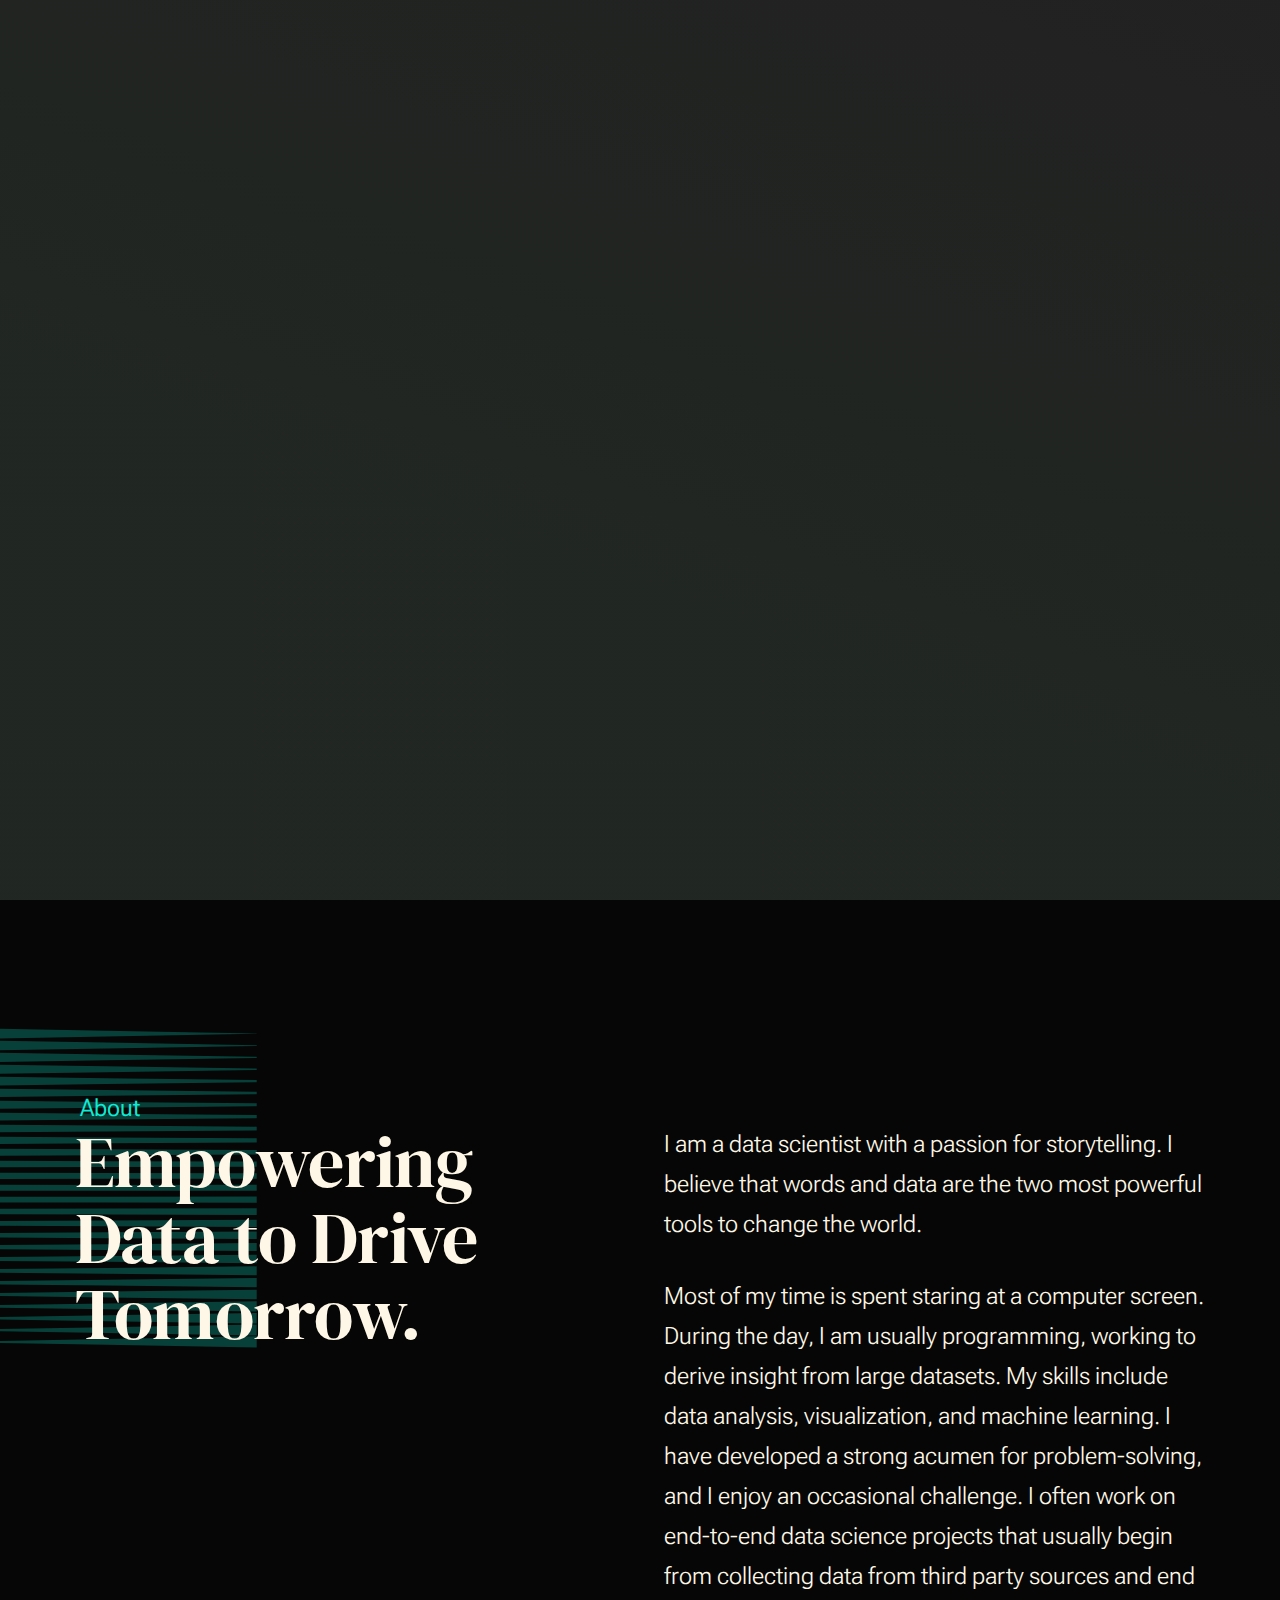
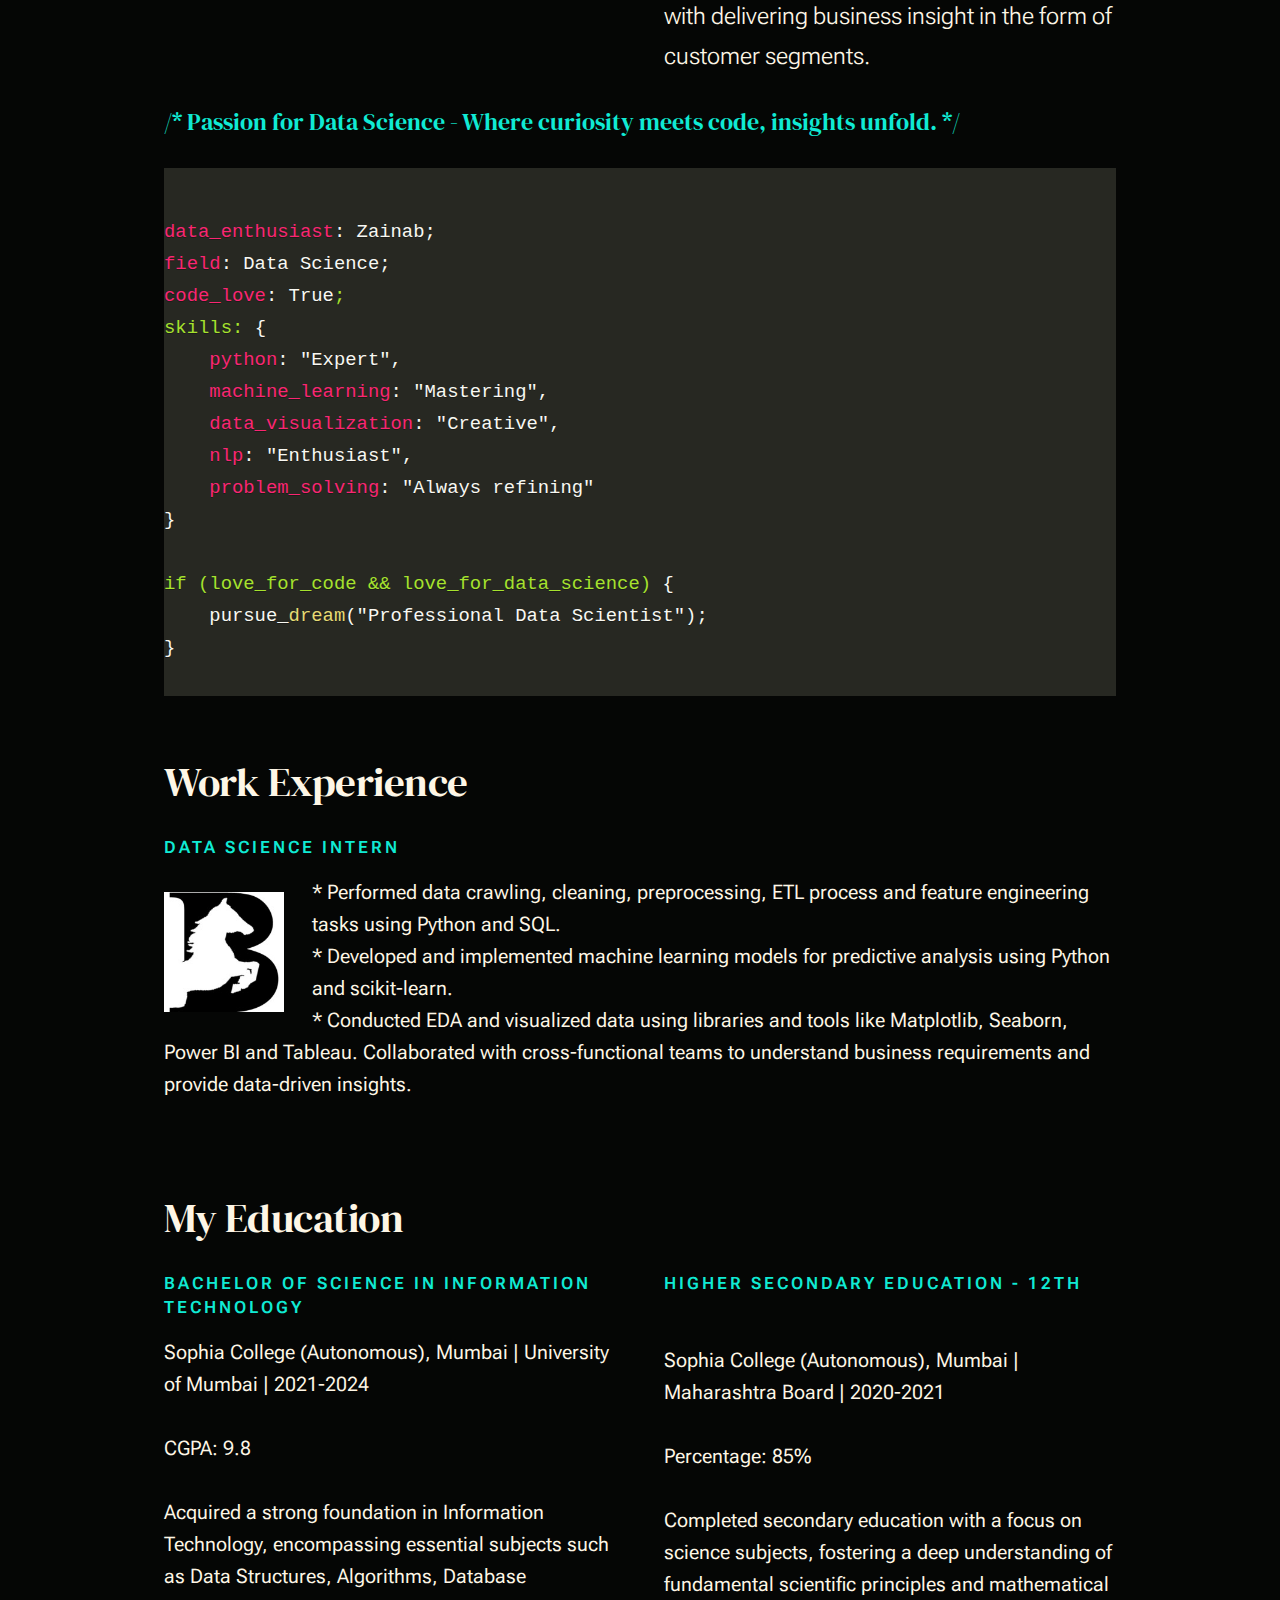
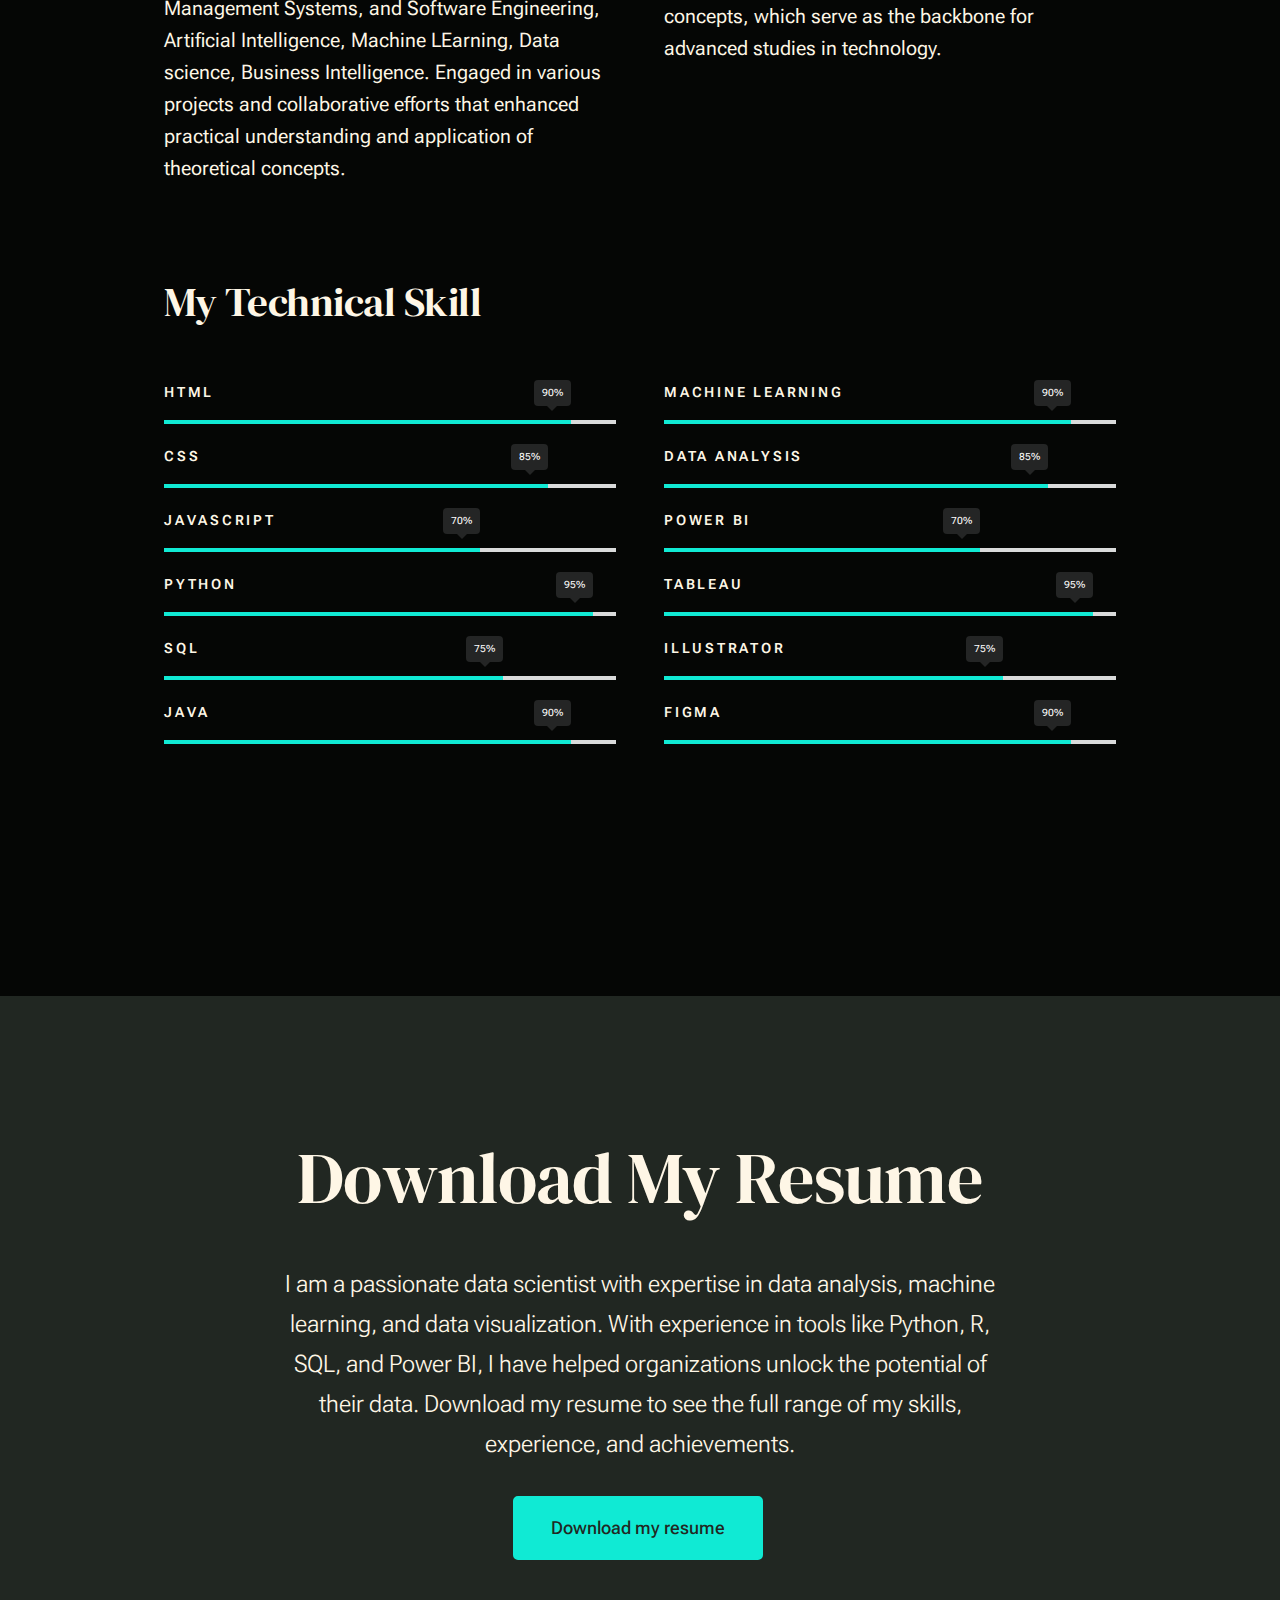
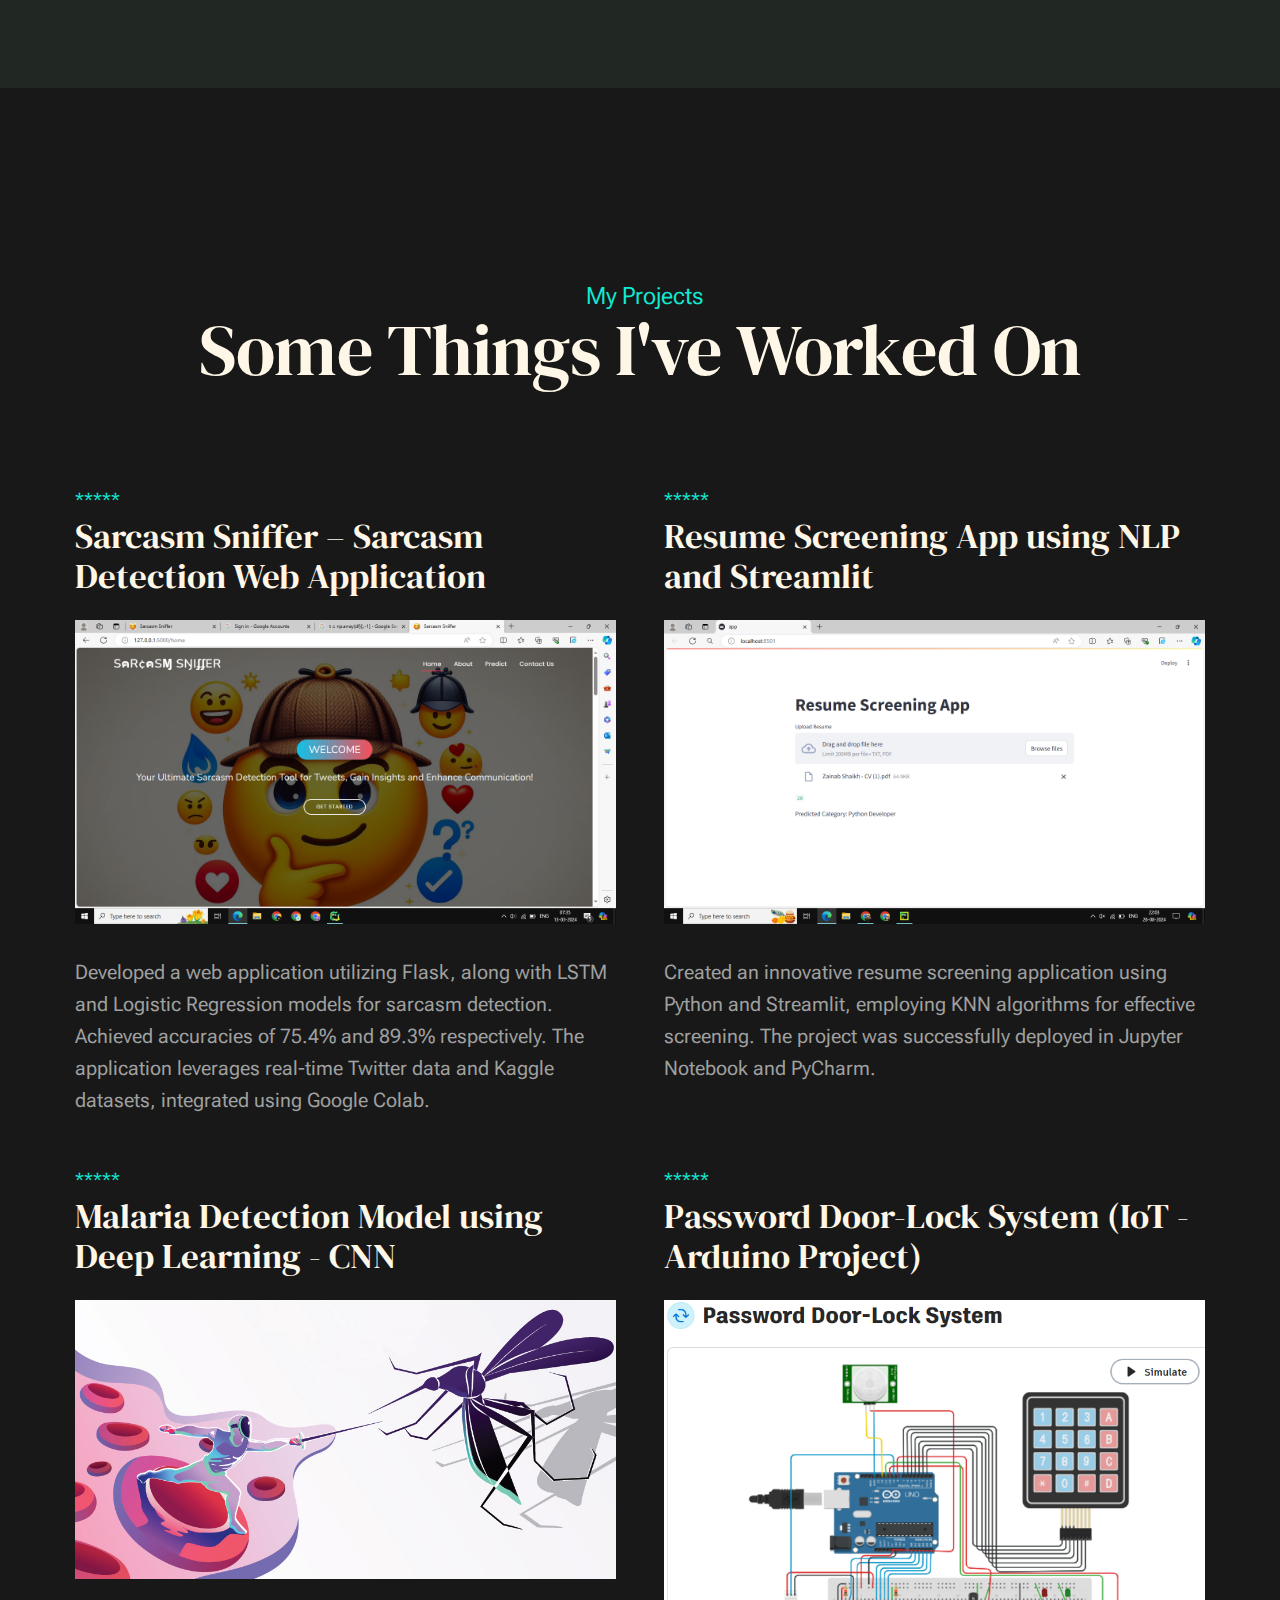
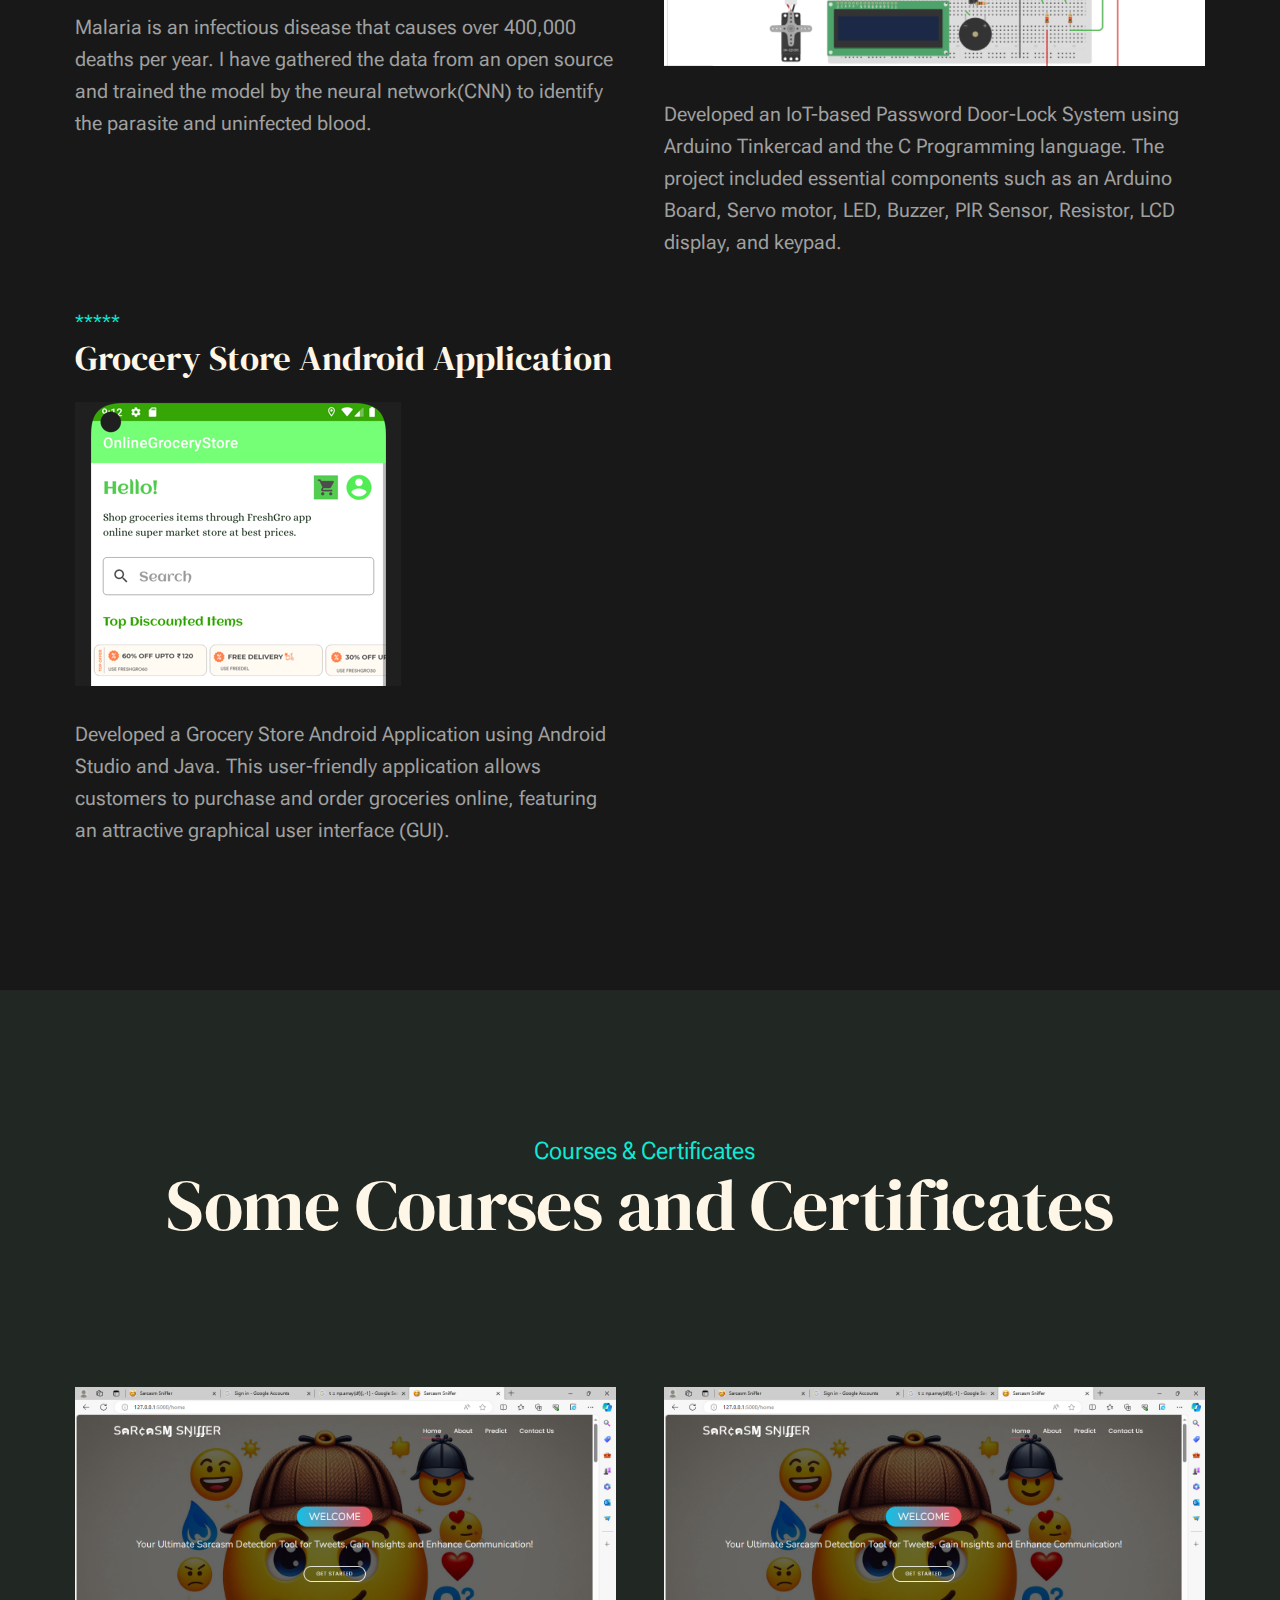
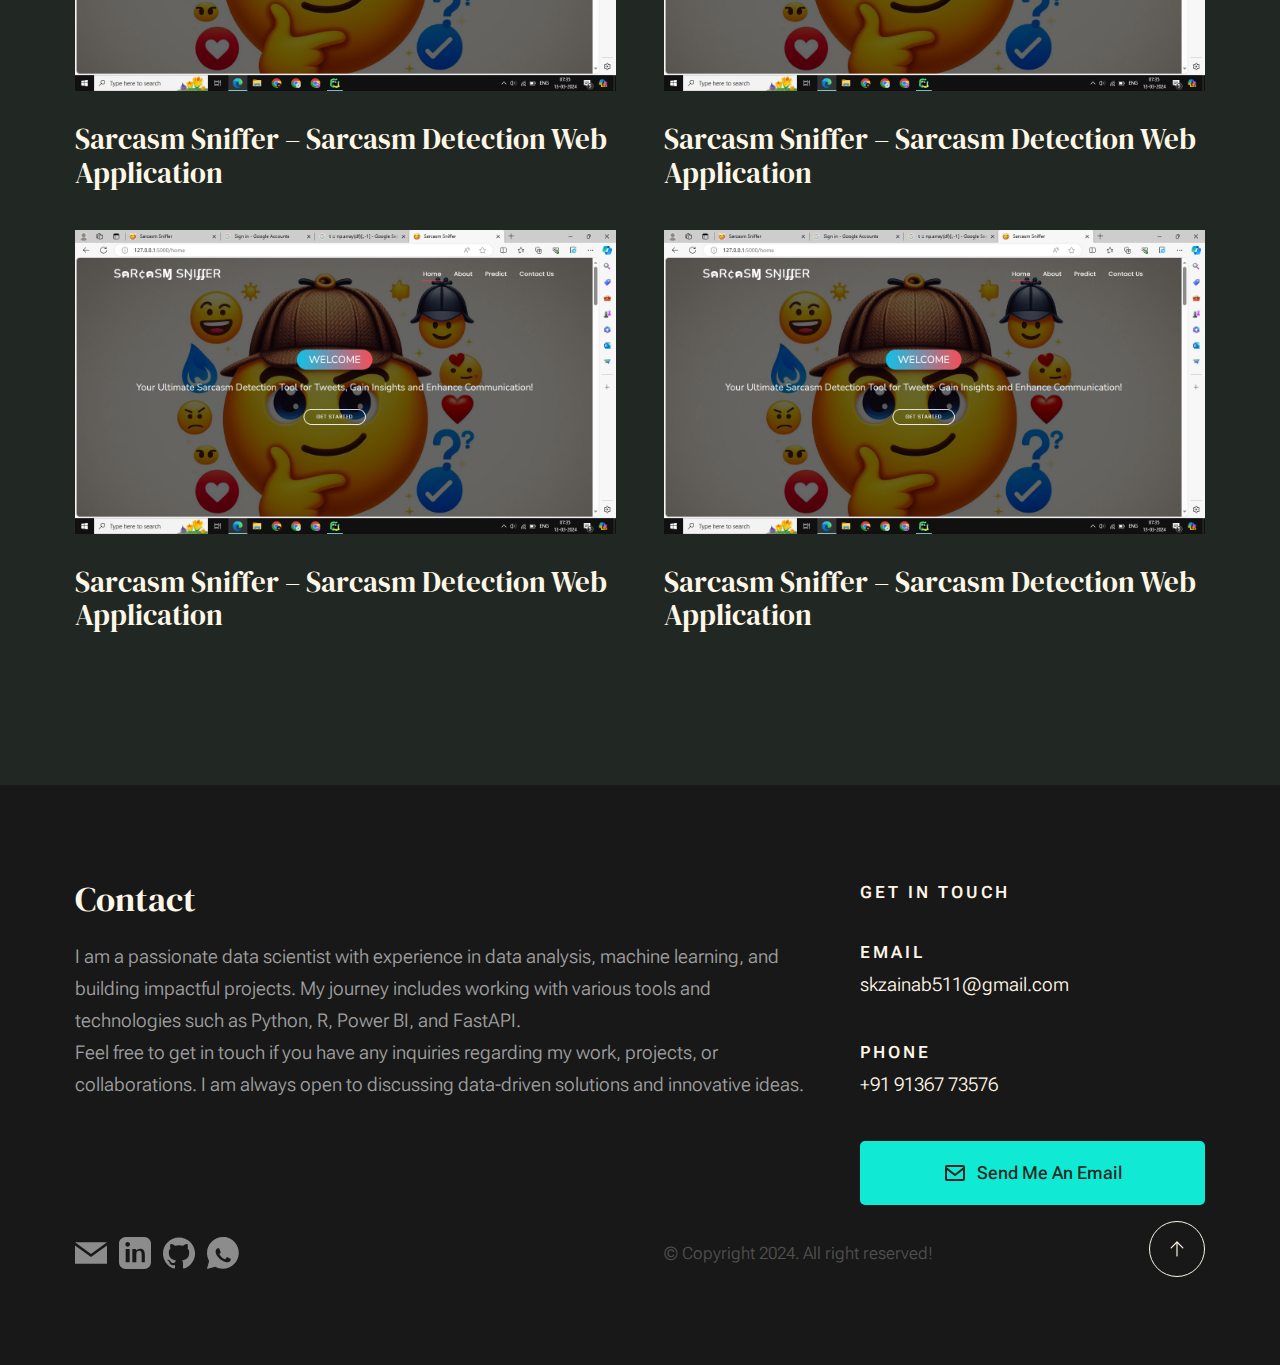
==== index.html @ 1acfd195 "first commit" ====
<!DOCTYPE html>
<html lang="en" class="no-js">
<head>

    <!--- basic page needs
    ================================================== -->
    <meta charset="utf-8">
    <meta name="viewport" content="width=device-width, initial-scale=1">
    <title>Zainab</title>

    <script>
        document.documentElement.classList.remove('no-js');
        document.documentElement.classList.add('js');
    </script>

    <!-- CSS
    ================================================== -->
    <link rel="stylesheet" href="css/vendor.css">
    <link rel="stylesheet" href="css/styles.css">

    <!-- favicons
    ================================================== -->
    <link rel="apple-touch-icon" sizes="180x180" href="/apple-touch-icon.png">
    <link rel="icon" type="image/png" sizes="32x32" href="/favicon-32x32.png">
    <link rel="icon" type="image/png" sizes="16x16" href="/favicon-16x16.png">
    <link rel="manifest" href="/site.webmanifest">

</head>


<body id="top">

<!-- preloader
================================================== -->
<div id="preloader">
    <div id="loader" class="dots-fade">
        <div></div>
        <div></div>
        <div></div>
    </div>
</div>


<!-- page wrap
================================================== -->
<div id="page" class="s-pagewrap ss-home">


    <!-- # site header
    ================================================== -->
    <header class="s-header">

        <div class="row s-header__inner width-sixteen-col">

            <div class="s-header__block">
                <div class="s-header__logo">
                    <a class="logo" href="index.html">
                        <img src="images/logo2.png" alt="Homepage">
                    </a>
                </div>

                <a class="s-header__menu-toggle" href="#0"><span>Menu</span></a>
            </div>

            <nav class="s-header__nav">

                <ul class="s-header__menu-links">
                    <li><a href="#about">About</a></li>
                    <li><a href="#journal">Projects</a></li>
                    <li><a href="#certification">Certification</a></li>
                </ul>

                <div class="s-header__contact">
                    <a href="#contact" class="btn btn--primary s-header__contact-btn">Let's Work Together</a>
                </div>

            </nav>

        </div>

    </header>

    <!-- # site main content
    ================================================== -->
    <section id="content" class="s-content">

        <!-- intro
        ----------------------------------------------- -->
        <section id="intro" class="s-intro">

            <div class="row s-intro__content width-sixteen-col">

                <div class="column lg-12 s-intro__content-inner grid-block">

                    <div class="s-intro__content-text">
                        <div class="s-intro__content-pretitle text-pretitle">Hello, I'm Zainab</div>
                        <h1 class="s-intro__content-title">
                            A Data Science <br>
                            Enthusiast <br>
                            Transforming Data <br>
                            into Actionable <br>
                            Solutions.
                        </h1>
                    </div> <!-- s-intro__content-text -->

                    <div class="s-intro__content-media">
                        <div class="s-intro__content-media-inner">
                            <img src="images/intro.png" srcset="images/intro.png 1x, images/intro.png 2x" alt="">
                            <div class="lines">
                                <span></span>
                            </div>
                        </div>
                    </div> <!-- s-intro__content-media -->

                    <div class="s-intro__scroll-down">
                        <a href="#about" class="smoothscroll">
                            <div class="scroll-icon">
                                <svg xmlns="http://www.w3.org/2000/svg" viewBox="0 0 24 24" width="36" height="36"
                                     fill="none" stroke="#97b34a" stroke-width="1" stroke-linecap="round"
                                     stroke-linejoin="round">&lt;!--! Atomicons Free 1.00 by @atisalab License -
                                    https://atomicons.com/license/ (Icons: CC BY 4.0) Copyright 2021 Atomicons --&gt;<polyline
                                            points="7 13 12 18 17 13"></polyline>
                                    <line x1="12" y1="18" x2="12" y2="6"></line>
                                </svg>
                            </div>
                            <span>Scroll for more</span>
                        </a>
                    </div> <!-- s-intro__scroll-down -->

                </div> <!-- s-intro__content-inner -->

            </div> <!-- s-intro__content -->

        </section> <!-- end s-intro -->

        <section id="about" class="s-about target-section">

            <div class="row s-about__content width-sixteen-col">
                <div class="column grid-block grid-section-split">

                    <img src="images/geometric_shape.svg" alt="" class="s-about__content-imgbg">

                    <div class="section-header grid-section-split__header">
                        <div class="text-pretitle">About</div>
                        <h2 class="text-display-title">
                            Empowering Data to Drive Tomorrow.
                        </h2>
                    </div> <!-- end section-header -->

                    <div class="s-about__content-main grid-section-split__primary">
                        <p class="attention-getter">
                            I am a data scientist with a passion for storytelling. I believe that words and data are the
                            two most powerful tools to change the world.
                        </p>
                        <p class="attention-getter">
                            Most of my time is spent staring at a computer screen. During the day, I am usually
                            programming, working to derive insight from large datasets. My skills include data analysis,
                            visualization, and machine learning. I have developed a strong acumen for problem-solving,
                            and I enjoy an occasional challenge. I often work on end-to-end data science projects that
                            usually begin from collecting data from third party sources and end with delivering business
                            insight in the form of customer segments.
                        </p>
                    </div> <!-- end s-about__content-main -->
                </div> <!-- content-inner -->
            </div>
            <div class="row width-narrower pagemain">
                <div class="column xl-12">
                    <div>
                        <h5 class="list-items__item-small-title">/* Passion for Data Science - Where curiosity
                            meets code, insights unfold. */</h5>

                        <pre><code class="language-css">
data_enthusiast: Zainab;
field: Data Science;
code_love: True;
skills: {
    python: "Expert",
    machine_learning: "Mastering",
    data_visualization: "Creative",
    nlp: "Enthusiast",
    problem_solving: "Always refining"
}

if (love_for_code && love_for_data_science) {
    pursue_dream("Professional Data Scientist");
}
</code></pre>
                    </div>
                    <h2 class="u-add-bottom">Work Experience</h2>
                    <div class="row">

                        <div class="column mob-12 md-6 stack-on-900">

                            <h6 class="list-items__item-small-title">Data Science Intern</h6>

                            <p><a href="https://blackcoffer.com/"><img width="120" height="120" class="u-pull-left"
                                                                       alt="sample-image"
                                                                       src="images/blackcoffer.jfif"></a>
                                * Performed data crawling, cleaning, preprocessing, ETL process and feature engineering
                                tasks using Python and SQL.<br>
                                * Developed and implemented machine learning models for predictive analysis using Python
                                and scikit-learn.<br>
                                * Conducted EDA and visualized data using libraries and tools like Matplotlib, Seaborn,
                                Power BI and Tableau. Collaborated with cross-functional teams to understand business
                                requirements and provide data-driven insights.
                            </p>

                        </div>
                    </div>

                    <h2 class="u-add-bottom">My Education</h2>

                    <div class="grid-list-items list-items">
                        <div class="grid-list-items__item list-items__item u-remove-bottom">
                            <div class="list-items__item-header">
                                <h6 class="list-items__item-small-title">Bachelor of Science in Information
                                    Technology</h6>
                                <p>Sophia College (Autonomous), Mumbai | University of Mumbai |
                                    2021-2024</p>
                                <p>CGPA: 9.8</p>
                            </div>
                            <p>
                                Acquired a strong foundation in Information Technology, encompassing essential subjects
                                such as
                                Data Structures, Algorithms, Database Management Systems, and Software Engineering,
                                Artificial Intelligence, Machine LEarning, Data science, Business Intelligence.
                                Engaged in various projects and collaborative efforts that enhanced practical
                                understanding
                                and application of theoretical concepts.
                            </p>
                        </div>


                        <div class="grid-list-items__item list-items__item u-remove-bottom">
                            <div class="list-items__item-header">
                                <h6 class="list-items__item-small-title">Higher Secondary Education - 12TH</h6>
                                <br>
                                <p>Sophia College (Autonomous), Mumbai | Maharashtra Board | 2020-2021
                                </p>
                                <p>Percentage: 85%</p>
                            </div>
                            <p>
                                Completed secondary education with a focus on science subjects, fostering a deep
                                understanding
                                of fundamental scientific principles and mathematical concepts, which serve as the
                                backbone
                                for advanced studies in technology.
                            </p>
                        </div>
                    </div>
                    <h2 class="u-add-bottom">My Technical Skill</h2>
                    <div class="grid-list-items list-items">
                        <div>

                            <ul class="skill-bars">
                                <li>
                                    <div class="progress percent90"><span>90%</span></div>
                                    <strong>HTML</strong>
                                </li>
                                <li>
                                    <div class="progress percent85"><span>85%</span></div>
                                    <strong>CSS</strong>
                                </li>
                                <li>
                                    <div class="progress percent70"><span>70%</span></div>
                                    <strong>Javascript</strong>
                                </li>
                                <li>
                                    <div class="progress percent95"><span>95%</span></div>
                                    <strong>Python</strong>
                                </li>
                                <li>
                                    <div class="progress percent75"><span>75%</span></div>
                                    <strong>SQL</strong>
                                </li>
                                <li>
                                    <div class="progress percent90"><span>90%</span></div>
                                    <strong>Java</strong>
                                </li>
                            </ul>
                        </div>
                        <div>
                            <h3 class="u-add-bottom"></h3>

                            <ul class="skill-bars">
                                <li>
                                    <div class="progress percent90"><span>90%</span></div>
                                    <strong>Machine Learning</strong>
                                </li>
                                <li>
                                    <div class="progress percent85"><span>85%</span></div>
                                    <strong>Data Analysis</strong>
                                </li>
                                <li>
                                    <div class="progress percent70"><span>70%</span></div>
                                    <strong>Power BI</strong>
                                </li>
                                <li>
                                    <div class="progress percent95"><span>95%</span></div>
                                    <strong>Tableau</strong>
                                </li>
                                <li>
                                    <div class="progress percent75"><span>75%</span></div>
                                    <strong>Illustrator</strong>
                                </li>
                                <li>
                                    <div class="progress percent90"><span>90%</span></div>
                                    <strong>Figma</strong>
                                </li>
                            </ul>
                        </div>
                    </div> <!--grid-list-items -->

                </div> <!-- end grid-block-->
            </div> <!-- end pagemain -->
        </section> <!-- end s-about -->
    </section>

    <!-- # cta
================================================== -->
    <section id="cta" class="s-cta">
        <div class="row row-x-center text-center">
            <div class="column xl-8 lg-12">
                <div class="s-cta__content">
                    <h2 class="text-display-title">
                        Download My Resume
                    </h2>
                    <p class="lead">
                        I am a passionate data scientist with expertise in data analysis, machine learning, and
                        data visualization. With experience in tools like Python, R, SQL, and Power BI, I have helped
                        organizations unlock the potential of their data. Download my resume to see the full range of
                        my skills, experience, and achievements.
                    </p>
                    <a href="Zainab_Resume.pdf" class="btn btn--primary" download="Zainab_Resume.pdf">Download my
                        resume</a>
                </div>
            </div>
        </div>
    </section> <!-- end s-cta -->

    <!-- # journal
        ================================================== -->
    <section id="journal" class="s-journal">

        <div class="row s-journal__content width-sixteen-col">
            <div class="column xl-12 grid-block">

                <div class="grid-full section-header text-center">
                    <div class="text-pretitle">My Projects</div>
                    <h2 class="text-display-title">
                        Some Things I've Worked On
                    </h2>
                </div> <!-- end section-header -->

                <div class="grid-full s-journal__content-main grid-list-items">

                    <div class="grid-list-items__item blog-card">
                        <div class="blog-card__header">
                            <div class="blog-card__cat-links">
                                <a href="project.html">*****</a>
                            </div>
                            <h3 class="blog-card__title"><a href="project.html">Sarcasm
                                Sniffer – Sarcasm Detection Web Application</a></h3>
                        </div>
                        <figure>
                            <img src="images/sarcasm_sniffer.png"
                                 srcset="images/sarcasm_sniffer.png 1000w,
                                images/sarcasm_sniffer.png 500w"
                                 sizes="(max-width: 1000px) 100vw, 1000px" alt="">
                        </figure>
                        <div class="blog-card__text">
                            <p>
                                Developed a web application utilizing Flask, along with LSTM and Logistic Regression
                                models for sarcasm detection. Achieved accuracies of 75.4% and 89.3% respectively.
                                The application leverages real-time Twitter data and Kaggle datasets, integrated
                                using Google Colab.
                            </p>
                        </div>
                    </div> <!-- end blog-card -->
                    <div class="grid-list-items__item blog-card">
                        <div class="blog-card__header">
                            <div class="blog-card__cat-links">
                                <a href="https://github.com/Zainab511/resume_screening_app">*****</a>
                            </div>
                            <h3 class="blog-card__title"><a href="https://github.com/Zainab511/resume_screening_app">Resume
                                Screening App using NLP and
                                Streamlit

                            </a></h3>
                        </div>
                        <figure>
                            <img src="images/resume_screening.png"
                                 srcset="images/resume_screening.png 1000w,
                                images/resume_screening.png 500w"
                                 sizes="(max-width: 1000px) 100vw, 1000px" alt="">
                        </figure>
                        <div class="blog-card__text">
                            <p>
                                Created an innovative resume screening application using Python and Streamlit,
                                employing KNN algorithms for effective screening. The project was successfully
                                deployed in Jupyter Notebook and PyCharm.
                            </p>
                        </div>
                    </div> <!-- end blog-card -->
                    <div class="grid-list-items__item blog-card">
                        <div class="blog-card__header">
                            <div class="blog-card__cat-links">
                                <a href="https://colab.research.google.com/drive/11G_jA7VREDEZDJ1Nqgpgh4qIjcq2Rsc7?usp=sharing">*****</a>
                            </div>
                            <h3 class="blog-card__title"><a
                                    href="https://colab.research.google.com/drive/11G_jA7VREDEZDJ1Nqgpgh4qIjcq2Rsc7?usp=sharing">Malaria
                                Detection Model using Deep Learning - CNN </a></h3>
                        </div>
                        <figure>
                            <img src="images/malaria detection.jpg"
                                 srcset="images/malaria detection.jpg 1000w,
                                images/malaria detection.jpg 500w"
                                 sizes="(max-width: 1000px) 100vw, 1000px" alt="">
                        </figure>
                        <div class="blog-card__text">
                            <p>
                                Malaria is an infectious disease that causes over 400,000 deaths per year. I have
                                gathered
                                the data from an open source and trained the model by the neural network(CNN) to
                                identify
                                the parasite and uninfected blood.

                            </p>
                        </div>
                    </div> <!-- end blog-card -->
                    <div class="grid-list-items__item blog-card">
                        <div class="blog-card__header">
                            <div class="blog-card__cat-links">
                                <a href="https://www.tinkercad.com/things/lQ2SnVnuOT3-password-door-lock-system">*****</a>
                            </div>
                            <h3 class="blog-card__title"><a
                                    href="https://www.tinkercad.com/things/lQ2SnVnuOT3-password-door-lock-system">Password
                                Door-Lock System (IoT -
                                Arduino Project)</a></h3>
                        </div>
                        <figure>
                            <img src="images/password_door_lock.PNG"
                                 srcset="images/password_door_lock.PNG 1000w,
                                images/password_door_lock.PNG 500w"
                                 sizes="(max-width: 1000px) 100vw, 1000px" alt="">
                        </figure>
                        <div class="blog-card__text">
                            <p>
                                Developed an IoT-based Password Door-Lock System using Arduino Tinkercad and the C
                                Programming language. The project included essential components such as an Arduino
                                Board, Servo motor, LED, Buzzer, PIR Sensor, Resistor, LCD display, and keypad.
                            </p>
                        </div>
                    </div> <!-- end blog card -->
                    <div class="grid-list-items__item blog-card">
                        <div class="blog-card__header">
                            <div class="blog-card__cat-links">
                                <a href="https://drive.google.com/drive/folders/1Rn8kGt3106COsxWu4ft2mD283tHdAMpw?usp=sharing">*****</a>
                            </div>
                            <h3 class="blog-card__title"><a
                                    href="https://drive.google.com/drive/folders/1Rn8kGt3106COsxWu4ft2mD283tHdAMpw?usp=sharing">Grocery
                                Store Android
                                Application</a>
                            </h3>
                        </div>
                        <figure>
                            <img src="images/grocery_store.png"
                                 srcset="images/grocery_store.png 1000w,
                                images/grocery_store.png 500w"
                                 sizes="(max-width: 1000px) 100vw, 1000px" alt="">
                        </figure>
                        <div class="blog-card__text">
                            <p>
                                Developed a Grocery Store Android Application using Android Studio and Java. This
                                user-friendly application allows customers to purchase and order groceries online,
                                featuring an attractive graphical user interface (GUI).
                            </p>
                        </div>
                    </div> <!-- end blog-card -->
                </div> <!-- end grid-list-items -->

            </div> <!-- end grid-block-->
        </div> <!-- end s-journal__content -->

    </section> <!-- end s-journal -->

    <section id="certification" class="s-cta">

        <div class="row s-journal__content width-sixteen-col">
            <div class="column xl-12 grid-block">

                <div class="grid-full section-header text-center">
                    <div class="text-pretitle">Courses & Certificates</div>
                    <h2 class="text-display-title">
                        Some Courses and Certificates
                    </h2>
                </div> <!-- end section-header -->

                <div class="grid-full s-journal__content-main grid-list-items">

                    <div class="grid-list-items__item blog-card">
                        <figure>
                            <img src="images/sarcasm_sniffer.png"
                                 srcset="images/sarcasm_sniffer.png 1000w,
                                images/sarcasm_sniffer.png 500w"
                                 sizes="(max-width: 1000px) 100vw, 1000px" alt="">
                        </figure>
                        <div class="blog-card__header">
                            <h4 class="blog-card__title"><a href="project.html">Sarcasm
                                Sniffer – Sarcasm Detection Web Application</a></h4>
                        </div>
                    </div> <!-- end blog-card -->

                    <div class="grid-list-items__item blog-card">
                        <figure>
                            <img src="images/sarcasm_sniffer.png"
                                 srcset="images/sarcasm_sniffer.png 1000w,
                                images/sarcasm_sniffer.png 500w"
                                 sizes="(max-width: 1000px) 100vw, 1000px" alt="">
                        </figure>
                        <div class="blog-card__header">
                            <h4 class="blog-card__title"><a href="project.html">Sarcasm
                                Sniffer – Sarcasm Detection Web Application</a></h4>
                        </div>
                    </div> <!-- end blog-card -->

                    <div class="grid-list-items__item blog-card">
                        <figure>
                            <img src="images/sarcasm_sniffer.png"
                                 srcset="images/sarcasm_sniffer.png 1000w,
                                images/sarcasm_sniffer.png 500w"
                                 sizes="(max-width: 1000px) 100vw, 1000px" alt="">
                        </figure>
                        <div class="blog-card__header">
                            <h4 class="blog-card__title"><a href="project.html">Sarcasm
                                Sniffer – Sarcasm Detection Web Application</a></h4>
                        </div>
                    </div> <!-- end blog-card -->

                    <div class="grid-list-items__item blog-card">
                        <figure>
                            <img src="images/sarcasm_sniffer.png"
                                 srcset="images/sarcasm_sniffer.png 1000w,
                                images/sarcasm_sniffer.png 500w"
                                 sizes="(max-width: 1000px) 100vw, 1000px" alt="">
                        </figure>
                        <div class="blog-card__header">
                            <h4 class="blog-card__title"><a href="project.html">Sarcasm
                                Sniffer – Sarcasm Detection Web Application</a></h4>
                        </div>
                    </div> <!-- end blog-card -->
                    
                </div>
            </div>
        </div>
    </section>
    <!-- # footer
    ================================================== -->
    <footer id="contact" class="s-footer">
        <div class="row s-footer__content">
            <div class="xl-8 md-7 tab-12 column">
                <h3>Contact</h3>
                <p>
                    I am a passionate data scientist with experience in data analysis, machine learning, and
                    building impactful projects.
                    My journey includes working with various tools and technologies such as Python, R, Power BI, and
                    FastAPI.
                    <br>
                    Feel free to get in touch if you have any inquiries regarding my work, projects, or
                    collaborations. I am always open to discussing data-driven solutions and innovative ideas.
                </p>
            </div>

            <div class="xl-4 md-5 tab-12 column">

                <div class="contact-block">
                    <h6>Get In Touch</h6>
                    <br>
                    <h6>Email</h6>
                    <a href="mailto:skzainab511@gmail.com">skzainab511@gmail.com</a>
                </div>

                <div class="contact-block">
                    <h6>Phone</h6>
                    <ul class="contact-list">
                        <li><a href="tel:+91 9136773576">+91 91367 73576</a></li>
                    </ul>
                </div>
                <a href="mailto:skzainab511@gmail.com" class="btn btn--primary u-fullwidth contact-btn">
                    <svg xmlns="http://www.w3.org/2000/svg" width="24" height="24" viewBox="0 0 24 24"
                         style="fill: rgba(0, 0, 0, 1);transform: ;msFilter:;">
                        <path d="M20 4H4c-1.103 0-2 .897-2 2v12c0 1.103.897 2 2 2h16c1.103 0 2-.897 2-2V6c0-1.103-.897-2-2-2zm0 2v.511l-8 6.223-8-6.222V6h16zM4 18V9.044l7.386 5.745a.994.994 0 0 0 1.228 0L20 9.044 20.002 18H4z"></path>
                    </svg>
                    Send Me An Email
                </a>

            </div>
        </div>

        <div class="row s-footer__bottom">
            <div class="column xl-6 lg-12">
                <ul class="s-footer__social social-list">
                    <li>
                        <a href="mailto:skzainab511@gmail.com">
                            <svg xmlns="http://www.w3.org/2000/svg" width="24" height="24" viewBox="0 0 24 24"
                                 style="fill:rgba(0, 0, 0, 1);">
                                <path d="M12 12.713l11.985-8.713h-23.97l11.985 8.713zm0 2.287l-12-8.713v13.713h24v-13.713l-12 8.713z"/>
                            </svg>
                            <span class="u-screen-reader-text">Gmail</span>
                        </a>
                    </li>
                    <li>
                        <a href="https://www.linkedin.com/in/zainab-shaikh-857831227/">
                            <svg xmlns="http://www.w3.org/2000/svg" width="24" height="24" viewBox="0 0 24 24"
                                 style="fill:rgba(0, 0, 0, 1);">
                                <path d="M19 0h-14c-2.761 0-5 2.239-5 5v14c0 2.761 2.239 5 5 5h14c2.761 0 5-2.239 5-5v-14c0-2.761-2.239-5-5-5zm-11 19h-3v-10h3v10zm-1.5-11.729c-0.966 0-1.75-0.783-1.75-1.749 0-0.967 0.784-1.75 1.75-1.75s1.75 0.783 1.75 1.75c0 0.966-0.784 1.749-1.75 1.749zm13.5 11.729h-3v-5.571c0-1.329-0.026-3.041-1.852-3.041-1.853 0-2.137 1.447-2.137 2.943v5.669h-3v-10h2.88v1.367h0.04c0.401-0.761 1.381-1.561 2.842-1.561 3.039 0 3.6 2 3.6 4.59v5.604z"/>
                            </svg>
                            <span class="u-screen-reader-text">LinkedIn</span>
                        </a>
                    </li>
                    <li>
                        <a href="https://github.com/Zainab511">
                            <svg xmlns="http://www.w3.org/2000/svg" width="24" height="24" viewBox="0 0 24 24"
                                 style="fill:rgba(0, 0, 0, 1);">
                                <path d="M12 0.297c-6.626 0-12 5.373-12 12 0 5.303 3.438 9.8 8.205 11.387 0.6 0.11 0.82-0.258 0.82-0.577 0-0.285-0.01-1.04-0.015-2.04-3.338 0.726-4.042-1.61-4.042-1.61-0.546-1.387-1.333-1.757-1.333-1.757-1.09-0.744 0.083-0.729 0.083-0.729 1.205 0.084 1.838 1.237 1.838 1.237 1.07 1.834 2.807 1.305 3.492 0.998 0.108-0.774 0.418-1.305 0.76-1.605-2.665-0.305-5.466-1.332-5.466-5.93 0-1.31 0.47-2.38 1.237-3.22-0.123-0.304-0.536-1.527 0.117-3.18 0 0 1.01-0.324 3.31 1.23 0.96-0.267 1.98-0.4 3-0.405 1.02 0.005 2.04 0.138 3 0.405 2.3-1.554 3.31-1.23 3.31-1.23 0.654 1.653 0.242 2.876 0.12 3.18 0.77 0.84 1.237 1.91 1.237 3.22 0 4.61-2.807 5.62-5.48 5.92 0.43 0.372 0.823 1.102 0.823 2.222 0 1.605-0.015 2.896-0.015 3.286 0 0.322 0.22 0.694 0.825 0.576 4.765-1.589 8.2-6.085 8.2-11.387 0-6.627-5.373-12-12-12z"/>
                            </svg>
                            <span class="u-screen-reader-text">Github</span>
                        </a>
                    </li>
                    <li>
                        <a href="https://api.whatsapp.com/send?phone=9136773576">
                            <svg xmlns="http://www.w3.org/2000/svg" width="24" height="24" viewBox="0 0 24 24"
                                 style="fill:rgba(0, 0, 0, 1);">
                                <path d="M12.004 0c-6.627 0-12 5.373-12 12 0 2.11 0.551 4.142 1.59 5.933l-1.671 6.067 6.174-1.618c1.721 0.946 3.653 1.445 5.764 1.445 6.625 0 12-5.373 12-12s-5.375-12-12-12zm5.61 17.564c-0.235 0.661-1.372 1.268-1.88 1.342-0.504 0.073-1.102 0.104-1.778-0.111-0.409-0.13-0.935-0.304-1.6-0.593-2.818-1.225-4.643-3.966-4.785-4.152-0.14-0.186-1.14-1.52-1.14-2.896s0.719-2.031 0.975-2.312c0.255-0.279 0.563-0.349 0.752-0.349 0.188 0 0.376 0.005 0.54 0.01 0.176 0.008 0.41-0.067 0.64 0.505 0.235 0.588 0.801 2.037 0.87 2.181 0.07 0.14 0.117 0.303 0.024 0.488-0.093 0.186-0.14 0.303-0.28 0.466-0.14 0.163-0.296 0.367-0.423 0.493-0.14 0.139-0.286 0.293-0.123 0.576 0.163 0.279 0.725 1.198 1.558 1.938 1.072 0.958 1.968 1.255 2.242 1.396 0.28 0.14 0.442 0.128 0.606-0.072 0.163-0.186 0.684-0.796 0.868-1.072 0.186-0.28 0.37-0.23 0.63-0.14 0.256 0.093 1.629 0.769 1.91 0.91 0.279 0.14 0.465 0.209 0.535 0.326 0.069 0.117 0.069 0.68-0.164 1.342z"/>
                            </svg>
                            <span class="u-screen-reader-text">WhatsApp</span>
                        </a>
                    </li>
                </ul>
            </div>
            <div class="column xl-6 lg-12">
                <p class="ss-copyright">
                    <span>© Copyright 2024. All right reserved!</span>
                </p>
            </div>

            <div class="ss-go-top">
                <a class="smoothscroll" title="Back to Top" href="#top">
                    <svg xmlns="http://www.w3.org/2000/svg" viewBox="0 0 24 24" width="36" height="36" fill="none"
                         stroke="#ffffff" stroke-width="1" stroke-linecap="round" stroke-linejoin="round">
                        <polyline points="17 11 12 6 7 11"></polyline>
                        <line x1="12" y1="18" x2="12" y2="6"></line>
                    </svg>
                </a>
            </div>
        </div>

    </footer>

</div>

<script src="js/plugins.js"></script>
<script src="js/main.js"></script>

</body>
</html>
---- css/vendor.css ----
/* ===================================================================
 * Monica Third-party Stylesheets
 * Template Ver. 1.0.0
 * 12-13-2022
 * -------------------------------------------------------------------
 *
 * TOC:
 * # PrismJS
 * # Swiper
 *
 * ------------------------------------------------------------------- */


/* ===================================================================
 * # PrismJS 1.20.0
 *   https://prismjs.com/download.html#themes=prism-okaidia&languages=markup+css+clike+javascript+markup-templating+php 
 *   
 *   okaidia theme for JavaScript, CSS and HTML
 *   Loosely based on Monokai textmate theme by http://www.monokai.nl/
 *   @author ocodia
 * ------------------------------------------------------------------- */
code[class*=language-],
pre[class*=language-] {
  color          : #f8f8f2;
  background     : none;
  text-shadow    : 0 1px rgba(0, 0, 0, 0.3);
  font-family    : var(--font-mono);
  font-size      : calc(var(--text-size) * 0.9444);
  text-align     : left;
  white-space    : pre;
  word-spacing   : normal;
  word-break     : normal;
  word-wrap      : normal;
  line-height    : var(--vspace-1);
  -moz-tab-size  : 4;
  -o-tab-size    : 4;
  tab-size       : 4;
  -webkit-hyphens: none;
  -ms-hyphens    : none;
  hyphens        : none;
}

/* Code blocks */
pre[class*=language-] {
  padding : var(--vspace-0_5) 0 var(--vspace-1);
  margin  : var(--vspace-1) 0;
  overflow: auto;
}

:not(pre)>code[class*=language-],
pre[class*=language-] {
  background: #272822;
}

/* Inline code */
:not(pre)>code[class*=language-] {
  padding    : 0.1em;
  white-space: normal;
}

.token.comment,
.token.prolog,
.token.doctype,
.token.cdata {
  color: slategray;
}

.token.punctuation {
  color: #f8f8f2;
}

.token.namespace {
  opacity: 0.7;
}

.token.property,
.token.tag,
.token.constant,
.token.symbol,
.token.deleted {
  color: #f92672;
}

.token.boolean,
.token.number {
  color: #ae81ff;
}

.token.selector,
.token.attr-name,
.token.string,
.token.char,
.token.builtin,
.token.inserted {
  color: #a6e22e;
}

.token.operator,
.token.entity,
.token.url,
.language-css .token.string,
.style .token.string,
.token.variable {
  color: #f8f8f2;
}

.token.atrule,
.token.attr-value,
.token.function,
.token.class-name {
  color: #e6db74;
}

.token.keyword {
  color: #66d9ef;
}

.token.regex,
.token.important {
  color: #fd971f;
}

.token.important,
.token.bold {
  font-weight: bold;
}

.token.italic {
  font-style: italic;
}

.token.entity {
  cursor: help;
}



/* ===================================================================
 * # Swiper 6.4.5
 *   Most modern mobile touch slider and framework with hardware accelerated transitions
 *   https://swiperjs.com
 *
 *   Copyright 2014-2020 Vladimir Kharlampidi
 *
 *   Released under the MIT License
 *
 *   Released on: December 18, 2020
 * ------------------------------------------------------------------- */
@font-face {
  font-family: "swiper-icons";
  src        : url("data:application/font-woff;charset=utf-8;base64, [base64]//wADZ2x5ZgAAAywAAADMAAAD2MHtryVoZWFkAAABbAAAADAAAAA2E2+eoWhoZWEAAAGcAAAAHwAAACQC9gDzaG10eAAAAigAAAAZAAAArgJkABFsb2NhAAAC0AAAAFoAAABaFQAUGG1heHAAAAG8AAAAHwAAACAAcABAbmFtZQAAA/gAAAE5AAACXvFdBwlwb3N0AAAFNAAAAGIAAACE5s74hXjaY2BkYGAAYpf5Hu/j+W2+MnAzMYDAzaX6QjD6/4//Bxj5GA8AuRwMYGkAPywL13jaY2BkYGA88P8Agx4j+/8fQDYfA1AEBWgDAIB2BOoAeNpjYGRgYNBh4GdgYgABEMnIABJzYNADCQAACWgAsQB42mNgYfzCOIGBlYGB0YcxjYGBwR1Kf2WQZGhhYGBiYGVmgAFGBiQQkOaawtDAoMBQxXjg/wEGPcYDDA4wNUA2CCgwsAAAO4EL6gAAeNpj2M0gyAACqxgGNWBkZ2D4/wMA+xkDdgAAAHjaY2BgYGaAYBkGRgYQiAHyGMF8FgYHIM3DwMHABGQrMOgyWDLEM1T9/w8UBfEMgLzE////P/5//f/V/xv+r4eaAAeMbAxwIUYmIMHEgKYAYjUcsDAwsLKxc3BycfPw8jEQA/[base64]/uznmfPFBNODM2K7MTQ45YEAZqGP81AmGGcF3iPqOop0r1SPTaTbVkfUe4HXj97wYE+yNwWYxwWu4v1ugWHgo3S1XdZEVqWM7ET0cfnLGxWfkgR42o2PvWrDMBSFj/IHLaF0zKjRgdiVMwScNRAoWUoH78Y2icB/yIY09An6AH2Bdu/UB+yxopYshQiEvnvu0dURgDt8QeC8PDw7Fpji3fEA4z/PEJ6YOB5hKh4dj3EvXhxPqH/SKUY3rJ7srZ4FZnh1PMAtPhwP6fl2PMJMPDgeQ4rY8YT6Gzao0eAEA409DuggmTnFnOcSCiEiLMgxCiTI6Cq5DZUd3Qmp10vO0LaLTd2cjN4fOumlc7lUYbSQcZFkutRG7g6JKZKy0RmdLY680CDnEJ+UMkpFFe1RN7nxdVpXrC4aTtnaurOnYercZg2YVmLN/d/gczfEimrE/fs/bOuq29Zmn8tloORaXgZgGa78yO9/cnXm2BpaGvq25Dv9S4E9+5SIc9PqupJKhYFSSl47+Qcr1mYNAAAAeNptw0cKwkAAAMDZJA8Q7OUJvkLsPfZ6zFVERPy8qHh2YER+3i/BP83vIBLLySsoKimrqKqpa2hp6+jq6RsYGhmbmJqZSy0sraxtbO3sHRydnEMU4uR6yx7JJXveP7WrDycAAAAAAAH//wACeNpjYGRgYOABYhkgZgJCZgZNBkYGLQZtIJsFLMYAAAw3ALgAeNolizEKgDAQBCchRbC2sFER0YD6qVQiBCv/H9ezGI6Z5XBAw8CBK/m5iQQVauVbXLnOrMZv2oLdKFa8Pjuru2hJzGabmOSLzNMzvutpB3N42mNgZGBg4GKQYzBhYMxJLMlj4GBgAYow/P/PAJJhLM6sSoWKfWCAAwDAjgbRAAB42mNgYGBkAIIbCZo5IPrmUn0hGA0AO8EFTQAA") format("woff");
  font-weight: 400;
  font-style : normal;
}

:root {
  --swiper-theme-color: #007aff;
}

.swiper-container {
  margin-left : auto;
  margin-right: auto;
  position    : relative;
  overflow    : hidden;
  list-style  : none;
  padding     : 0;
  /* Fix of Webkit flickering */
  z-index     : 1;
}

.swiper-container-vertical>.swiper-wrapper {
  flex-direction: column;
}

.swiper-wrapper {
  position           : relative;
  width              : 100%;
  height             : 100%;
  z-index            : 1;
  display            : flex;
  transition-property: transform;
  box-sizing         : content-box;
}

.swiper-container-android .swiper-slide,
.swiper-wrapper {
  transform: translate3d(0px, 0, 0);
}

.swiper-container-multirow>.swiper-wrapper {
  flex-wrap: wrap;
}

.swiper-container-multirow-column>.swiper-wrapper {
  flex-wrap     : wrap;
  flex-direction: column;
}

.swiper-container-free-mode>.swiper-wrapper {
  transition-timing-function: ease-out;
  margin                    : 0 auto;
}

.swiper-slide {
  flex-shrink        : 0;
  width              : 100%;
  height             : 100%;
  position           : relative;
  transition-property: transform;
}

.swiper-slide-invisible-blank {
  visibility: hidden;
}

/* Auto Height */
.swiper-container-autoheight,
.swiper-container-autoheight .swiper-slide {
  height: auto;
}

.swiper-container-autoheight .swiper-wrapper {
  align-items        : flex-start;
  transition-property: transform, height;
}

/* 3D Effects */
.swiper-container-3d {
  perspective: 1200px;
}

.swiper-container-3d .swiper-wrapper,
.swiper-container-3d .swiper-slide,
.swiper-container-3d .swiper-slide-shadow-left,
.swiper-container-3d .swiper-slide-shadow-right,
.swiper-container-3d .swiper-slide-shadow-top,
.swiper-container-3d .swiper-slide-shadow-bottom,
.swiper-container-3d .swiper-cube-shadow {
  transform-style: preserve-3d;
}

.swiper-container-3d .swiper-slide-shadow-left,
.swiper-container-3d .swiper-slide-shadow-right,
.swiper-container-3d .swiper-slide-shadow-top,
.swiper-container-3d .swiper-slide-shadow-bottom {
  position      : absolute;
  left          : 0;
  top           : 0;
  width         : 100%;
  height        : 100%;
  pointer-events: none;
  z-index       : 10;
}

.swiper-container-3d .swiper-slide-shadow-left {
  background-image: linear-gradient(to left, rgba(0, 0, 0, 0.5), rgba(0, 0, 0, 0));
}

.swiper-container-3d .swiper-slide-shadow-right {
  background-image: linear-gradient(to right, rgba(0, 0, 0, 0.5), rgba(0, 0, 0, 0));
}

.swiper-container-3d .swiper-slide-shadow-top {
  background-image: linear-gradient(to top, rgba(0, 0, 0, 0.5), rgba(0, 0, 0, 0));
}

.swiper-container-3d .swiper-slide-shadow-bottom {
  background-image: linear-gradient(to bottom, rgba(0, 0, 0, 0.5), rgba(0, 0, 0, 0));
}

/* CSS Mode */
.swiper-container-css-mode>.swiper-wrapper {
  overflow          : auto;
  scrollbar-width   : none;
  /* For Firefox */
  -ms-overflow-style: none;
  /* For Internet Explorer and Edge */
}

.swiper-container-css-mode>.swiper-wrapper::-webkit-scrollbar {
  display: none;
}

.swiper-container-css-mode>.swiper-wrapper>.swiper-slide {
  scroll-snap-align: start start;
}

.swiper-container-horizontal.swiper-container-css-mode>.swiper-wrapper {
  -ms-scroll-snap-type: x mandatory;
  scroll-snap-type    : x mandatory;
}

.swiper-container-vertical.swiper-container-css-mode>.swiper-wrapper {
  -ms-scroll-snap-type: y mandatory;
  scroll-snap-type    : y mandatory;
}

:root {
  --swiper-navigation-size   : 44px;
  /*
    --swiper-navigation-color: var(--swiper-theme-color);
    */
}

.swiper-button-prev,
.swiper-button-next {
  position       : absolute;
  top            : 50%;
  width          : calc(var(--swiper-navigation-size) / 44 * 27);
  height         : var(--swiper-navigation-size);
  margin-top     : calc(-1 * var(--swiper-navigation-size) / 2);
  z-index        : 10;
  cursor         : pointer;
  display        : flex;
  align-items    : center;
  justify-content: center;
  color          : var(--swiper-navigation-color, var(--swiper-theme-color));
}

.swiper-button-prev.swiper-button-disabled,
.swiper-button-next.swiper-button-disabled {
  opacity       : 0.35;
  cursor        : auto;
  pointer-events: none;
}

.swiper-button-prev:after,
.swiper-button-next:after {
  font-family   : swiper-icons;
  font-size     : var(--swiper-navigation-size);
  text-transform: none !important;
  letter-spacing: 0;
  text-transform: none;
  font-variant  : initial;
  line-height   : 1;
}

.swiper-button-prev,
.swiper-container-rtl .swiper-button-next {
  left : 10px;
  right: auto;
}

.swiper-button-prev:after,
.swiper-container-rtl .swiper-button-next:after {
  content: "prev";
}

.swiper-button-next,
.swiper-container-rtl .swiper-button-prev {
  right: 10px;
  left : auto;
}

.swiper-button-next:after,
.swiper-container-rtl .swiper-button-prev:after {
  content: "next";
}

.swiper-button-prev.swiper-button-white,
.swiper-button-next.swiper-button-white {
  --swiper-navigation-color: #ffffff;
}

.swiper-button-prev.swiper-button-black,
.swiper-button-next.swiper-button-black {
  --swiper-navigation-color: #000000;
}

.swiper-button-lock {
  display: none;
}

:root {
  /*
    --swiper-pagination-color: var(--swiper-theme-color);
    */
}

.swiper-pagination {
  position  : absolute;
  text-align: center;
  transition: 300ms opacity;
  transform : translate3d(0, 0, 0);
  z-index   : 10;
}

.swiper-pagination.swiper-pagination-hidden {
  opacity: 0;
}

/* Common Styles */
.swiper-pagination-fraction,
.swiper-pagination-custom,
.swiper-container-horizontal>.swiper-pagination-bullets {
  bottom: 10px;
  left  : 0;
  width : 100%;
}

/* Bullets */
.swiper-pagination-bullets-dynamic {
  overflow : hidden;
  font-size: 0;
}

.swiper-pagination-bullets-dynamic .swiper-pagination-bullet {
  transform: scale(0.33);
  position : relative;
}

.swiper-pagination-bullets-dynamic .swiper-pagination-bullet-active {
  transform: scale(1);
}

.swiper-pagination-bullets-dynamic .swiper-pagination-bullet-active-main {
  transform: scale(1);
}

.swiper-pagination-bullets-dynamic .swiper-pagination-bullet-active-prev {
  transform: scale(0.66);
}

.swiper-pagination-bullets-dynamic .swiper-pagination-bullet-active-prev-prev {
  transform: scale(0.33);
}

.swiper-pagination-bullets-dynamic .swiper-pagination-bullet-active-next {
  transform: scale(0.66);
}

.swiper-pagination-bullets-dynamic .swiper-pagination-bullet-active-next-next {
  transform: scale(0.33);
}

.swiper-pagination-bullet {
  width        : 8px;
  height       : 8px;
  display      : inline-block;
  border-radius: 100%;
  background   : #000;
  opacity      : 0.2;
}

button.swiper-pagination-bullet {
  border            : none;
  margin            : 0;
  padding           : 0;
  box-shadow        : none;
  -webkit-appearance: none;
  -moz-appearance   : none;
  appearance        : none;
}

.swiper-pagination-clickable .swiper-pagination-bullet {
  cursor: pointer;
}

.swiper-pagination-bullet-active {
  opacity   : 1;
  background: var(--swiper-pagination-color, var(--swiper-theme-color));
}

.swiper-container-vertical>.swiper-pagination-bullets {
  right    : 10px;
  top      : 50%;
  transform: translate3d(0px, -50%, 0);
}

.swiper-container-vertical>.swiper-pagination-bullets .swiper-pagination-bullet {
  margin : 6px 0;
  display: block;
}

.swiper-container-vertical>.swiper-pagination-bullets.swiper-pagination-bullets-dynamic {
  top      : 50%;
  transform: translateY(-50%);
  width    : 8px;
}

.swiper-container-vertical>.swiper-pagination-bullets.swiper-pagination-bullets-dynamic .swiper-pagination-bullet {
  display   : inline-block;
  transition: 200ms transform, 200ms top;
}

.swiper-container-horizontal>.swiper-pagination-bullets .swiper-pagination-bullet {
  margin: 0 4px;
}

.swiper-container-horizontal>.swiper-pagination-bullets.swiper-pagination-bullets-dynamic {
  left       : 50%;
  transform  : translateX(-50%);
  white-space: nowrap;
}

.swiper-container-horizontal>.swiper-pagination-bullets.swiper-pagination-bullets-dynamic .swiper-pagination-bullet {
  transition: 200ms transform, 200ms left;
}

.swiper-container-horizontal.swiper-container-rtl>.swiper-pagination-bullets-dynamic .swiper-pagination-bullet {
  transition: 200ms transform, 200ms right;
}

/* Progress */
.swiper-pagination-progressbar {
  background: rgba(0, 0, 0, 0.25);
  position  : absolute;
}

.swiper-pagination-progressbar .swiper-pagination-progressbar-fill {
  background      : var(--swiper-pagination-color, var(--swiper-theme-color));
  position        : absolute;
  left            : 0;
  top             : 0;
  width           : 100%;
  height          : 100%;
  transform       : scale(0);
  transform-origin: left top;
}

.swiper-container-rtl .swiper-pagination-progressbar .swiper-pagination-progressbar-fill {
  transform-origin: right top;
}

.swiper-container-horizontal>.swiper-pagination-progressbar,
.swiper-container-vertical>.swiper-pagination-progressbar.swiper-pagination-progressbar-opposite {
  width : 100%;
  height: 4px;
  left  : 0;
  top   : 0;
}

.swiper-container-vertical>.swiper-pagination-progressbar,
.swiper-container-horizontal>.swiper-pagination-progressbar.swiper-pagination-progressbar-opposite {
  width : 4px;
  height: 100%;
  left  : 0;
  top   : 0;
}

.swiper-pagination-white {
  --swiper-pagination-color: #ffffff;
}

.swiper-pagination-black {
  --swiper-pagination-color: #000000;
}

.swiper-pagination-lock {
  display: none;
}

/* Scrollbar */
.swiper-scrollbar {
  border-radius   : 10px;
  position        : relative;
  -ms-touch-action: none;
  background      : rgba(0, 0, 0, 0.1);
}

.swiper-container-horizontal>.swiper-scrollbar {
  position: absolute;
  left    : 1%;
  bottom  : 3px;
  z-index : 50;
  height  : 5px;
  width   : 98%;
}

.swiper-container-vertical>.swiper-scrollbar {
  position: absolute;
  right   : 3px;
  top     : 1%;
  z-index : 50;
  width   : 5px;
  height  : 98%;
}

.swiper-scrollbar-drag {
  height       : 100%;
  width        : 100%;
  position     : relative;
  background   : rgba(0, 0, 0, 0.5);
  border-radius: 10px;
  left         : 0;
  top          : 0;
}

.swiper-scrollbar-cursor-drag {
  cursor: move;
}

.swiper-scrollbar-lock {
  display: none;
}

.swiper-zoom-container {
  width          : 100%;
  height         : 100%;
  display        : flex;
  justify-content: center;
  align-items    : center;
  text-align     : center;
}

.swiper-zoom-container>img,
.swiper-zoom-container>svg,
.swiper-zoom-container>canvas {
  max-width    : 100%;
  max-height   : 100%;
  -o-object-fit: contain;
  object-fit   : contain;
}

.swiper-slide-zoomed {
  cursor: move;
}

/* Preloader */
:root {
  /*
    --swiper-preloader-color: var(--swiper-theme-color);
    */
}

.swiper-lazy-preloader {
  width            : 42px;
  height           : 42px;
  position         : absolute;
  left             : 50%;
  top              : 50%;
  margin-left      : -21px;
  margin-top       : -21px;
  z-index          : 10;
  transform-origin : 50%;
  -webkit-animation: swiper-preloader-spin 1s infinite linear;
  animation        : swiper-preloader-spin 1s infinite linear;
  box-sizing       : border-box;
  border           : 4px solid var(--swiper-preloader-color, var(--swiper-theme-color));
  border-radius    : 50%;
  border-top-color : transparent;
}

.swiper-lazy-preloader-white {
  --swiper-preloader-color: #fff;
}

.swiper-lazy-preloader-black {
  --swiper-preloader-color: #000;
}

@-webkit-keyframes swiper-preloader-spin {
  100% {
    transform: rotate(360deg);
  }
}

@keyframes swiper-preloader-spin {
  100% {
    transform: rotate(360deg);
  }
}

/* a11y */
.swiper-container .swiper-notification {
  position      : absolute;
  left          : 0;
  top           : 0;
  pointer-events: none;
  opacity       : 0;
  z-index       : -1000;
}

.swiper-container-fade.swiper-container-free-mode .swiper-slide {
  transition-timing-function: ease-out;
}

.swiper-container-fade .swiper-slide {
  pointer-events     : none;
  transition-property: opacity;
}

.swiper-container-fade .swiper-slide .swiper-slide {
  pointer-events: none;
}

.swiper-container-fade .swiper-slide-active,
.swiper-container-fade .swiper-slide-active .swiper-slide-active {
  pointer-events: auto;
}

.swiper-container-cube {
  overflow: visible;
}

.swiper-container-cube .swiper-slide {
  pointer-events             : none;
  -webkit-backface-visibility: hidden;
  backface-visibility        : hidden;
  z-index                    : 1;
  visibility                 : hidden;
  transform-origin           : 0 0;
  width                      : 100%;
  height                     : 100%;
}

.swiper-container-cube .swiper-slide .swiper-slide {
  pointer-events: none;
}

.swiper-container-cube.swiper-container-rtl .swiper-slide {
  transform-origin: 100% 0;
}

.swiper-container-cube .swiper-slide-active,
.swiper-container-cube .swiper-slide-active .swiper-slide-active {
  pointer-events: auto;
}

.swiper-container-cube .swiper-slide-active,
.swiper-container-cube .swiper-slide-next,
.swiper-container-cube .swiper-slide-prev,
.swiper-container-cube .swiper-slide-next+.swiper-slide {
  pointer-events: auto;
  visibility    : visible;
}

.swiper-container-cube .swiper-slide-shadow-top,
.swiper-container-cube .swiper-slide-shadow-bottom,
.swiper-container-cube .swiper-slide-shadow-left,
.swiper-container-cube .swiper-slide-shadow-right {
  z-index                    : 0;
  -webkit-backface-visibility: hidden;
  backface-visibility        : hidden;
}

.swiper-container-cube .swiper-cube-shadow {
  position  : absolute;
  left      : 0;
  bottom    : 0px;
  width     : 100%;
  height    : 100%;
  background: #000;
  opacity   : 0.6;
  filter    : blur(50px);
  z-index   : 0;
}

.swiper-container-flip {
  overflow: visible;
}

.swiper-container-flip .swiper-slide {
  pointer-events             : none;
  -webkit-backface-visibility: hidden;
  backface-visibility        : hidden;
  z-index                    : 1;
}

.swiper-container-flip .swiper-slide .swiper-slide {
  pointer-events: none;
}

.swiper-container-flip .swiper-slide-active,
.swiper-container-flip .swiper-slide-active .swiper-slide-active {
  pointer-events: auto;
}

.swiper-container-flip .swiper-slide-shadow-top,
.swiper-container-flip .swiper-slide-shadow-bottom,
.swiper-container-flip .swiper-slide-shadow-left,
.swiper-container-flip .swiper-slide-shadow-right {
  z-index                    : 0;
  -webkit-backface-visibility: hidden;
  backface-visibility        : hidden;
}
---- css/styles.css ----
@charset "UTF-8";
/* =================================================================== 
 * Monica Main Stylesheet
 * Template Ver. 1.0.0
 * 12-13-2022
 * ------------------------------------------------------------------
 *
 * TOC:
 * # SETTINGS
 *		## fonts
 *    	## colors
 *	  	## spacing and typescale
 *		## grid variables
 * # CSS RESET
 * # GRID
 *		## extra large devices
 *		## large devices
 *		## medium devices 
 *		## tablet devices
 *		## mobile devices
 *		## small mobile devices
 *		## additional column stackpoints 
 * # BASE SETUP
 * # UTILITY CLASSES
 * # TYPOGRAPHY 
 *		## additional typography & helper classes
 *		## lists
 *		## media 
 *		## spacing
 * # PRELOADER
 *		## page loaded
 * # FORM 
 *		## style placeholder text
 *		## change autocomplete styles in Chrome
 * # BUTTONS
 * # TABLE
 * # COMPONENTS
 *		## pagination 
 *		## alert box 
 *		## skillbars
 *		## stats tabs
 * # PROJECT-WIDE SHARED STYLES
 *		## list items
 *		## social list
 *		## blog card
 *		## testimonials
 *		## swiper overrides
 * # GRID-BASED LAYOUTS
 *		## grid block
 *		## list grid
 * # PAGE WRAP
 * # SITE HEADER
 *		## logo
 *		## main navigation
 *		## mobile menu toggle
 * # PAGEHEADER & PAGECONTENT
 * # INTRO
 *		## intro content
 *		## intro scroll down
 *		## intro transitions
 * # ABOUT
 * # EXPERTISE
 * # CLIENTS
 *		## clients list
 * # CTA
 * # JOURNAL
 * # FOOTER
 *		## newsletter
 *		## copyright
 *		## go top
 * # BLOG STYLES 
 * # PAGE STYLES 
 *		## services page
 *		## contact page
 *
 * ------------------------------------------------------------------ */


/* ===================================================================
 * # SETTINGS
 *
 *
 * ------------------------------------------------------------------- */

/* ------------------------------------------------------------------- 
 * ## fonts 
 * ------------------------------------------------------------------- */
@import url("https://fonts.googleapis.com/css2?family=DM+Serif+Display&family=Roboto+Flex:opsz,wght@8..144,300;8..144,400;8..144,500;8..144,600&display=swap");

:root {
	--font-1: "Roboto Flex", sans-serif;
	--font-2: "DM Serif Display", Serif;

  /* monospace
   */
	--font-mono: Consolas, "Andale Mono", Courier, "Courier New", monospace;
}

/* ------------------------------------------------------------------- 
 * ## colors
 * ------------------------------------------------------------------- */
:root {
  /* color-1(#EA9010)
   * color-2(#343D35)
   * color-3(#FEF5E4)
   */
	--color-1: hsla(174, 87%, 49%, 1);
	--color-2: hsla(174, 21%, 26%, 1);
	--color-3: hsla(39, 93%, 95%, 1);

  /* theme color variations
   */
	--color-1-lightest             : hsla(35, 87%, 96%, 1);
	--color-1-lighter              : hsla(35, 87%, 69%, 1);
	--color-1-light                : hsla(180, 43%, 83%, 1);
	--color-1-dark                 : hsla(35, 87%, 39%, 1);
	--color-1-darker               : hsla(180, 74%, 35%, 1);
	--color-1-darkest              : hsla(35, 87%, 10%, 1);

	--color-2-lightest             : hsla(127, 8%, 55%, 1);
	--color-2-lighter              : hsla(127, 8%, 42%, 1);
	--color-2-light                : hsla(127, 8%, 32%, 1);
	--color-2-dark                 : hsla(127, 8%, 14%, 1);
	--color-2-darker               : hsla(127, 8%, 2%, 1);
	
	--color-3-light                : hsla(39, 93%, 100%, 1);
	--color-3-dark                 : hsla(39, 93%, 85%, 1);
	--color-3-darker               : hsla(39, 93%, 75%, 1);

  /* feedback colors
   * color-error(#ffd1d2), color-success(#c8e675), 
   * color-info(#d7ecfb), color-notice(#fff099)
   */
	--color-error                  : hsla(359, 100%, 91%, 1);
	--color-success                : hsla(76, 69%, 68%, 1);
	--color-info                   : hsla(205, 82%, 91%, 1);
	--color-notice                 : hsla(51, 100%, 80%, 1);
	--color-error-content          : hsla(359, 50%, 50%, 1);
	--color-success-content        : hsla(76, 29%, 28%, 1);
	--color-info-content           : hsla(205, 32%, 31%, 1);
	--color-notice-content         : hsla(51, 30%, 30%, 1);

  /* shades 
   * generated using 
   * Tint & Shade Generator 
   * (https                     ://maketintsandshades.com/)
   */
	--color-black                  : #000000;
	--color-gray-19                : #121212;
	--color-gray-18                : #242525;
	--color-gray-17                : #363737;
	--color-gray-16                : #484949;
	--color-gray-15                : #5b5c5c;
	--color-gray-14                : #6d6e6e;
	--color-gray-13                : #7f8080;
	--color-gray-12                : #919292;
	--color-gray-11                : #a3a5a5;
	--color-gray-10                : #b5b7b7;
	--color-gray-9                 : #bcbebe;
	--color-gray-8                 : #c4c5c5;
	--color-gray-7                 : #cbcdcd;
	--color-gray-6                 : #d3d4d4;
	--color-gray-5                 : #dadbdb;
	--color-gray-4                 : #e1e2e2;
	--color-gray-3                 : #e9e9e9;
	--color-gray-2                 : #f0f1f1;
	--color-gray-1                 : #f8f8f8;
	--color-white                  : #ffffff;

  /* text
   */
	--color-text                   : var(--color-gray-18);
	--color-text-dark              : #181818;
	--color-text-light             : var(--color-gray-14);
	--color-placeholder            : var(--color-gray-12);

  /* link
   */
	--color-link                   : var(--color-1);
	--color-link-hover             : var(--color-2-lighter);
	--color-link-active            : var(--color-2-lighter);

  /* buttons
   */
	--color-btn                    : var(--color-gray-4);
	--color-btn-text               : var(--color-text);
	--color-btn-hover              : var(--color-gray-5);
	--color-btn-hover-text         : var(--color-text);
	--color-btn-primary            : var(--color-1);
	--color-btn-primary-text       : var(--color-2-dark);
	--color-btn-primary-hover      : var(--color-1-light);
	--color-btn-primary-hover-text : var(--color-2-dark);
	--color-btn-stroke             : var(--color-text-dark);
	--color-btn-stroke-text        : var(--color-text-dark);
	--color-btn-stroke-hover       : var(--color-text-dark);
	--color-btn-stroke-hover-text  : var(--color-white);

  /* preloader
   */
	--color-preloader-bg           : var(--color-2-dark);
	--color-loader                 : var(--color-white);
	--color-loader-light           : var(--color-2-light);

  /* others
   */
	--color-body                   : white;
	--color-border                 : rgba(0, 0, 0, .1);
	--border-radius                : 5px;
}

/* ------------------------------------------------------------------- 
 * ## spacing and typescale
 * ------------------------------------------------------------------- */
:root {
  /* spacing
   * base font size: 20px 
   * vertical space unit : 32px
   */
	--base-size        : 62.5%;
	--multiplier       : 1;
	--base-font-size   : calc(2rem * var(--multiplier));
	--space            : calc(3.2rem * var(--multiplier));

  /* vertical spacing 
   */
	--vspace-0_125     : calc(0.125 * var(--space));
	--vspace-0_25      : calc(0.25 * var(--space));
	--vspace-0_375     : calc(0.375 * var(--space));
	--vspace-0_5       : calc(0.5 * var(--space));
	--vspace-0_625     : calc(0.625 * var(--space));
	--vspace-0_75      : calc(0.75 * var(--space));
	--vspace-0_875     : calc(0.875 * var(--space));
	--vspace-1         : calc(var(--space));
	--vspace-1_25      : calc(1.25 * var(--space));
	--vspace-1_5       : calc(1.5 * var(--space));
	--vspace-1_75      : calc(1.75 * var(--space));
	--vspace-2         : calc(2 * var(--space));
	--vspace-2_5       : calc(2.5 * var(--space));
	--vspace-3         : calc(3 * var(--space));
	--vspace-3_5       : calc(3.5 * var(--space));
	--vspace-4         : calc(4 * var(--space));
	--vspace-4_5       : calc(4.5 * var(--space));
	--vspace-5         : calc(5 * var(--space));
	--vspace-5_5       : calc(5.5 * var(--space));
	--vspace-6         : calc(6 * var(--space));
	--vspace-6_5       : calc(6.5 * var(--space));
	--vspace-7         : calc(7 * var(--space));
	--vspace-7_5       : calc(7.5 * var(--space));
	--vspace-8         : calc(8 * var(--space));
	--vspace-8_5       : calc(8.5 * var(--space));
	--vspace-9         : calc(9 * var(--space));
	--vspace-9_5       : calc(9.5 * var(--space));
	--vspace-10        : calc(10 * var(--space));

  /* type scale
   * ratio 1        :2 | base: 20px
   * -------------------------------------------------------
   *
   * --text-huge-3    = (148.60px)
   * --text-huge-2    = (123.83px)
   * --text-huge-1    = (103.20px)
   * --text-display-3 = (86.00px)
   * --text-display-2 = (71.66px)
   * --text-display-1 = (59.72px)
   * --text-xxxl      = (49.77px)
   * --text-xxl       = (41.47px)
   * --text-xl        = (34.56px)
   * --text-lg        = (28.80px)
   * --text-md        = (24.00px)
   * --text-size      = (20.00px) BASE
   * --text-sm        = (16.67px)
   * --text-xs        = (13.89px)
   *
   * ---------------------------------------------------------
   */
	--text-scale-ratio : 1.2;
	--text-size        : var(--base-font-size);
	--text-xs          : calc((var(--text-size) / var(--text-scale-ratio)) / var(--text-scale-ratio));
	--text-sm          : calc(var(--text-xs) * var(--text-scale-ratio));
	--text-md          : calc(var(--text-sm) * var(--text-scale-ratio) * var(--text-scale-ratio));
	--text-lg          : calc(var(--text-md) * var(--text-scale-ratio));
	--text-xl          : calc(var(--text-lg) * var(--text-scale-ratio));
	--text-xxl         : calc(var(--text-xl) * var(--text-scale-ratio));
	--text-xxxl        : calc(var(--text-xxl) * var(--text-scale-ratio));
	--text-display-1   : calc(var(--text-xxxl) * var(--text-scale-ratio));
	--text-display-2   : calc(var(--text-display-1) * var(--text-scale-ratio));
	--text-display-3   : calc(var(--text-display-2) * var(--text-scale-ratio));
	--text-huge-1      : calc(var(--text-display-3) * var(--text-scale-ratio));
	--text-huge-2      : calc(var(--text-huge-1) * var(--text-scale-ratio));
	--text-huge-3      : calc(var(--text-huge-2) * var(--text-scale-ratio));

  /* default button height
   */
	--vspace-btn       : var(--vspace-2);
}

/* on mobile devices below 600px, change the value of '--multiplier' 
 * to adjust the values of base font size and vertical space unit.
 */
@media screen and (max-width: 600px) {
	:root {
		--multiplier: .9375;
	}
}

/* ------------------------------------------------------------------- 
 * ## grid variables
 * ------------------------------------------------------------------- */
:root {
  
  /* widths for rows and containers
   */
	--width-sixteen-cols: 1760px;
	--width-default     : 1320px;
	--width-wide        : 1600px;
	--width-wider       : 1800px;
	--width-narrow      : 1200px;
	--width-narrower    : 1000px;
	--width-narrowest   : 800px;
	--width-full        : 100%;
	--width-grid-max    : var(--width-default);

  /* gutter
   */
	--gutter            : 2.4rem;
}

/* on large screen devices
 */
@media screen and (max-width: 1000px) {
	:root {
		--gutter: 2.2rem;
	}
}

/* on small devices
 */
@media screen and (max-width: 600px) {
	:root {
		--gutter: 1rem;
	}
}



/* ====================================================================
 * # CSS RESET
 *
 *
 * --------------------------------------------------------------------
 * http://meyerweb.com/eric/tools/css/reset/ 
 * v2.0 | 20110126
 * License: none (public domain)
 * -------------------------------------------------------------------- */
html,
body,
div,
span,
applet,
object,
iframe,
h1,
h2,
h3,
h4,
h5,
h6,
p,
blockquote,
pre,
a,
abbr,
acronym,
address,
big,
cite,
code,
del,
dfn,
em,
img,
ins,
kbd,
q,
s,
samp,
small,
strike,
strong,
sub,
sup,
tt,
var,
b,
u,
i,
center,
dl,
dt,
dd,
ol,
ul,
li,
fieldset,
form,
label,
legend,
table,
caption,
tbody,
tfoot,
thead,
tr,
th,
td,
article,
aside,
canvas,
details,
embed,
figure,
figcaption,
footer,
header,
hgroup,
menu,
nav,
output,
ruby,
section,
summary,
time,
mark,
audio,
video {
	margin        : 0;
	padding       : 0;
	border        : 0;
	font-size     : 100%;
	font          : inherit;
	vertical-align: baseline;
}

/* HTML5 display-role reset for older browsers */
article,
aside,
details,
figcaption,
figure,
footer,
header,
hgroup,
menu,
nav,
section {
	display: block;
}

body {
	line-height: 1;
}

ol,
ul {
	list-style: none;
}

blockquote,
q {
	quotes: none;
}

blockquote:before,
blockquote:after,
q:before,
q:after {
	content: "";
	content: none;
}

table {
	border-collapse: collapse;
	border-spacing : 0;
}


/* ===================================================================
 * # GRID v5.0.0
 *
 *
 * -------------------------------------------------------------------
 * - Grid system based on the flex display property.
 *
 * - Grid breakpoints are based on MAXIMUM WIDTH media queries, 
 *   meaning they apply to that one breakpoint and ALL THOSE BELOW IT.
 *
 * - Grid columns without a specified width will automatically layout 
 *   as equal width columns.
 *
 * - On viewports 400px and below, all grid columns will stacked 
 *   vertically
 *
 * ------------------------------------------------------------------- */

/* row 
 */
.row {
	display  : flex;
	flex-flow: row wrap;
	width    : min(92%, var(--width-grid-max));
	margin   : 0 auto;
}

.row .row {
	width       : auto;
	margin-left : calc(var(--gutter) * -1);
	margin-right: calc(var(--gutter) * -1);
}

/* column
 */
.column {
	flex   : 1;
	padding: 0 var(--gutter);
}

.collapse>.column,
.column.collapse {
	padding: 0;
}

/* row utility classes
 */
.row.row-wrap {
	flex-wrap: wrap;
}

.row.row-nowrap {
	flex-wrap: nowrap;
}

.row.row-y-top {
	align-items: flex-start;
}

.row.row-y-bottom {
	align-items: flex-end;
}

.row.row-y-center {
	align-items: center;
}

.row.row-stretch {
	align-items: stretch;
}

.row.row-baseline {
	align-items: baseline;
}

.row.row-x-left {
	justify-content: flex-start;
}

.row.row-x-right {
	justify-content: flex-end;
}

.row.row-x-center {
	justify-content: center;
}

.row.row-center {
	align-items    : center;
	justify-content: center;
}

/* ------------------------- -------------------------------------------
 * ## extra large devices (1201px and above)
 * -------------------------------------------------------------------- */
.xl-1 {
	flex : none;
	width: 8.3333333333%;
}

.xl-2 {
	flex : none;
	width: 16.6666666667%;
}

.xl-3 {
	flex : none;
	width: 25%;
}

.xl-4 {
	flex : none;
	width: 33.3333333333%;
}

.xl-5 {
	flex : none;
	width: 41.6666666667%;
}

.xl-6 {
	flex : none;
	width: 50%;
}

.xl-7 {
	flex : none;
	width: 58.3333333333%;
}

.xl-8 {
	flex : none;
	width: 66.6666666667%;
}

.xl-9 {
	flex : none;
	width: 75%;
}

.xl-10 {
	flex : none;
	width: 83.3333333333%;
}

.xl-11 {
	flex : none;
	width: 91.6666666667%;
}

.xl-12 {
	flex : none;
	width: 100%;
}

/* --------------------------------------------------------------------
 * ## large devices (1001px to 1200px)
 * -------------------------------------------------------------------- */
@media screen and (max-width: 1200px) {
	.lg-1 {
		flex : none;
		width: 8.3333333333%;
	}

	.lg-2 {
		flex : none;
		width: 16.6666666667%;
	}

	.lg-3 {
		flex : none;
		width: 25%;
	}

	.lg-4 {
		flex : none;
		width: 33.3333333333%;
	}

	.lg-5 {
		flex : none;
		width: 41.6666666667%;
	}

	.lg-6 {
		flex : none;
		width: 50%;
	}

	.lg-7 {
		flex : none;
		width: 58.3333333333%;
	}

	.lg-8 {
		flex : none;
		width: 66.6666666667%;
	}

	.lg-9 {
		flex : none;
		width: 75%;
	}

	.lg-10 {
		flex : none;
		width: 83.3333333333%;
	}

	.lg-11 {
		flex : none;
		width: 91.6666666667%;
	}

	.lg-12 {
		flex : none;
		width: 100%;
	}
}

/* --------------------------------------------------------------------
 * ## medium devices (801px to 1000px)
 * -------------------------------------------------------------------- */
@media screen and (max-width: 1000px) {
	.md-1 {
		flex : none;
		width: 8.3333333333%;
	}

	.md-2 {
		flex : none;
		width: 16.6666666667%;
	}

	.md-3 {
		flex : none;
		width: 25%;
	}

	.md-4 {
		flex : none;
		width: 33.3333333333%;
	}

	.md-5 {
		flex : none;
		width: 41.6666666667%;
	}

	.md-6 {
		flex : none;
		width: 50%;
	}

	.md-7 {
		flex : none;
		width: 58.3333333333%;
	}

	.md-8 {
		flex : none;
		width: 66.6666666667%;
	}

	.md-9 {
		flex : none;
		width: 75%;
	}

	.md-10 {
		flex : none;
		width: 83.3333333333%;
	}

	.md-11 {
		flex : none;
		width: 91.6666666667%;
	}

	.md-12 {
		flex : none;
		width: 100%;
	}
}

/* --------------------------------------------------------------------
 * ## tablet devices (601px to 800px)  
 * -------------------------------------------------------------------- */
@media screen and (max-width: 800px) {
	.tab-1 {
		flex : none;
		width: 8.3333333333%;
	}

	.tab-2 {
		flex : none;
		width: 16.6666666667%;
	}

	.tab-3 {
		flex : none;
		width: 25%;
	}

	.tab-4 {
		flex : none;
		width: 33.3333333333%;
	}

	.tab-5 {
		flex : none;
		width: 41.6666666667%;
	}

	.tab-6 {
		flex : none;
		width: 50%;
	}

	.tab-7 {
		flex : none;
		width: 58.3333333333%;
	}

	.tab-8 {
		flex : none;
		width: 66.6666666667%;
	}

	.tab-9 {
		flex : none;
		width: 75%;
	}

	.tab-10 {
		flex : none;
		width: 83.3333333333%;
	}

	.tab-11 {
		flex : none;
		width: 91.6666666667%;
	}

	.tab-12 {
		flex : none;
		width: 100%;
	}
}

/* --------------------------------------------------------------------
 * ## mobile devices (401px to 600px)  
 * -------------------------------------------------------------------- */
@media screen and (max-width: 600px) {
	.row {
		width        : 100%;
		padding-left : 6vw;
		padding-right: 6vw;
	}

	.row .row {
		padding-left : 0;
		padding-right: 0;
	}

	.mob-1 {
		flex : none;
		width: 8.3333333333%;
	}

	.mob-2 {
		flex : none;
		width: 16.6666666667%;
	}

	.mob-3 {
		flex : none;
		width: 25%;
	}

	.mob-4 {
		flex : none;
		width: 33.3333333333%;
	}

	.mob-5 {
		flex : none;
		width: 41.6666666667%;
	}

	.mob-6 {
		flex : none;
		width: 50%;
	}

	.mob-7 {
		flex : none;
		width: 58.3333333333%;
	}

	.mob-8 {
		flex : none;
		width: 66.6666666667%;
	}

	.mob-9 {
		flex : none;
		width: 75%;
	}

	.mob-10 {
		flex : none;
		width: 83.3333333333%;
	}

	.mob-11 {
		flex : none;
		width: 91.6666666667%;
	}

	.mob-12 {
		flex : none;
		width: 100%;
	}
}

/* --------------------------------------------------------------------
 * ## small mobile devices (up to 400px)
 * -------------------------------------------------------------------- */

/* stack columns vertically
 */
@media screen and (max-width: 400px) {
	.row .row {
		margin-left : 0;
		margin-right: 0;
	}

	.column {
		flex        : none;
		width       : 100%;
		margin-left : 0;
		margin-right: 0;
		padding     : 0;
	}
}

/* --------------------------------------------------------------------
 * ## additional column stackpoints 
 * -------------------------------------------------------------------- */
@media screen and (max-width: 900px) {
	.stack-on-900 {
		flex        : none;
		width       : 100%;
		margin-left : 0;
		margin-right: 0;
	}
}

@media screen and (max-width: 700px) {
	.stack-on-700 {
		flex        : none;
		width       : 100%;
		margin-left : 0;
		margin-right: 0;
	}
}

@media screen and (max-width: 550px) {
	.stack-on-550 {
		flex        : none;
		width       : 100%;
		margin-left : 0;
		margin-right: 0;
	}
}


/* ===================================================================
 * # BASE SETUP
 *
 *
 * ------------------------------------------------------------------- */
html {
	font-size : var(--base-size);
	box-sizing: border-box;
}

*,
*::before,
*::after {
	box-sizing: inherit;
}

html,
body {
	height: 100%;
}

body {
	background-color          : var(--color-2-darker);
	-webkit-overflow-scrolling: touch;
	-webkit-text-size-adjust  : 100%;
	-webkit-font-smoothing    : antialiased;
	-moz-osx-font-smoothing   : grayscale;
}

p {
	font-size     : inherit;
	text-rendering: optimizeLegibility;
}

a {
	text-decoration: none;
}

svg,
img,
video {
	max-width: 100%;
	height   : auto;
}

pre {
	overflow: auto;
}

div,
dl,
dt,
dd,
ul,
ol,
li,
h1,
h2,
h3,
h4,
h5,
h6,
pre,
form,
p,
blockquote,
th,
td {
	margin : 0;
	padding: 0;
}

input[type=email],
input[type=number],
input[type=search],
input[type=text],
input[type=tel],
input[type=url],
input[type=password],
textarea {
	-webkit-appearance: none;
	-moz-appearance   : none;
	appearance        : none;
}


/* ===================================================================
 * # UTILITY CLASSES
 *
 *
 * ------------------------------------------------------------------- */

/* flex item alignment classes
 */
.u-flexitem-center {
	margin    : auto;
	align-self: center;
}

.u-flexitem-left {
	margin-right: auto;
	align-self  : center;
}

.u-flexitem-right {
	margin-left: auto;
	align-self : center;
}

.u-flexitem-x-center {
	margin-right: auto;
	margin-left : auto;
}

.u-flexitem-x-left {
	margin-right: auto;
}

.u-flexitem-x-right {
	margin-left: auto;
}

.u-flexitem-y-center {
	align-self: center;
}

.u-flexitem-y-top {
	align-self: flex-start;
}

.u-flexitem-y-bottom {
	align-self: flex-end;
}

/* misc helper classes
 */
.u-screen-reader-text {
	clip             : rect(1px, 1px, 1px, 1px);
	-webkit-clip-path: inset(50%);
	clip-path        : inset(50%);
	height           : 1px;
	width            : 1px;
	margin           : -1px;
	overflow         : hidden;
	padding          : 0;
	border           : 0;
	position         : absolute;
	word-wrap        : normal !important;
}

.u-clearfix:after {
	content: "";
	display: table;
	clear  : both;
}

.u-flex-center {
	align-items    : center;
	justify-content: center;
}

.u-hidden {
	display: none;
}

.u-invisible {
	visibility: hidden;
}

.u-antialiased {
	-webkit-font-smoothing : antialiased;
	-moz-osx-font-smoothing: grayscale;
}

.u-overflow-hidden {
	overflow: hidden;
}

.u-remove-top {
	margin-top: 0;
}

.u-remove-bottom {
	margin-bottom: 0;
}

.u-add-half-bottom {
	margin-bottom: var(--vspace-0_5);
}

.u-add-bottom {
	margin-bottom: var(--vspace-1);
}

.u-no-border {
	border: none;
}

.u-fullwidth {
	width: 100%;
}

.u-pull-left {
	float: left;
}

.u-pull-right {
	float: right;
}


/* ===================================================================
 * # TYPOGRAPHY 
 *
 *
 * ------------------------------------------------------------------- 
 * type scale - ratio 1:2 | base: 20px
 * -------------------------------------------------------------------
 *
 * --text-huge-3    = (148.60px)
 * --text-huge-2    = (123.83px)
 * --text-huge-1    = (103.20px)
 * --text-display-3 = (86.00px)
 * --text-display-2 = (71.66px)
 * --text-display-1 = (59.72px)
 * --text-xxxl      = (49.77px)
 * --text-xxl       = (41.47px)
 * --text-xl        = (34.56px)
 * --text-lg        = (28.80px)
 * --text-md        = (24.00px)
 * --text-size      = (20.00px) BASE
 * --text-sm        = (16.67px)
 * --text-xs        = (13.89px)
 *
 * -------------------------------------------------------------------- */

/* --------------------------------------------------------------------
 * ## base type styles
 * -------------------------------------------------------------------- */
body {
	font-family: var(--font-1);
	font-size  : var(--base-font-size);
	font-weight: 400;
	line-height: var(--vspace-1);
	color      : var(--color-3);
}

/* links
 */
a {
	color     : var(--color-link);
	transition: all 0.3s ease-in-out;
}

a:focus,
a:hover,
a:active {
	color: var(--color-link-hover);
}

a:hover,
a:active {
	outline: 0;
}

/* headings
 */
h1,
h2,
h3,
h4,
h5,
h6,
.h1,
.h2,
.h3,
.h4,
.h5,
.h6 {
	font-family           : var(--font-2);
	font-weight           : 400;
	color                 : var(--color-3);
	font-variant-ligatures: common-ligatures;
	text-rendering        : optimizeLegibility;
}

h1,
.h1 {
	margin-top   : var(--vspace-2_5);
	margin-bottom: var(--vspace-0_75);
}

h2,
.h2,
h3,
.h3,
h4,
.h4 {
	margin-top   : var(--vspace-2);
	margin-bottom: var(--vspace-0_75);
}

h5,
.h5,
h6,
.h6 {
	margin-top   : var(--vspace-1_75);
	margin-bottom: var(--vspace-0_5);
}

h1,
.h1 {
	font-size     : var(--text-display-2);
	line-height   : calc(2.25 * var(--space));
	letter-spacing: -0.015em;
}

@media screen and (max-width: 500px) {

	h1,
	.h1 {
		font-size  : var(--text-xxxl);
		line-height: calc(1.625 * var(--space));
	}
}

h2,
.h2 {
	font-size     : var(--text-xxl);
	line-height   : calc(1.375 * var(--space));
	letter-spacing: -0.012em;
}

h3,
.h3 {
	font-size  : var(--text-xl);
	line-height: calc(1.125 * var(--space));
}

h4,
.h4 {
	font-size  : var(--text-lg);
	line-height: var(--vspace-1);
}

h5,
.h5 {
	font-size  : var(--text-md);
	line-height: var(--vspace-0_875);
}

h6,
.h6 {
	font-family   : var(--font-1);
	font-weight   : 600;
	font-size     : var(--text-sm);
	line-height   : var(--vspace-0_75);
	text-transform: uppercase;
	letter-spacing: 0.3rem;
}

/* emphasis, italic,
 * strong, bold and small text
 */
em,
i,
strong,
b {
	font-size  : inherit;
	line-height: inherit;
}

em,
i {
	font-style: italic;
}

strong,
b {
	font-weight: 600;
	color      : var(--color-text-dark);
}

small {
	font-size  : 80%;
	font-weight: 400;
	line-height: var(--vspace-0_5);
}

/* blockquotes
 */
blockquote {
	margin     : 0 0 var(--vspace-1) 0;
	padding    : var(--vspace-1) var(--vspace-1_5);
	border-left: 2px solid var(--color-text-dark);
	position   : relative;
}

blockquote p {
	font-family: var(--font-1);
	font-weight: 400;
	font-size  : var(--text-lg);
	font-style : normal;
	line-height: var(--vspace-1_25);
	color      : var(--color-text-dark);
	padding    : 0;
}

blockquote cite {
	display    : block;
	font-family: var(--font-1);
	font-weight: 400;
	font-size  : var(--text-sm);
	line-height: var(--vspace-0_75);
	font-style : normal;
}

blockquote cite:before {
	content: "— ";
}

blockquote cite,
blockquote cite a,
blockquote cite a:visited {
	color : var(--color-text-light);
	border: none;
}

@media screen and (max-width: 500px) {
	blockquote {
		padding: var(--vspace-0_75) var(--vspace-0_75);
	}

	blockquote p {
		font-size  : var(--text-md);
		line-height: var(--vspace-1);
	}
}

/* figures
 */
figure img,
p img {
	margin        : 0;
	vertical-align: bottom;
}

figure {
	display     : block;
	margin-left : 0;
	margin-right: 0;
}

figure img+figcaption {
	margin-top: var(--vspace-1);
}

figcaption {
	/* font-style: italic; */
	font-size    : var(--text-sm);
	text-align   : center;
	margin-bottom: 0;
}

/* preformatted, code
 */
var,
kbd,
samp,
code,
pre {
	font-family: var(--font-mono);
}

pre {
	padding   : var(--vspace-0_75) var(--vspace-1) var(--vspace-1);
	background: var(--color-gray-2);
	overflow-x: auto;
}

code {
	font-size    : var(--text-sm);
	line-height  : 1.6rem;
	margin       : 0 0.2rem;
	padding      : calc((var(--vspace-1) - 1.6rem) / 2 - 0.1rem) 0.7rem;
	white-space  : nowrap;
	background   : var(--color-gray-2);
	border       : 1px solid var(--color-gray-5);
	color        : var(--color-text);
	border-radius: 3px;
}

pre>code {
	display    : block;
	white-space: pre;
	line-height: var(--vspace-1);
	padding    : 0;
	margin     : 0;
	border     : none;
}

/* deleted text, abbreviation,
 * & mark text
 */
del {
	text-decoration: line-through;
}

abbr {
	font-family   : var(--font-1);
	font-weight   : 600;
	font-variant  : small-caps;
	text-transform: lowercase;
	letter-spacing: 0.1em;
	color         : var(--color-text-dark);
}

abbr[title],
dfn[title] {
	border-bottom  : 1px dotted;
	cursor         : help;
	text-decoration: none;
}

mark {
	background: var(--color-1-light);
	color     : var(--color-text);
}

/* horizontal rule
 */
hr {
	border      : solid var(--color-border);
	border-width: 0.1rem 0 0;
	clear       : both;
	margin      : var(--vspace-2) 0 calc(var(--vspace-2) - 1px);
	height      : 0;
}

hr.fancy {
	border    : none;
	margin    : var(--vspace-2) 0;
	height    : var(--vspace-1);
	text-align: center;
}

hr.fancy::before {
	content       : "*****";
	letter-spacing: 0.3em;
}

/* --------------------------------------------------------------------
 * ## additional typography & helper classes
 * -------------------------------------------------------------------- */
.lead,
.attention-getter {
	font-family: var(--font-1);
	font-size  : var(--text-md);
	line-height: var(--vspace-1_25);
}

@media screen and (max-width: 800px) {

	.lead,
	.attention-getter {
		font-size  : calc(var(--text-size) * 1.1);
		line-height: calc(1.125 * var(--space));
	}
}

.pull-quote {
	position  : relative;
	padding   : 0;
	margin-top: 0;
	text-align: center;
}

.pull-quote blockquote {
	border     : none;
	margin     : 0 auto;
	max-width  : 62rem;
	padding-top: var(--vspace-2_5);
	position   : relative;
}

.pull-quote blockquote p {
	font-weight: 400;
	color      : var(--color-text-dark);
}

.pull-quote blockquote:before {
	content          : "";
	display          : block;
	height           : var(--vspace-1);
	width            : var(--vspace-1);
	background-repeat: no-repeat;
	background       : center center;
	background-size  : contain;
	background-image : url(../images/icons/icon-quote.svg);
	transform        : translate(-50%, 0, 0);
	position         : absolute;
	top              : var(--vspace-1);
	left             : 50%;
}

.drop-cap:first-letter {
	float         : left;
	font-family   : var(--font-1);
	font-weight   : 600;
	font-size     : calc(3 * var(--space));
	line-height   : 1;
	padding       : 0 0.125em 0 0;
	text-transform: uppercase;
	background    : transparent;
	color         : var(--color-text-dark);
}

.text-center {
	text-align: center;
}

.text-left {
	text-align: left;
}

.text-right {
	text-align: right;
}

/* --------------------------------------------------------------------
 * ## lists
 * -------------------------------------------------------------------- */
ol {
	list-style: decimal;
}

ul {
	list-style: disc;
}

li {
	display: list-item;
}

ol,
ul {
	margin-left: 1.6rem;
}

ul li {
	padding-left: 0.4rem;
}

ul ul,
ul ol,
ol ol,
ol ul {
	margin: 1.6rem 0 1.6rem 1.6rem;
}

ul.disc li {
	display   : list-item;
	list-style: none;
	padding   : 0 0 0 0.8rem;
	position  : relative;
}

ul.disc li::before {
	content       : "";
	display       : inline-block;
	width         : 6px;
	height        : 6px;
	border-radius : 50%;
	background    : var(--color-1);
	position      : absolute;
	left          : -0.8em;
	top           : calc(50% - 4px);
	vertical-align: middle;
}

dt {
	margin: 0;
	color : var(--color-1);
}

dt strong {
	color: var(--color-1);
}

dd {
	margin: 0 0 0 2rem;
}

/* definition list line style 
 */
.lining dt,
.lining dd {
	display: inline;
	margin : 0;
}

.lining dt+dt:before,
.lining dd+dt:before {
	content    : "\a";
	white-space: pre;
}

.lining dd+dd:before {
	content: ", ";
}

.lining dd+dd:before {
	content: ", ";
}

.lining dd:before {
	content    : ": ";
	margin-left: -0.2em;
}

/* definition list dictionary style 
 */
.dictionary-style dt {
	display      : inline;
	counter-reset: definitions;
}

.dictionary-style dt+dt:before {
	content    : ", ";
	margin-left: -0.2em;
}

.dictionary-style dd {
	display          : block;
	counter-increment: definitions;
}

.dictionary-style dd:before {
	content: counter(definitions, decimal) ". ";
}

/* ------------------------------------------------------------------- 
 * ## media 
 * ------------------------------------------------------------------- */

/* floated image
 */
img.u-pull-right {
	margin: var(--vspace-0_5) 0 var(--vspace-0_5) var(--vspace-0_875);
}

img.u-pull-left {
	margin: var(--vspace-0_5) var(--vspace-0_875) var(--vspace-0_5) 0;
}

/* responsive video container
 */
.video-container {
	--aspect-ratio: 16/9;
	position      : relative;
	height        : 0;
	overflow      : hidden;
	padding-bottom: calc(100% / (var(--aspect-ratio)));
}

.video-container iframe,
.video-container object,
.video-container embed,
.video-container video {
	position: absolute;
	top     : 0;
	left    : 0;
	width   : 100%;
	height  : 100%;
}

/* --------------------------------------------------------------------
 * ## spacing
 * -------------------------------------------------------------------- */
fieldset,
button,
.btn {
	margin-bottom: var(--vspace-0_5);
}

input,
textarea,
select,
pre,
blockquote,
figure,
figcaption,
table,
p,
ul,
ol,
dl,
form,
img,
.video-container,
.ss-custom-select {
	margin-bottom: var(--vspace-1);
}



/* ===================================================================
 * # PRELOADER
 * 
 * 
 * -------------------------------------------------------------------
 * - markup:
 *
 * <div id="preloader">
 *     <div id="loader" class="dots-fade">
 *         <div></div>
 *         <div></div>
 *         <div></div>
 *     </div>
 * </div>
 *
 * - loader class:
 * <dots-fade | dots-jump | dots-pulse>
 *
 * ------------------------------------------------------------------- */
#preloader {
	position       : fixed;
	display        : flex;
	flex-flow      : row wrap;
	justify-content: center;
	align-items    : center;
	background     : var(--color-preloader-bg);
	z-index        : 500;
	height         : 100vh;
	width          : 100%;
	opacity        : 1;
	overflow       : hidden;
}

.no-js #preloader {
	display: none;
}

#loader {
	position: relative;
	width   : 4px;
	height  : 4px;
	padding : 0;
	display : inline-block;
}

#loader>div {
	content      : "";
	background   : var(--color-loader);
	width        : 4px;
	height       : 4px;
	position     : absolute;
	top          : 0;
	left         : 0;
	border-radius: 50%;
}

#loader>div:nth-of-type(1) {
	left: 15px;
}

#loader>div:nth-of-type(3) {
	left: -15px;
}

/* dots jump */
.dots-jump>div {
	-webkit-animation      : dots-jump 1.2s infinite ease;
	animation              : dots-jump 1.2s infinite ease;
	-webkit-animation-delay: 0.2s;
	animation-delay        : 0.2s;
}

.dots-jump>div:nth-of-type(1) {
	-webkit-animation-delay: 0.4s;
	animation-delay        : 0.4s;
}

.dots-jump>div:nth-of-type(3) {
	-webkit-animation-delay: 0s;
	animation-delay        : 0s;
}

@-webkit-keyframes dots-jump {
	0% {
		top: 0;
	}

	40% {
		top: -6px;
	}

	80% {
		top: 0;
	}
}

@keyframes dots-jump {
	0% {
		top: 0;
	}

	40% {
		top: -6px;
	}

	80% {
		top: 0;
	}
}

/* dots fade */
.dots-fade>div {
	-webkit-animation      : dots-fade 1.6s infinite ease;
	animation              : dots-fade 1.6s infinite ease;
	-webkit-animation-delay: 0.4s;
	animation-delay        : 0.4s;
}

.dots-fade>div:nth-of-type(1) {
	-webkit-animation-delay: 0.8s;
	animation-delay        : 0.8s;
}

.dots-fade>div:nth-of-type(3) {
	-webkit-animation-delay: 0s;
	animation-delay        : 0s;
}

@-webkit-keyframes dots-fade {
	0% {
		opacity: 1;
	}

	40% {
		opacity: 0.2;
	}

	80% {
		opacity: 1;
	}
}

@keyframes dots-fade {
	0% {
		opacity: 1;
	}

	40% {
		opacity: 0.2;
	}

	80% {
		opacity: 1;
	}
}

/* dots pulse */
.dots-pulse>div {
	-webkit-animation      : dots-pulse 1.2s infinite ease;
	animation              : dots-pulse 1.2s infinite ease;
	-webkit-animation-delay: 0.2s;
	animation-delay        : 0.2s;
}

.dots-pulse>div:nth-of-type(1) {
	-webkit-animation-delay: 0.4s;
	animation-delay        : 0.4s;
}

.dots-pulse>div:nth-of-type(3) {
	-webkit-animation-delay: 0s;
	animation-delay        : 0s;
}

@-webkit-keyframes dots-pulse {
	0% {
		transform: scale(1);
	}

	40% {
		transform: scale(1.3);
	}

	80% {
		transform: scale(1);
	}
}

@keyframes dots-pulse {
	0% {
		transform: scale(1);
	}

	40% {
		transform: scale(1.3);
	}

	80% {
		transform: scale(1);
	}
}

/* ------------------------------------------------------------------- 
 * ## page loaded
 * ------------------------------------------------------------------- */
.ss-loaded #preloader {
	opacity   : 0;
	visibility: hidden;
	transition: all 0.6s 0.9s ease-in-out;
}

.ss-loaded #preloader #loader {
	opacity   : 0;
	transition: opacity 0.6s ease-in-out;
}



/* ===================================================================
 * # FORM 
 *
 *
 * ------------------------------------------------------------------- */
fieldset {
	border : none;
	padding: 0;
}

input[type=email],
input[type=number],
input[type=search],
input[type=text],
input[type=tel],
input[type=url],
input[type=password],
textarea,
select {
	--input-height     : var(--vspace-2);
	--input-line-height: var(--vspace-1);
	--input-vpadding   : calc(((var(--input-height) - var(--input-line-height)) / 2) - 1px);
	display            : block;
	height             : var(--input-height);
	padding            : var(--input-vpadding) calc(2.4rem - 1px);
	border             : 0;
	outline            : 0;
	color              : var(--color-placeholder);
	font-family        : var(--font-1);
	font-size          : var(--text-sm);
	font-size          : calc(var(--text-size) * 0.8889);
	line-height        : var(--input-line-height);
	max-width          : 100%;
	background-color   : var(--color-gray-3);
	border             : 1px solid transparent;
	transition         : all 0.3s ease-in-out;
	border-radius      : var(--border-radius);
}

.ss-custom-select {
	position: relative;
	padding : 0;
}

.ss-custom-select select {
	-webkit-appearance: none;
	-moz-appearance   : none;
	appearance        : none;
	text-indent       : 0.01px;
	text-overflow     : "";
	margin            : 0;
	vertical-align    : middle;
}

.ss-custom-select select option {
	padding-left : 2rem;
	padding-right: 2rem;
}

.ss-custom-select select::-ms-expand {
	display: none;
}

.ss-custom-select::after {
	border-bottom   : 2px solid rgb(0, 0, 0);
	border-right    : 2px solid rgb(0, 0, 0);
	content         : "";
	display         : block;
	height          : 8px;
	width           : 8px;
	margin-top      : -7px;
	pointer-events  : none;
	position        : absolute;
	right           : 2.4rem;
	top             : 50%;
	transition      : all 0.15s ease-in-out;
	transform-origin: 66% 66%;
	transform       : rotate(45deg);
}

textarea {
	min-height: calc(8 * var(--space));
}

input[type=email]:focus,
input[type=number]:focus,
input[type=search]:focus,
input[type=text]:focus,
input[type=tel]:focus,
input[type=url]:focus,
input[type=password]:focus,
textarea:focus,
select:focus {
	color           : var(--color-black);
	background-color: white;
	box-shadow      : 0 0 5px var(--color-1);
	border          : 1px solid var(--color-1-light);
}

label,
legend {
	font-family  : var(--font-1);
	font-weight  : 600;
	font-size    : var(--text-sm);
	line-height  : var(--vspace-0_5);
	margin-bottom: var(--vspace-0_5);
	color        : var(--color-text-dark);
	display      : block;
}

input[type=checkbox],
input[type=radio] {
	display: inline;
}

label>.label-text {
	display    : inline-block;
	margin-left: 1rem;
	font-family: var(--font-1);
	line-height: inherit;
}

label>input[type=checkbox],
label>input[type=radio] {
	margin  : 0;
	position: relative;
	top     : 2px;
}

/* ------------------------------------------------------------------- 
 * ## style placeholder text
 * ------------------------------------------------------------------- */

::-moz-placeholder {
	/* Mozilla Firefox 19+ */
	color  : var(--color-placeholder);
	opacity: 1;
}

:-ms-input-placeholder {
	/* Internet Explorer 10-11 */
	color: var(--color-placeholder);
}

::placeholder {
	/* Most modern browsers support this now. */
	color: var(--color-placeholder);
}

/* ------------------------------------------------------------------- 
 * ## change autocomplete styles in Chrome
 * ------------------------------------------------------------------- */
input:-webkit-autofill,
input:-webkit-autofill:hover,
input:-webkit-autofill:focus,
textarea:-webkit-autofill,
textarea:-webkit-autofill:hover,
textarea:-webkit-autofill:focus,
select:-webkit-autofill,
select:-webkit-autofill:hover,
select:-webkit-autofill:focus {
	-webkit-text-fill-color: var(--color-1);
	-webkit-transition     : background-color 5000s ease-in-out 0s;
	transition             : background-color 5000s ease-in-out 0s;
}

/* ===================================================================
 * # BUTTONS
 *
 *
 * ------------------------------------------------------------------- */
.btn,
button,
input[type=submit],
input[type=reset],
input[type=button] {
	--btn-height           : var(--vspace-btn);
	display                : inline-block;
	font-family            : var(--font-1);
	font-weight            : 500;
	font-size              : calc(var(--text-size) * 0.9);
	height                 : var(--btn-height);
	line-height            : calc(var(--btn-height) - 4px);
	padding                : 0 3.6rem;
	margin                 : 0 0.4rem var(--vspace-0_5) 0;
	color                  : var(--color-btn-text);
	text-decoration        : none;
	text-align             : center;
	white-space            : nowrap;
	cursor                 : pointer;
	transition             : all 0.3s;
	border-radius          : var(--border-radius);
	background-color       : var(--color-btn);
	border                 : 2px solid var(--color-btn);
	-webkit-font-smoothing : antialiased;
	-moz-osx-font-smoothing: grayscale;
}

.btn:focus,
button:focus,
input[type=submit]:focus,
input[type=reset]:focus,
input[type=button]:focus,
.btn:hover,
button:hover,
input[type=submit]:hover,
input[type=reset]:hover,
input[type=button]:hover {
	background-color: var(--color-btn-hover);
	border-color    : var(--color-btn-hover);
	color           : var(--color-btn-hover-text);
	outline         : 0;
}

/* button primary
 */
.btn.btn--primary,
button.btn--primary,
input[type=submit].btn--primary,
input[type=reset].btn--primary,
input[type=button].btn--primary {
	background  : var(--color-btn-primary);
	border-color: var(--color-btn-primary);
	color       : var(--color-btn-primary-text);
}

.btn.btn--primary:focus,
button.btn--primary:focus,
input[type=submit].btn--primary:focus,
input[type=reset].btn--primary:focus,
input[type=button].btn--primary:focus,
.btn.btn--primary:hover,
button.btn--primary:hover,
input[type=submit].btn--primary:hover,
input[type=reset].btn--primary:hover,
input[type=button].btn--primary:hover {
	background  : var(--color-btn-primary-hover);
	border-color: var(--color-btn-primary-hover);
	color       : var(--color-btn-primary-hover-text);
}

/* button modifiers
 */
.btn.u-fullwidth,
button.u-fullwidth {
	width       : 100%;
	margin-right: 0;
}

.btn--small,
button.btn--small {
	--btn-height: calc(var(--vspace-btn) - 1.6rem);
}

.btn--medium,
button.btn--medium {
	--btn-height: calc(var(--vspace-btn) + .8rem);
}

.btn--large,
button.btn--large {
	--btn-height: calc(var(--vspace-btn) + 1.6rem);
}

.btn--stroke,
button.btn--stroke {
	background: transparent !important;
	border    : 2px solid var(--color-btn-stroke);
	color     : var(--color-btn-stroke-text);
}

.btn--stroke:focus,
button.btn--stroke:focus,
.btn--stroke:hover,
button.btn--stroke:hover {
	background: var(--color-btn-stroke-hover) !important;
	border    : 2px solid var(--color-btn-stroke-hover);
	color     : var(--color-btn-stroke-hover-text);
}

.btn--pill,
button.btn--pill {
	padding-left : 3.2rem !important;
	padding-right: 3.2rem !important;
	border-radius: 1000px !important;
}


/* ===================================================================
 * # TABLE
 *
 *
 * ------------------------------------------------------------------- */
table {
	border-width   : 0;
	width          : 100%;
	max-width      : 100%;
	font-family    : var(--font-1);
	border-collapse: collapse;
}

th,
td {
	padding      : var(--vspace-0_5) 3.2rem calc(var(--vspace-0_5) - 1px);
	text-align   : left;
	border-bottom: 1px solid var(--color-border);
}

th {
	padding    : var(--vspace-0_5) 3.2rem;
	color      : var(--color-text-dark);
	font-family: var(--font-1);
	font-weight: 600;
}

th:first-child,
td:first-child {
	padding-left: 0;
}

th:last-child,
td:last-child {
	padding-right: 0;
}

.table-responsive {
	overflow-x                : auto;
	-webkit-overflow-scrolling: touch;
}



/* ===================================================================
 * # COMPONENTS
 *
 *
 * ------------------------------------------------------------------- */

/* -------------------------------------------------------------------
 * ## pagination 
 * ------------------------------------------------------------------- */
.pgn {
	--pgn-num-height: calc(var(--vspace-1) + .4rem);
	margin          : 0 auto var(--vspace-1);
	text-align      : center;
}

.pgn ul {
	display        : inline-flex;
	flex-flow      : row wrap;
	justify-content: center;
	list-style     : none;
	margin-left    : 0;
	position       : relative;
	padding        : 0 6rem;
}

.pgn ul li {
	margin : 0;
	padding: 0;
}

.pgn__num {
	font-family  : var(--font-1);
	font-weight  : 600;
	font-size    : var(--text-size);
	line-height  : var(--vspace-1);
	display      : block;
	padding      : 0.2rem 1.2rem;
	height       : var(--pgn-num-height);
	margin       : 0.2rem 0.2rem;
	color        : var(--color-text-dark);
	border-radius: var(--border-radius);
	transition   : all, 0.3s, ease-in-out;
}

.pgn__num:focus,
.pgn__num:hover {
	background: var(--color-text-dark);
	color     : var(--color-white);
}

.pgn .current,
.pgn .current:focus,
.pgn .current:hover {
	background: var(--color-text-dark);
	color     : var(--color-white);
}

.pgn .inactive,
.pgn .inactive:focus,
.pgn .inactive:hover {
	opacity: 0.4;
	cursor : default;
}

.pgn__prev,
.pgn__next {
	display        : inline-flex;
	flex-flow      : row wrap;
	justify-content: center;
	align-items    : center;
	height         : var(--pgn-num-height);
	width          : 4.8rem;
	line-height    : var(--vspace-1);
	border-radius  : 4px;
	padding        : 0;
	margin         : 0;
	opacity        : 1;
	font           : 0/0 a;
	text-shadow    : none;
	color          : transparent;
	transition     : all, 0.3s, ease-in-out;
	position       : absolute;
	top            : 50%;
	transform      : translate(0, -50%);
}

.pgn__prev:focus,
.pgn__prev:hover,
.pgn__next:focus,
.pgn__next:hover {
	background: var(--color-text-dark);
}

.pgn__prev svg,
.pgn__next svg {
	height    : 2.4rem;
	width     : 2.4rem;
	transition: all, 0.3s, ease-in-out;
}

.pgn__prev svg path,
.pgn__next svg path {
	fill: var(--color-text-dark);
}

.pgn__prev:focus svg path,
.pgn__prev:hover svg path,
.pgn__next:focus svg path,
.pgn__next:hover svg path {
	fill: white;
}

.pgn__prev {
	left: 0;
}

.pgn__next {
	right: 0;
}

.pgn__prev.inactive,
.pgn__next.inactive {
	opacity: 0.4;
	cursor : default;
}

.pgn__prev.inactive:focus,
.pgn__prev.inactive:hover,
.pgn__next.inactive:focus,
.pgn__next.inactive:hover {
	background-color: transparent;
}

/* ------------------------------------------------------------------- 
 * responsive:
 * pagination
 * ------------------------------------------------------------------- */
@media screen and (max-width: 600px) {
	.pgn ul {
		padding: 0 5.2rem;
	}
}

/* ------------------------------------------------------------------- 
 * ## alert box 
 * ------------------------------------------------------------------- */
.alert-box {
	padding      : var(--vspace-0_75) 4rem var(--vspace-0_75) 3.2rem;
	margin-bottom: var(--vspace-1);
	border-radius: var(--border-radius);
	font-family  : var(--font-1);
	font-weight  : 500;
	font-size    : var(--text-sm);
	line-height  : var(--vspace-0_75);
	opacity      : 1;
	visibility   : visible;
	position     : relative;
}

.alert-box__close {
	position: absolute;
	display : block;
	right   : 1.6rem;
	top     : 1.6rem;
	cursor  : pointer;
	width   : 12px;
	height  : 12px;
}

.alert-box__close::before,
.alert-box__close::after {
	content : "";
	display : inline-block;
	width   : 1px;
	height  : 12px;
	position: absolute;
	top     : 0;
	left    : 5px;
}

.alert-box__close::before {
	transform: rotate(45deg);
}

.alert-box__close::after {
	transform: rotate(-45deg);
}

.alert-box--error {
	background-color: var(--color-error);
	color           : var(--color-error-content);
}

.alert-box--error .alert-box__close::before,
.alert-box--error .alert-box__close::after {
	background-color: var(--color-error-content);
}

.alert-box--success {
	background-color: var(--color-success);
	color           : var(--color-success-content);
}

.alert-box--success .alert-box__close::before,
.alert-box--success .alert-box__close::after {
	background-color: var(--color-success-content);
}

.alert-box--info {
	background-color: var(--color-info);
	color           : var(--color-info-content);
}

.alert-box--info .alert-box__close::before,
.alert-box--info .alert-box__close::after {
	background-color: var(--color-info-content);
}

.alert-box--notice {
	background-color: var(--color-notice);
	color           : var(--color-notice-content);
}

.alert-box--notice .alert-box__close::before,
.alert-box--notice .alert-box__close::after {
	background-color: var(--color-notice-content);
}

.alert-box.hideit {
	opacity   : 0;
	visibility: hidden;
	transition: all 0.5s;
}

/* ------------------------------------------------------------------- 
 * ## skillbars
 * ------------------------------------------------------------------- */
.skill-bars {
	list-style: none;
	margin    : var(--vspace-2) 0 var(--vspace-1);
}

.skill-bars li {
	height       : 0.4rem;
	background   : var(--color-gray-5);
	width        : 100%;
	margin-bottom: calc(var(--vspace-2) - 0.4rem);
	padding      : 0;
	position     : relative;
}

.skill-bars li strong {
	position      : absolute;
	left          : 0;
	top           : calc(var(--vspace-1) * 1.25 * -1);
	font-family   : var(--font-1);
	font-weight   : 600;
	color         : var(--color-3);
	text-transform: uppercase;
	letter-spacing: 0.2em;
	font-size     : var(--text-xs);
	line-height   : var(--vspace-0_75);
}

.skill-bars li .progress {
	background: var(--color-1);
	position  : relative;
	height    : 100%;
}

.skill-bars li .progress span {
	display      : block;
	font-family  : var(--font-1);
	color        : white;
	font-size    : 1rem;
	line-height  : 1;
	background   : var(--color-text);
	padding      : var(--vspace-0_25);
	border-radius: 4px;
	position     : absolute;
	right        : 0;
	top          : calc((var(--vspace-1) + 0.8rem) * -1);
}

.skill-bars li .progress span::after {
	position        : absolute;
	left            : 50%;
	bottom          : -10px;
	margin-left     : -5px;
	width           : 0;
	height          : 0;
	border          : 5px solid transparent;
	border-top-color: var(--color-text, var(--color-black));
	content         : "";
}

.skill-bars li .percent5 {
	width: 5%;
}

.skill-bars li .percent10 {
	width: 10%;
}

.skill-bars li .percent15 {
	width: 15%;
}

.skill-bars li .percent20 {
	width: 20%;
}

.skill-bars li .percent25 {
	width: 25%;
}

.skill-bars li .percent30 {
	width: 30%;
}

.skill-bars li .percent35 {
	width: 35%;
}

.skill-bars li .percent40 {
	width: 40%;
}

.skill-bars li .percent45 {
	width: 45%;
}

.skill-bars li .percent50 {
	width: 50%;
}

.skill-bars li .percent55 {
	width: 55%;
}

.skill-bars li .percent60 {
	width: 60%;
}

.skill-bars li .percent65 {
	width: 65%;
}

.skill-bars li .percent70 {
	width: 70%;
}

.skill-bars li .percent75 {
	width: 75%;
}

.skill-bars li .percent80 {
	width: 80%;
}

.skill-bars li .percent85 {
	width: 85%;
}

.skill-bars li .percent90 {
	width: 90%;
}

.skill-bars li .percent95 {
	width: 95%;
}

.skill-bars li .percent100 {
	width: 100%;
}

/* --------------------------------------------------------------------
 * ## stats tabs
 * -------------------------------------------------------------------- */
.stats-tabs {
	padding: 0;
	margin : var(--vspace-1) 0;
}

.stats-tabs li {
	display     : inline-block;
	margin      : 0 1.6rem var(--vspace-0_5) 0;
	padding     : 0 1.5rem 0 0;
	border-right: 1px solid var(--color-border);
}

.stats-tabs li:last-child {
	margin : 0;
	padding: 0;
	border : none;
}

.stats-tabs li a {
	display    : block;
	font-family: var(--font-1);
	font-size  : var(--text-lg);
	font-weight: 600;
	line-height: var(--vspace-1_5);
	border     : none;
	color      : var(--color-text-dark);
}

.stats-tabs li a:hover {
	color: var(--color-1);
}

.stats-tabs li a em {
	display    : block;
	margin     : 0;
	font-family: var(--font-1);
	font-size  : var(--text-sm);
	line-height: var(--vspace-0_5);
	font-weight: 400;
	font-style : normal;
	color      : var(--color-text-light);
}



/* ===================================================================
 * # PROJECT-WIDE SHARED STYLES
 *
 *
 * ------------------------------------------------------------------- */
.width-sixteen-col {
	--width-grid-max: var(--width-sixteen-cols);
}

.width-narrower {
	--width-grid-max: var(--width-narrower);
}

.text-body-sm {
	font-size  : calc(var(--text-size) * 0.95);
	line-height: calc(0.9375 * var(--space));
}

.text-pretitle {
	font-family: var(--font-1);
	font-size  : var(--text-md);
	line-height: var(--vspace-1);
	color      : var(--color-1);
	transform  : translate(0.2em, 0);
	margin-top : 0;
}

.text-display-title {
	font-size     : var(--text-display-2);
	line-height   : 1.0606;
	letter-spacing: -0.012em;
	color         : var(--color-3);
	margin-top    : 0;
	margin-bottom : var(--vspace-1_5);
}

/* ------------------------------------------------------------------- 
 * ## list items
 * ------------------------------------------------------------------- */
.list-items.show-ctr {
	counter-reset: ctr;
}

.show-ctr .list-items__item-header {
	display      : flex;
	margin-bottom: var(--vspace-0_75);
	align-items  : baseline;
}

.show-ctr .list-items__item-header .list-items__item-title,
.show-ctr .list-items__item-header .list-items__item-small-title {
	margin: 0;
}

.show-ctr .list-items__item-header::before {
	content          : counter(ctr, decimal-leading-zero) ".";
	counter-increment: ctr;
	display          : block;
	font-family      : var(--font-1);
	font-weight      : 500;
	font-size        : 1.1em;
	line-height      : 1;
	color            : var(--color-2);
	margin-right     : var(--vspace-0_25);
	margin-bottom    : var(--vspace-0_25);
}

.list-items__item.u-remove-bottom {
	margin-bottom: 0;
}

.list-items__item-title,
.list-items__item-small-title {
	color     : var(--color-1);
	margin-top: 0;
}

.list-items__item-icon {
	display         : inline-block;
	margin-bottom   : var(--vspace-0_5);
	display         : flex;
	justify-content : center;
	align-items     : center;
	height          : var(--vspace-2);
	width           : var(--vspace-2);
	border-radius   : 50%;
	background-color: var(--color-3);
	box-shadow      : 0 1px 1px rgba(0, 0, 0, 0.03), 0 2px 2px rgba(0, 0, 0, 0.03), 0 4px 4px rgba(0, 0, 0, 0.03);
}

.list-items__item-icon svg {
	height: var(--vspace-1);
	width : var(--vspace-1);
}

.list-items__item-icon svg path {
	fill: var(--color-1);
}

/* ------------------------------------------------------------------- 
 * ## social list
 * ------------------------------------------------------------------- */
.social-list {
	display    : flex;
	align-items: center;
	list-style : none;
	margin     : 0;
}

.social-list li {
	padding-left: 0;
	margin-right: 1.2rem;
}

.social-list li:last-child {
	margin-right: 0;
}

.social-list a {
	display    : flex;
	align-items: center;
}

.social-list a:focus svg path,
.social-list a:hover svg path {
	fill: var(--color-1);
}

.social-list svg {
	height: var(--vspace-1);
	width : var(--vspace-1);
}

.social-list svg path,
.social-list svg circle {
	fill      : rgba(255, 255, 255, 0.5);
	transition: all 0.5s;
}

/* ------------------------------------------------------------------- 
 * ## blog card
 * ------------------------------------------------------------------- */
.blog-card__header {
	margin-bottom: var(--vspace-0_75);
}

.blog-card__cat-links {
	font-size: var(--text-sm);
}

.blog-card__cat-links a {
	color: var(--color-1);
}

.blog-card__title {
	margin     : 0;
	line-height: 1.1574;
}

.blog-card__title a {
	color: var(--color-text-dark);
}

/* --------------------------------------------------------------------
 * ## testimonials
 * -------------------------------------------------------------------- */
.s-testimonials {
	padding-top     : var(--vspace-4);
	padding-bottom  : var(--vspace-3);
	background-color: var(--color-3);
}

.s-testimonials__header {
	margin-bottom: var(--vspace-1);
}

.s-testimonials__header .text-pretitle {
	margin-bottom: var(--vspace-0_125);
}

.s-testimonials__header h3 {
	margin-top: 0;
}

.s-testimonials .testimonials {
	margin: 0;
}

.testimonials {
	margin-top: var(--vspace-3);
	position  : relative;
}

.testimonials__slider {
	padding-bottom: var(--vspace-2_5);
}

.testimonials__author {
	display      : inline-block;
	min-height   : var(--vspace-2);
	margin-bottom: var(--vspace-0_625);
	padding-left : calc(2.25 * var(--space));
	position     : relative;
}

.testimonials__avatar {
	width        : var(--vspace-1_75);
	height       : var(--vspace-1_75);
	border-radius: 100%;
	outline      : none;
	position     : absolute;
	top          : 0;
	left         : 0;
}

.testimonials__cite {
	display: block;
}

.testimonials__cite strong,
.testimonials__cite span {
	font-style: normal;
	transition: all 0.3s ease-in-out;
}

.testimonials__cite strong {
	font-size  : calc(var(--text-size) * 0.9);
	font-weight: 500;
	line-height: var(--vspace-0_75);
	color      : var(--color-text-dark);
}

.testimonials__cite span {
	display    : block;
	font-size  : var(--text-xs);
	font-weight: 400;
	line-height: var(--vspace-0_5);
	color      : var(--color-text-light);
}

/* ------------------------------------------------------------------- 
 * ## swiper overrides
 * ------------------------------------------------------------------- */
.swiper-container .swiper-pagination-bullets .swiper-pagination-bullet {
	margin: 0 1.2rem;
}

.swiper-container .swiper-pagination-bullet {
	width     : 8px;
	height    : 8px;
	background: var(--color-gray-12);
	opacity   : 1;
}

.swiper-container .swiper-pagination-bullet-active {
	background: var(--color-gray-19);
	opacity   : 1;
}

.swiper-container .swiper-pagination-bullet:only-child {
	visibility: hidden;
}

/* ------------------------------------------------------------------- 
 * responsive:
 * project-wide and shared styles
 * ------------------------------------------------------------------- */
@media screen and (max-width: 1200px) {
	.text-display-title {
		font-size: clamp(4rem, 8vw, var(--text-display-2));
	}
}

@media screen and (max-width: 800px) {
	.testimonials__slide {
		text-align: center;
	}

	.testimonials__cite {
		text-align: left;
	}
}

@media screen and (max-width: 500px) {
	.text-pretitle {
		font-size  : var(--text-size);
		line-height: var(--vspace-0_75);
	}

	.show-ctr .list-items__item-header::before {
		font-size   : 0.9em;
		margin-right: var(--vspace-0_125);
	}
}



/* ===================================================================
 * # GRID-BASED LAYOUTS
 *
 *
 * ------------------------------------------------------------------- */

/* --------------------------------------------------------------------
 * ## grid block
 * -------------------------------------------------------------------- */
.grid-block {
	--col                : 12;
	--grid-gap-h         : calc(var(--gutter) * 2);
	--grid-gap-v         : var(--vspace-1);
	display              : grid;
	grid-template-columns: repeat(var(--col), [col] 1fr);
	-moz-column-gap      : var(--grid-gap-h);
	column-gap           : var(--grid-gap-h);
	row-gap              : var(--grid-gap-v);
}

.grid-block.no-h-gutter {
	--grid-gap-h: 0;
}

.grid-block.no-v-gutter {
	--grid-gap-h: 0;
}

.grid-block .grid-full {
	grid-column: 1/-1;
}

.grid-section-split {
	--col             : 16;
	grid-template-rows: auto 1fr;
}

.grid-section-split__header {
	grid-column: 1/span 6;
	grid-row   : 1/2;
	align-self : start;
}

.grid-section-split__header>* {
	width: min(55rem, 95%);
}

.grid-section-split__primary {
	grid-column: 9/span 8;
	grid-row   : 1/3;
	margin-top : var(--vspace-1);
}

.grid-section-split__bottom {
	grid-column: 1/span 4;
	grid-row   : 2;
}

/* ------------------------------------------------------------------- 
 * ## list grid
 * ------------------------------------------------------------------- */
.grid-list-items {
	--gap                : calc(var(--gutter) * 2);
	--min-width          : 360px;
	display              : grid;
	grid-template-columns: repeat(auto-fit, minmax(min(var(--min-width), 100%), 1fr));
	-moz-column-gap      : var(--gap);
	column-gap           : var(--gap);
}

.grid-list-items__item {
	margin-bottom: var(--vspace-0_5);
}

/* ------------------------------------------------------------------- 
 * responsive:
 * grid layouts
 * ------------------------------------------------------------------- */
@media screen and (max-width: 1600px) {
	.grid-section-split__header {
		grid-column: 1/span 8;
	}

	.grid-section-split__primary {
		grid-column: 9/span 8;
	}

	.grid-section-split__bottom {
		grid-column: 1/span 4;
	}
}

@media screen and (max-width: 1200px) {
	.grid-section-split__header {
		grid-column: 1/-1;
	}

	.grid-section-split__header>* {
		width: auto;
	}

	.grid-section-split__primary {
		grid-column: 1/-1;
		grid-row   : auto;
		margin-top : 0;
	}

	.grid-section-split__bottom {
		grid-column: 1/-1;
		grid-row   : auto;
	}
}

@media screen and (max-width: 800px) {
	.grid-block {
		--col: 8;
	}
}

@media screen and (max-width: 600px) {
	.grid-block {
		--col: 4;
	}
}



/* ===================================================================
 * # PAGE WRAP
 *
 *
 * ------------------------------------------------------------------- */
.s-pagewrap {
	display       : flex;
	flex-direction: column;
	min-height    : 100%;
	overflow      : hidden;
	position      : relative;
}


/* ===================================================================
 * # SITE HEADER
 *
 *
 * ------------------------------------------------------------------- */
.s-header {
	--header-height: 80px;
	--logo-width   : 9.6rem;
	--box-shadow   : 0 1px 1px rgba(0, 0, 0, 0.02),
		             0 2px 2px rgba(0, 0, 0, 0.02),
		             0 4px 4px rgba(0, 0, 0, 0.02),
		             0 8px 8px rgba(0, 0, 0, 0.02);
	--box-shadow-2:  0 2px 2px rgba(0, 0, 0, 0.03),
		             0 4px 4px rgba(0, 0, 0, 0.03),
		             0 8px 8px rgba(0, 0, 0, 0.03),
		              16px 16px rgba(0, 0, 0, 0.03);
	z-index         : 100;
	background-color: transparent;
	height          : var(--header-height);
	width           : 100%;
	position        : absolute;
	top             : var(--vspace-0_75);
	left            : 0;
}

.s-header__inner {
	height     : var(--header-height);
	align-items: center;
	padding    : 0 var(--gutter);
}

.s-header__block {
	z-index : 101;
	position: relative;
}

/* --------------------------------------------------------------------
 * ## logo
 * -------------------------------------------------------------------- */
.s-header__logo {
	z-index    : 3;
	line-height: 1;
	transform  : translate(0.3rem, -0.2em);
}

.s-header__logo a {
	display: block;
	margin : 0;
	padding: 0;
	outline: 0;
	border : none;
}

.s-header__logo img {
	width         : var(--logo-width);
	margin        : 0;
	vertical-align: bottom;
}

/* --------------------------------------------------------------------
 * ## main navigation
 * -------------------------------------------------------------------- */
.s-header__nav {
	margin-left    : var(--vspace-1);
	display        : flex;
	flex           : 1 1 0%;
	align-items    : center;
	justify-content: space-between;
}

.s-header__menu-links {
	list-style: none;
	display   : inline-flex;
	flex-flow : row nowrap;
	margin    : 0 4rem 0 0;
	padding   : 0;
}

.s-header__menu-links li {
	padding-left: 0;
}

.s-header__menu-links a {
	display            : block;
	font-family        : var(--font-1);
	font-weight        : 400;
	font-size          : 1.6rem;
	line-height        : var(--vspace-1);
	color              : var(--color-3);
	padding            : 0 1.2rem;
	transition-property: color, background-color;
}

.s-header__menu-links a:focus,
.s-header__menu-links a:hover {
	color: var(--color-1);
}

.s-header__menu-links .current a {
	color: var(--color-3);
}

/* header contact button
 */
.s-header__contact-btn {
	margin: 0;
}

/* --------------------------------------------------------------------
 * ## mobile menu toggle
 * -------------------------------------------------------------------- */
.s-header__menu-toggle {
	--toggle-block-width: 44px;
	--toggle-line-width : 28px;
	--toggle-line-height: 1px;

	display             : none;
	width               : var(--toggle-block-width);
	height              : var(--toggle-block-width);
	position            : absolute;
	top                 : calc((var(--header-height) - var(--toggle-block-width)) / 2);
	right               : calc(var(--gutter) * 2);
}

.s-header__menu-toggle span {
	display         : block;
	background-color: var(--color-3);
	width           : var(--toggle-line-width);
	height          : var(--toggle-line-height);
	margin-top      : -1px;
	font            : 0/0 a;
	text-shadow     : none;
	color           : transparent;
	transition      : all 0.5s;
	position        : absolute;
	right           : calc((var(--toggle-block-width) - var(--toggle-line-width)) / 2);
	top             : 50%;
	bottom          : auto;
	left            : auto;
}

.s-header__menu-toggle span::before,
.s-header__menu-toggle span::after {
	content         : "";
	width           : 100%;
	height          : 100%;
	background-color: inherit;
	transition      : all 0.5s;
	position        : absolute;
	left            : 0;
}

.s-header__menu-toggle span::before {
	top: -10px;
}

.s-header__menu-toggle span::after {
	bottom: -10px;
}

/* is clicked 
 */
.s-header__menu-toggle.is-clicked span {
	background-color: rgba(255, 255, 255, 0);
	transition      : all 0.1s;
}

.s-header__menu-toggle.is-clicked span::before,
.s-header__menu-toggle.is-clicked span::after {
	background-color: var(--color-3);
}

.s-header__menu-toggle.is-clicked span::before {
	top      : 0;
	transform: rotate(135deg);
}

.s-header__menu-toggle.is-clicked span::after {
	bottom   : 0;
	transform: rotate(225deg);
}

/* ------------------------------------------------------------------- 
 * responsive:
 * site-header
 * ------------------------------------------------------------------- */
@media screen and (max-width: 900px) {
	.s-header {
		--logo-width: 10rem;
		top         : var(--vspace-0_25);
	}

	.s-header__inner {
		width  : 100%;
		margin : 0;
		padding: 0;
	}

	.s-header__block {
		width        : 100%;
		height       : var(--header-height);
		box-shadow   : var(--box-shadow);
		border-bottom: 1px solid rgba(255, 255, 255, 0.05);
	}

	.s-header__logo {
		position : absolute;
		left     : calc(var(--gutter) * 2 + 1.5%);
		top      : 50%;
		transform: translate(0, -50%);
	}

	.s-header__nav {
		display         : block;
		width           : 100%;
		transform       : scaleY(0);
		transform-origin: center top;
		background-color: var(--color-2-dark);
		box-shadow      : var(--box-shadow-2);
		border-bottom   : 1px solid rgba(255, 255, 255, 0.05);
		padding-top     : calc(var(--header-height) + var(--vspace-3));
		padding-right   : calc(var(--gutter) + 4.4vw);
		padding-left    : calc(var(--gutter) + 4.4vw);
		padding-bottom  : 4.4rem;
		margin          : 0;
		position        : absolute;
		top             : calc(var(--vspace-1_5) * -1);
		left            : 0;
	}

	.s-header__nav a:not(.btn) {
		display    : inline-block;
		font-size  : var(--text-md);
		line-height: 1;
		padding    : var(--vspace-0_5) 0;
	}

	.s-header__menu-links,
	.s-header__contact {
		margin    : 0;
		transform : translateY(-2rem);
		opacity   : 0;
		visibility: hidden;
	}

	.s-header__menu-links {
		display      : block;
		margin-bottom: var(--vspace-1);
	}

	.s-header__contact {
		margin-top: var(--vspace-1_5);
	}

	.s-header__contact .btn {
		width : 100%;
		margin: 0;
	}

	.s-header__menu-toggle {
		display: block;
	}

	.menu-is-open .s-header {
		height: auto;
	}

	.menu-is-open .s-header__block {
		box-shadow: none;
	}

	.menu-is-open .s-header__nav {
		transform       : scaleY(1);
		transition      : transform 0.4s cubic-bezier(0.215, 0.61, 0.355, 1);
		transition-delay: 0s;
	}

	.menu-is-open .s-header__menu-links,
	.menu-is-open .s-header__contact {
		transform       : translateY(0);
		opacity         : 1;
		visibility      : visible;
		transition      : all 0.6s cubic-bezier(0.215, 0.61, 0.355, 1);
		transition-delay: 0.3s;
	}
}

@media screen and (max-width: 600px) {
	.s-header__logo {
		left: calc(var(--gutter) * 2 + 1vw);
	}

	.s-header__nav a:not(.btn) {
		font-size: var(--text-size);
		padding  : var(--vspace-0_5) 0;
	}

	.s-header__menu-toggle {
		right: calc(var(--gutter) * 2 + 0.4rem);
	}
}

@media screen and (max-width: 400px) {
	.s-header__nav {
		padding-right: 7vw;
		padding-left : 7vw;
	}

	.s-header__nav a:not(.btn) {
		font-size: var(--text-size);
	}
}



/* ===================================================================
 * # PAGEHEADER & PAGECONTENT
 *
 *
 * ------------------------------------------------------------------- */
.s-pageheader {
	padding-top     : var(--vspace-6);
	padding-bottom  : var(--vspace-3);
	background-color: var(--color-2-dark);
	text-align      : center;
}

.s-pageheader .page-title {
	margin-top : 0;
	font-size  : clamp(5.2rem, 10vw, var(--text-huge-1));
	line-height: 1.0465;
	color      : var(--color-3);
}

.s-pageheader .page-title__small-type {
	display      : block;
	margin-bottom: 0;
}

.s-pagecontent {
	padding-top   : var(--vspace-4);
	padding-bottom: var(--vspace-3);
}

.s-pagecontent .pageintro {
	margin-bottom: var(--vspace-2_5);
}

.s-pagecontent .pageintro h1,
.s-pagecontent .pageintro h2 {
	margin-top   : 0;
	margin-bottom: var(--vspace-1_5);
}

.s-pagecontent .pagination {
	margin-top: var(--vspace-2);
}

/* ------------------------------------------------------------------- 
 * responsive:
 * pageheader & pagecontent
 * ------------------------------------------------------------------- */
@media screen and (max-width: 1200px) {

	.s-pagecontent .pageintro h1,
	.s-pagecontent .pageintro h2 {
		text-align: center;
	}
}

@media screen and (max-width: 800px) {
	.s-pageheader {
		padding-top   : var(--vspace-5);
		padding-bottom: var(--vspace-2);
	}

	.s-pagecontent .pageintro {
		margin-bottom: var(--vspace-1_5);
	}
}

@media screen and (max-width: 600px) {
	.s-pagecontent {
		padding-top: var(--vspace-3);
	}
}



/* ===================================================================
 * # INTRO
 *
 *
 * ------------------------------------------------------------------- */
.s-intro {
	--content-padding-top   : max(20rem, 18vh);
	--content-padding-bottom: 10.8rem;
	--content-min-height    : calc(var(--vspace-1) * 27);
	z-index                 : 2;
	background-color        : var(--color-2-dark);
	background              : linear-gradient(20deg, hsl(130deg, 8%, 14%) 40%, hsl(0deg, 0%, 13%) 100%);
	width                   : 100%;
	height                  : max(var(--content-min-height), 100vh);
	overflow                : hidden;
	position                : relative;
}

/* --------------------------------------------------------------------
 * ## intro content
 * -------------------------------------------------------------------- */
.s-intro__content {
	z-index       : 2;
	align-items   : center;
	height        : 100%;
	color         : var(--color-3);
	padding-top   : var(--content-padding-top);
	padding-bottom: var(--content-padding-bottom);
	position      : relative;
}

.s-intro__content-inner {
	--col       : 16;
	--grid-gap-v: var(--vspace-0_5);
}

.s-intro__content-text {
	z-index    : 2;
	grid-column: 1/span 11;
	margin-top : var(--vspace-1);
}

.s-intro__content-pretitle {
	margin-bottom: var(--vspace-0_125);
	padding-left : 10rem;
	color        : var(--color-3);
	transform    : translate(-9.6rem, 0);
	position     : relative;
}

.s-intro__content-pretitle::before {
	content         : "";
	display         : block;
	width           : 8rem;
	height          : 1px;
	background-color: var(--color-1);
	position        : absolute;
	top             : 50%;
	left            : 0;
}

.s-intro__content-title {
	font-size    : clamp(5rem, 7vw, 11.6rem);
	line-height  : 1;
	margin-top   : 0;
	margin-bottom: var(--vspace-1_25);
	color        : var(--color-3);
}

.s-intro__content-media {
	grid-column : 12/-1;
	grid-row    : span 2;
	justify-self: end;
	align-self  : center;
}

.s-intro__content-media-inner {
	position: relative;
}

.s-intro__content-media img {
	z-index       : 2;
	width         : max(440px, 10vw);
	margin        : 0;
	-o-object-fit : cover;
	object-fit    : cover;
	aspect-ratio  : 2/2.5;
	vertical-align: bottom;
	box-shadow    : 0 60px 40px -40px rgba(0, 0, 0, 0.2);
	position      : relative;
}

.s-intro__content-media .lines {
	--line-color : var(--color-1-darker);
	width        : 100%;
	height       : 18%;
	border-top   : 1px solid var(--line-color);
	border-bottom: 1px solid var(--line-color);
	transform    : translate(-35%, 0);
	position     : absolute;
	left         : 0;
	bottom       : 6%;
}

.s-intro__content-media .lines:before,
.s-intro__content-media .lines:after {
	content: "";
}

.s-intro__content-media .lines:before,
.s-intro__content-media .lines:after,
.s-intro__content-media .lines span {
	display         : block;
	width           : 100%;
	height          : 1px;
	background-color: var(--line-color);
	position        : absolute;
	right           : 0;
}

.s-intro__content-media .lines::before {
	top: 25%;
}

.s-intro__content-media .lines::after {
	top: 75%;
}

.s-intro__content-media .lines span {
	top: 50%;
}

/* --------------------------------------------------------------------
 * ## intro scroll down
 * -------------------------------------------------------------------- */
.s-intro__scroll-down {
	z-index    : 2;
	grid-column: 1/10;
	grid-row   : 2;
}

.s-intro__scroll-down a {
	display    : inline-flex;
	align-items: center;
	color      : var(--color-3);
}

.s-intro__scroll-down span {
	display    : block;
	font-family: var(--font-1);
	font-size  : var(--text-size);
	font-weight: 300;
	line-height: var(--vspace-2);
}

.s-intro__scroll-down .scroll-icon {
	display        : flex;
	justify-content: center;
	align-items    : center;
	height         : var(--vspace-1_5);
	width          : var(--vspace-1_5);
	border-radius  : 50%;
	border         : 1px solid var(--color-1);
	margin-right   : var(--vspace-0_5);
}

.s-intro__scroll-down svg {
	height: var(--vspace-0_875);
	width : var(--vspace-0_875);
	stroke: var(--color-3);
}

/* --------------------------------------------------------------------
 * ## intro transitions
 * -------------------------------------------------------------------- */
.ss-home .s-header__inner,
.s-intro__content-media img,
.s-intro__content-media .lines,
.s-intro__content-title,
.s-intro__content-pretitle,
.s-intro__scroll-down {
	transition-timing-function: cubic-bezier(0.28, 0.12, 0.22, 1);
	transition-duration       : 0.9s;
	transition-delay          : 0s;
	opacity                   : 0;
}

.ss-home .s-header__inner {
	transition-duration: 0.6s;
}

.ss-home .s-header__inner,
.s-intro__content-media .lines {
	transition-property: opacity;
}

.s-intro__content-media img {
	transition-property: opacity, transform;
	transform          : translate(-100px, 0);
}

.s-intro__content-pretitle {
	transition-property: opacity, transform;
	transform          : translate(-9.6rem, 150px);
}

.s-intro__content-title,
.s-intro__scroll-down {
	transition-property: opacity, transform;
	transform          : translateY(150px);
}

.no-js .ss-home .s-header__inner,
.no-js .s-intro__content-media .lines,
.ss-show .ss-home .s-header__inner,
.ss-show .s-intro__content-media .lines {
	opacity: 1;
}

.no-js .s-intro__content-media img,
.ss-show .s-intro__content-media img {
	opacity  : 1;
	transform: translate(0, 0);
}

.no-js .s-intro__content-pretitle,
.ss-show .s-intro__content-pretitle {
	opacity  : 1;
	transform: translate(-9.6rem, 0);
}

.no-js .s-intro__content-title,
.no-js .s-intro__scroll-down,
.ss-show .s-intro__content-title,
.ss-show .s-intro__scroll-down {
	opacity  : 1;
	transform: translateY(0);
}

.no-js .s-intro__content-media img,
.ss-show .s-intro__content-media img {
	transition-delay: 0.6s;
}

.no-js .s-intro__content-media .lines,
.ss-show .s-intro__content-media .lines {
	transition-delay: 0.9s;
}

.no-js .s-intro__content-pretitle,
.ss-show .s-intro__content-pretitle {
	transition-delay: 1.2s;
}

.no-js .s-intro__content-title,
.ss-show .s-intro__content-title {
	transition-delay: 1.5s;
}

.no-js .s-intro__scroll-down,
.ss-show .s-intro__scroll-down {
	transition-delay: 1.8s;
	bottom          : 0;
}

/* ------------------------------------------------------------------- 
 * responsive:
 * intro
 * ------------------------------------------------------------------- */
@media screen and (max-width: 900px) {
	.s-intro {
		--content-padding-top: max(12rem, 18vh);
		height               : auto;
	}

	.s-intro__content-inner {
		--col       : 8;
		--grid-gap-v: 0;
	}

	.s-intro__content-text {
		grid-column-end: span 8;
	}

	.s-intro__content-title {
		font-size: clamp(4rem, 10vw, 10.4rem);
	}

	.s-intro__content-title br {
		display: none;
	}

	.s-intro__content-media {
		grid-column: 4/-1;
		grid-row   : 2;
	}

	.s-intro__content-media .lines {
		transform: translate(-90%, 0);
	}

	.s-intro__scroll-down {
		grid-column-end: span 4;
		grid-row       : 2;
		margin-top     : var(--vspace-0_5);
	}

	.no-js .s-intro__content-pretitle,
	.ss-show .s-intro__content-pretitle {
		transition-delay: 0.6s;
	}

	.no-js .s-intro__content-title,
	.ss-show .s-intro__content-title {
		transition-delay: 0.9s;
	}

	.no-js .s-intro__content-media img,
	.ss-show .s-intro__content-media img {
		transition-delay: 1.5s;
	}

	.no-js .s-intro__content-media .lines,
	.ss-show .s-intro__content-media .lines {
		transition-delay: 1.8s;
	}

	.no-js .s-intro__scroll-down,
	.ss-show .s-intro__scroll-down {
		transition-delay: 2.1s;
		bottom          : 0;
	}
}

@media screen and (max-width: 800px) {
	.s-intro__scroll-down span {
		font-size: var(--text-sm);
	}
}

@media screen and (max-width: 600px) {
	.s-intro {
		--content-padding-top: max(12rem, 16vh);
	}

	.s-intro__content-media .lines {
		width    : 200%;
		transform: translate(-100%, 0);
	}
}

@media screen and (max-width: 560px) {
	.s-intro__content-pretitle {
		padding-left: 9.6rem;
	}

	.s-intro__content-pretitle::before {
		width: 8.6rem;
	}

	.s-intro__scroll-down {
		margin-left: var(--vspace-0_25);
	}

	.s-intro__scroll-down span {
		display: none;
	}
}



/* ===================================================================
 * # ABOUT
 *
 *
 * ------------------------------------------------------------------- */
.s-about {
	padding-top     : var(--vspace-6);
	padding-bottom  : var(--vspace-6);
	background-color: var(--color-2-darker);
	color           : var(--color-3);
}

.s-about .section-header {
	z-index: 2;
}

.s-about .text-display-title {
	color: var(--color-3);
}

.s-about__content-imgbg {
	aspect-ratio: 1/1;
	width       : 25vw;
	transform   : translate(-40%, 0);
	margin      : -20% 0 0 0;
	opacity     : 0.25;
	grid-column : 1/span 5;
	grid-row    : 1/span 1;
}

.s-about__content-main .attention-getter,
.s-about__content-main .lead {
	font-weight: 300;
}

.s-about__content-btn {
	--color-btn-stroke           : var(--color-3);
	--color-btn-stroke-text      : var(--color-3);
	--color-btn-stroke-hover     : var(--color-3);
	--color-btn-stroke-hover-text: var(--color-2-dark);
}

.s-about__social {
	margin-top     : var(--vspace-0_75);
	justify-content: center;
}

.s-about__social svg path,
.s-about__social svg circle {
	fill: var(--color-3);
}

/* ------------------------------------------------------------------- 
 * responsive:
 * about
 * ------------------------------------------------------------------- */
@media screen and (max-width: 800px) {
	.s-about {
		padding-top   : var(--vspace-4);
		padding-bottom: var(--vspace-5);
	}

	.s-about__content-imgbg {
		grid-column: 1/span 4;
		width      : 60vw;
	}
}



/* ===================================================================
 * # EXPERTISE
 *
 *
 * ------------------------------------------------------------------- */
.s-expertise {
	padding-top   : var(--vspace-6);
	padding-bottom: var(--vspace-5);
}

.s-expertise__content-main {
	margin-top: var(--vspace-1_5);
}

/* ------------------------------------------------------------------- 
 * responsive:
 * expertise
 * ------------------------------------------------------------------- */
@media screen and (max-width: 800px) {
	.s-expertise {
		padding-top: var(--vspace-5);
	}
}



/* ===================================================================
 * # CLIENTS
 *
 *
 * ------------------------------------------------------------------- */
.s-clients {
	padding-top     : var(--vspace-6);
	padding-bottom  : var(--vspace-4);
	background-color: var(--color-3);
}

.s-clients__content-block:first-child {
	margin-bottom: var(--vspace-1_75);
}

.s-clients__content-block:first-child .grid-block {
	--grid-gap-v: 0;
}

.s-clients__content-block:first-child .grid-section-split__primary {
	grid-row: auto;
}

/* --------------------------------------------------------------------
 * ## clients list
 * -------------------------------------------------------------------- */
.clients-list {
	display     : flex;
	flex-flow   : row wrap;
	border-color: rgba(0, 0, 0, 0.2);
	border-style: solid;
	border-width: 1px 0 0 1px;
	margin-top  : 0;
}

.clients-list__item {
	flex        : none;
	width       : 20%;
	border-color: rgba(0, 0, 0, 0.2);
	border-width: 1px;
	text-align  : center;
	padding     : 0;
}

.clients-list__item a {
	display   : block;
	padding   : var(--vspace-1) var(--vspace-0_75);
	transition: all 0.5s ease-in;
}

.clients-list__item a:focus,
.clients-list__item a:hover {
	background-color: var(--color-3-dark);
}

.clients-list__item img {
	margin        : 0;
	transform     : scale(0.95);
	transition    : all 0.5s ease-in;
	vertical-align: bottom;
}

.clients-list__item:nth-child(n) {
	border-style: none solid solid none;
}

/* ------------------------------------------------------------------- 
 * responsive:
 * clients
 * ------------------------------------------------------------------- */
@media screen and (max-width: 1600px) {
	.clients-list__item {
		width: 25%;
	}
}

@media screen and (max-width: 1200px) {
	.s-clients__content-block:first-child .grid-section-split__primary {
		margin-top: 0;
	}

	.clients-list__item {
		width: 33.3333%;
	}
}

@media screen and (max-width: 900px) {
	.clients-list__item {
		width: 50%;
	}
}

@media screen and (max-width: 600px) {
	.clients-list__item a {
		padding: var(--vspace-1) var(--vspace-0_25);
	}
}

@media screen and (max-width: 460px) {
	.clients-list__item {
		width: 100%;
	}

	.clients-list__item a {
		padding: var(--vspace-0_75) var(--vspace-0_75);
	}
}



/* ===================================================================
 * # CTA
 *
 *
 * ------------------------------------------------------------------- */
.s-cta {
	padding-top     : var(--vspace-4_5);
	padding-bottom  : var(--vspace-3_5);
	background-color: var(--color-2-dark);
	color           : var(--color-3);
}

.s-cta .text-pretitle {
	color: var(--color-1);
}

.s-cta h4 a {
	color: var(--color-3);
}

.s-cta .text-display-title {
	color: var(--color-3);
}

.s-cta .attention-getter,
.s-cta .lead {
	font-weight: 300;
}

/* ------------------------------------------------------------------- 
 * responsive:
 * CTA
 * ------------------------------------------------------------------- */
@media screen and (max-width: 1000px) {
	.s-cta__content .btn {
		width       : 100%;
		margin-right: 0;
	}
}



/* ===================================================================
 * # JOURNAL
 *
 *
 * ------------------------------------------------------------------- */
.s-journal {
	padding-top     : var(--vspace-6);
	padding-bottom  : var(--vspace-3);
	background-color: #181818;
	color           : rgba(255, 255, 255, 0.6);
	border-bottom   : 1px solid rgba(255, 255, 255, 0.05);
}

.s-journal a {
	color: var(--color-1);
}

.s-journal a:focus,
.s-journal a:hover {
	color: var(--color-3-dark);
}

.s-journal h3 a {
	color: var(--color-3);
}

.s-journal h3 a:focus,
.s-journal h3 a:hover {
	color: var(--color-3);
}

.s-journal .section-header {
	margin: 0 auto;
}

.s-journal .text-display-title,
.s-journal h3 {
	color: var(--color-3);
}

.s-journal .text-pretitle,
.s-journal .text-display-title {
	width : min(900px, 100%);
	margin: 0 auto;
}

.s-journal .blog-card-title a {
	color: var(--color-3);
}

.s-journal__content-main {
	margin-top: var(--vspace-2);
}

/* ===================================================================
 * # FOOTER
 *
 *
 * ------------------------------------------------------------------- */
.s-footer {
	font-size       : calc(var(--text-size) * 0.95);
	font-weight     : 300;
	color           : rgba(255, 255, 255, 0.6);
	background-color: #181818;
	padding-top     : var(--vspace-3);
	padding-bottom  : var(--vspace-3);
}

.s-footer a {
	color: var(--color-1);
}

.s-footer a:focus,
.s-footer a:hover {
	color: var(--color-3-dark);
}

.s-footer h3 {
	color     : var(--color-3);
	margin-top: 0;
}

.s-footer__block {
	margin-bottom: var(--vspace-0_5);
}

.s-footer__about>* {
	width: min(100%, 560px);
}

.s-footer__bottom {
	font-size : calc(var(--text-size) * 0.85);
	color     : rgba(255, 255, 255, 0.25);
	margin-top: var(--vspace-0_5);
	position  : relative;
}

.s-footer .link-list {
	list-style : none;
	margin-left: 0;
}

.s-footer .link-list li {
	padding-left: 0;
}

.s-footer .link-list a {
	color : rgba(255, 255, 255, 0.6);
	border: none;
}

.s-footer .link-list a:focus,
.s-footer .link-list a:hover {
	color: var(--color-1);
}

/* -------------------------------------------------------------------
 * ## copyright
 * ------------------------------------------------------------------- */
.ss-copyright {
	margin: 0 var(--vspace-2) 0 0;
}

.ss-copyright a {
	color: var(--color-gray-5);
}

.ss-copyright a:focus,
.ss-copyright a:hover {
	color: var(--color-1);
}

.ss-copyright span {
	display: inline-block;
}

.ss-copyright span::after {
	content: "|";
	display: inline-block;
	padding: 0 0.8rem 0 1rem;
	color  : rgba(255, 255, 255, 0.05);
}

.ss-copyright span:last-child::after {
	display: none;
}

/* ------------------------------------------------------------------- 
 * ## go top
 * ------------------------------------------------------------------- */
.ss-go-top {
	z-index : 2;
	position: absolute;
	bottom  : -0.8rem;
	right   : var(--gutter);
}

.ss-go-top a {
	display        : flex;
	align-items    : center;
	justify-content: center;
	text-decoration: none;
	border         : none;
	height         : var(--vspace-1_75);
	width          : var(--vspace-1_75);
	border-radius  : 50%;
	border         : 1px solid var(--color-3);
	position       : relative;
}

.ss-go-top a:focus,
.ss-go-top a:hover {
	border: 1px solid var(--color-1);
}

.ss-go-top a:focus svg,
.ss-go-top a:hover svg {
	stroke: var(--color-1);
}

.ss-go-top svg {
	height    : var(--vspace-0_875);
	width     : var(--vspace-0_875);
	stroke    : var(--color-3);
	transition: all 0.3s ease-in-out;
}

/* ------------------------------------------------------------------- 
 * responsive:
 * footer
 * ------------------------------------------------------------------- */
@media screen and (max-width: 1200px) {
	.ss-copyright {
		margin-top: var(--vspace-0_5);
	}

	.ss-go-top {
		bottom: var(--vspace-0_25);
	}
}

@media screen and (max-width: 1000px) {
	.s-footer__about>* {
		width: 100%;
	}
}

@media screen and (max-width: 600px) {
	.ss-copyright span {
		display: block;
	}

	.ss-copyright span::after {
		display: none;
	}

	.ss-go-top {
		right : calc(6vw + 1rem);
		bottom: var(--vspace-0_5);
	}

	.ss-go-top a {
		height: var(--vspace-1_5);
		width : var(--vspace-1_5);
	}

	.ss-go-top svg {
		height: var(--vspace-0_75);
		width : var(--vspace-0_75);
	}
}



/* ===================================================================
 * # BLOG STYLES 
 *
 *
 * ------------------------------------------------------------------- */
.entry__header {
	--width-grid-max: min(90%, var(--width-narrower));
}

.entry__title {
	margin-top : 0;
	font-size  : clamp(5rem, 7vw, var(--text-display-3));
	line-height: 1.1163;
	color      : var(--color-3);
}

.entry__meta {
	display        : flex;
	flex-flow      : row wrap;
	align-items    : center;
	justify-content: center;
	font-size      : calc(var(--text-size) * 0.9);
	font-weight    : 300;
	color          : rgba(255, 255, 255, 0.7);
	margin-top     : var(--vspace-1);
}

.entry__meta a {
	color: rgba(255, 255, 255, 0.7);
}

.entry__meta .cat-links a::after {
	content: ", ";
}

.entry__meta .cat-links a:last-child::after {
	display: none;
}

.entry__meta>[class*=entry__meta] {
	display    : flex;
	align-items: center;
	margin     : 0 var(--vspace-0_75);
}

.entry__meta>[class*=entry__meta] svg {
	margin-right: 0.4rem;
	height      : var(--vspace-0_875);
	width       : var(--vspace-0_875);
}

.entry__meta>[class*=entry__meta] svg path,
.entry__meta>[class*=entry__meta] svg circle {
	stroke: var(--color-1);
}

.entry__content {
	padding-top: var(--vspace-3);
}

.entry__media {
	margin-top   : var(--vspace-0_5);
	margin-bottom: var(--vspace-2_5);
}

.entry__media .featured-image {
	margin: 0;
}

.entry__media img {
	vertical-align: bottom;
}

.entry__primary figure {
	margin: var(--vspace-2) 0;
}

/* post navigation
 */
.post-nav {
	display      : flex;
	margin-top   : var(--vspace-2_5);
	padding      : var(--vspace-1_25) 0 var(--vspace-2);
	border-top   : 1px solid var(--color-border);
	border-bottom: 1px solid var(--color-border);
	position     : relative;
}

.post-nav::before {
	content         : "";
	display         : block;
	width           : 1px;
	height          : 100%;
	background-color: var(--color-border);
	position        : absolute;
	top             : 0;
	left            : 50%;
	bottom          : 0;
}

.post-nav__prev,
.post-nav__next {
	flex : none;
	width: 50%;
}

.post-nav__prev {
	padding-right: calc(var(--gutter) + 1.2rem);
}

.post-nav__next {
	padding-left: calc(var(--gutter) + 1.2rem);
	margin-left : auto;
}

.post-nav a {
	font-family: var(--font-1);
	font-size  : var(--text-md);
	line-height: 1.1667;
	color      : var(--color-text);
}

.post-nav span {
	display      : block;
	font-family  : var(--font-1);
	font-weight  : 400;
	font-size    : var(--text-sm);
	line-height  : var(--vspace-1);
	color        : var(--color-1);
	margin-left  : 0.2rem;
	margin-bottom: var(--vspace-0_25);
}

/* related post
 */
.related-posts {
	margin-top: var(--vspace-1_5);
}

.related-posts h4 {
	font-family  : var(--font-1);
	font-size    : var(--text-md);
	margin-bottom: var(--vspace-1_25);
}

/* ------------------------------------------------------------------- 
 * responsive:
 * blog styles
 * ------------------------------------------------------------------- */
@media screen and (max-width: 900px) {
	.entry__media {
		margin-top   : 0;
		margin-bottom: var(--vspace-2);
	}
}

@media screen and (max-width: 800px) {
	.entry__header {
		padding-top: var(--vspace-4_5);
	}

	.post-nav {
		display   : block;
		text-align: center;
	}

	.post-nav::before {
		display: none;
	}

	.post-nav>div:first-child {
		margin-bottom: var(--vspace-1);
	}

	.post-nav__prev,
	.post-nav__next {
		flex   : none;
		width  : 100%;
		padding: 0;
	}
}



/* ===================================================================
 * # PAGE STYLES 
 *
 *
 * ------------------------------------------------------------------- */
.pagemedia {
	margin-bottom: var(--vspace-2_5);
}

.pagemedia figure,
.pagemedia img {
	margin-bottom: 0;
}

.pagemedia img {
	vertical-align: bottom;
}

.pagemain .column:first-child>*:first-child {
	margin-top: 0;
}

/* --------------------------------------------------------------------
 * ## services page
 * -------------------------------------------------------------------- */
.list-services {
	list-style : none;
	font-size  : calc(var(--text-size) * 0.95);
	font-weight: 400;
	color      : var(--color-text-dark);
	border-top : 1px dotted var(--color-border);
	margin-top : calc(var(--vspace-0_25) * -1);
	margin-left: 0;
}

.list-services li {
	display      : block;
	border-bottom: 1px dotted var(--color-border);
	padding      : 0.6rem 0;
	padding-left : 2.8rem;
	position     : relative;
}

.list-services li::before {
	content         : "";
	display         : block;
	height          : 6px;
	width           : 6px;
	background-color: var(--color-2);
	border-radius   : 50%;
	position        : absolute;
	left            : 0.4rem;
	top             : calc(0.8rem + var(--vspace-0_375));
}

/* --------------------------------------------------------------------
 * ## contact page
 * -------------------------------------------------------------------- */
.contact-cta {
	margin-bottom: var(--vspace-2);
}

.contact-btn {
	display        : flex;
	justify-content: center;
	align-items    : center;
}

.contact-btn svg {
	margin-right: 1rem;
	height      : var(--vspace-0_75);
	width       : var(--vspace-0_75);
}

.contact-btn svg path {
	fill: var(--color-text);
}

.contact-block {
	margin-bottom: var(--vspace-1_25);
}

.contact-block a {
	color: var(--color-3);
}

.contact-block a:focus,
.contact-block a:hover {
	color: var(--color-link);
}

.contact-block h6 {
	margin-top   : 0;
	margin-bottom: var(--vspace-0_125);
}

.contact-social {
	margin-top: var(--vspace-0_375);
}

.contact-social svg path {
	fill: var(--color-3);
}

.contact-list {
	list-style : none;
	margin-left: 0;
}

.contact-list li {
	padding-left: 0;
}
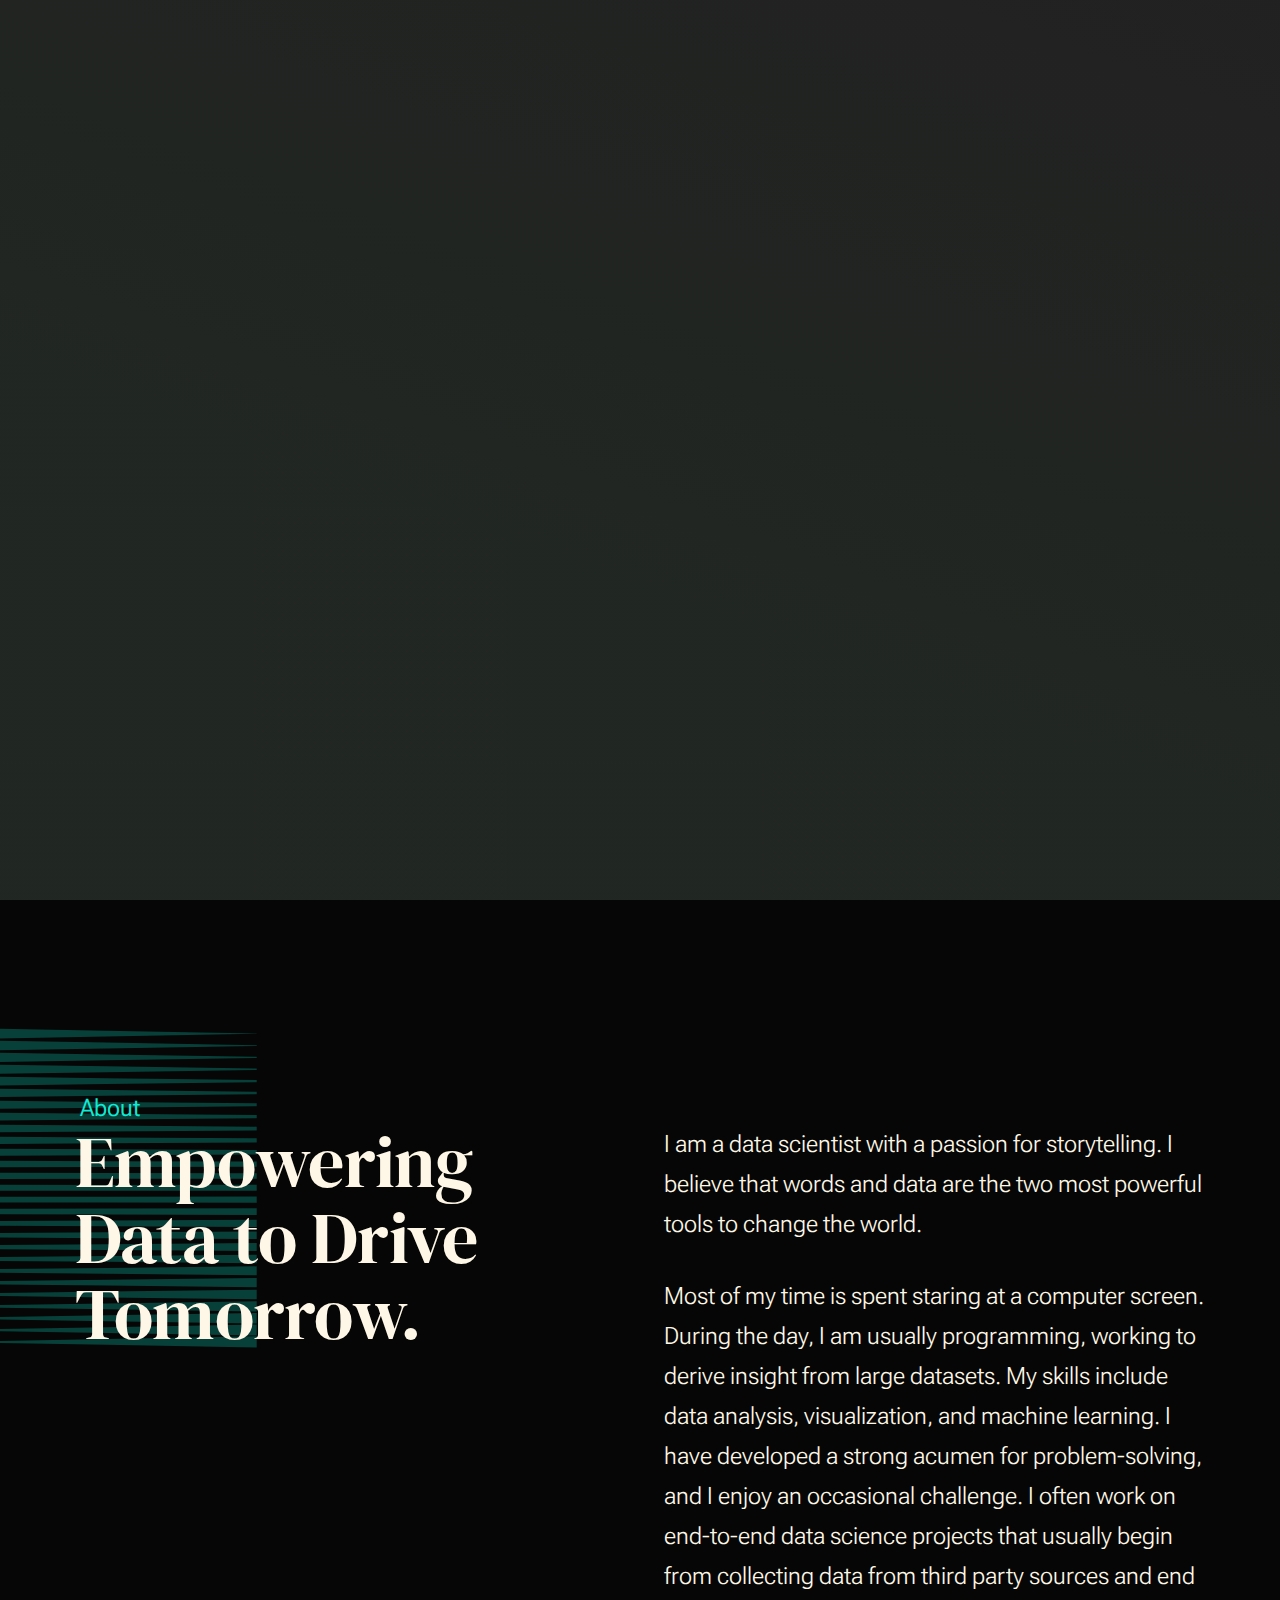
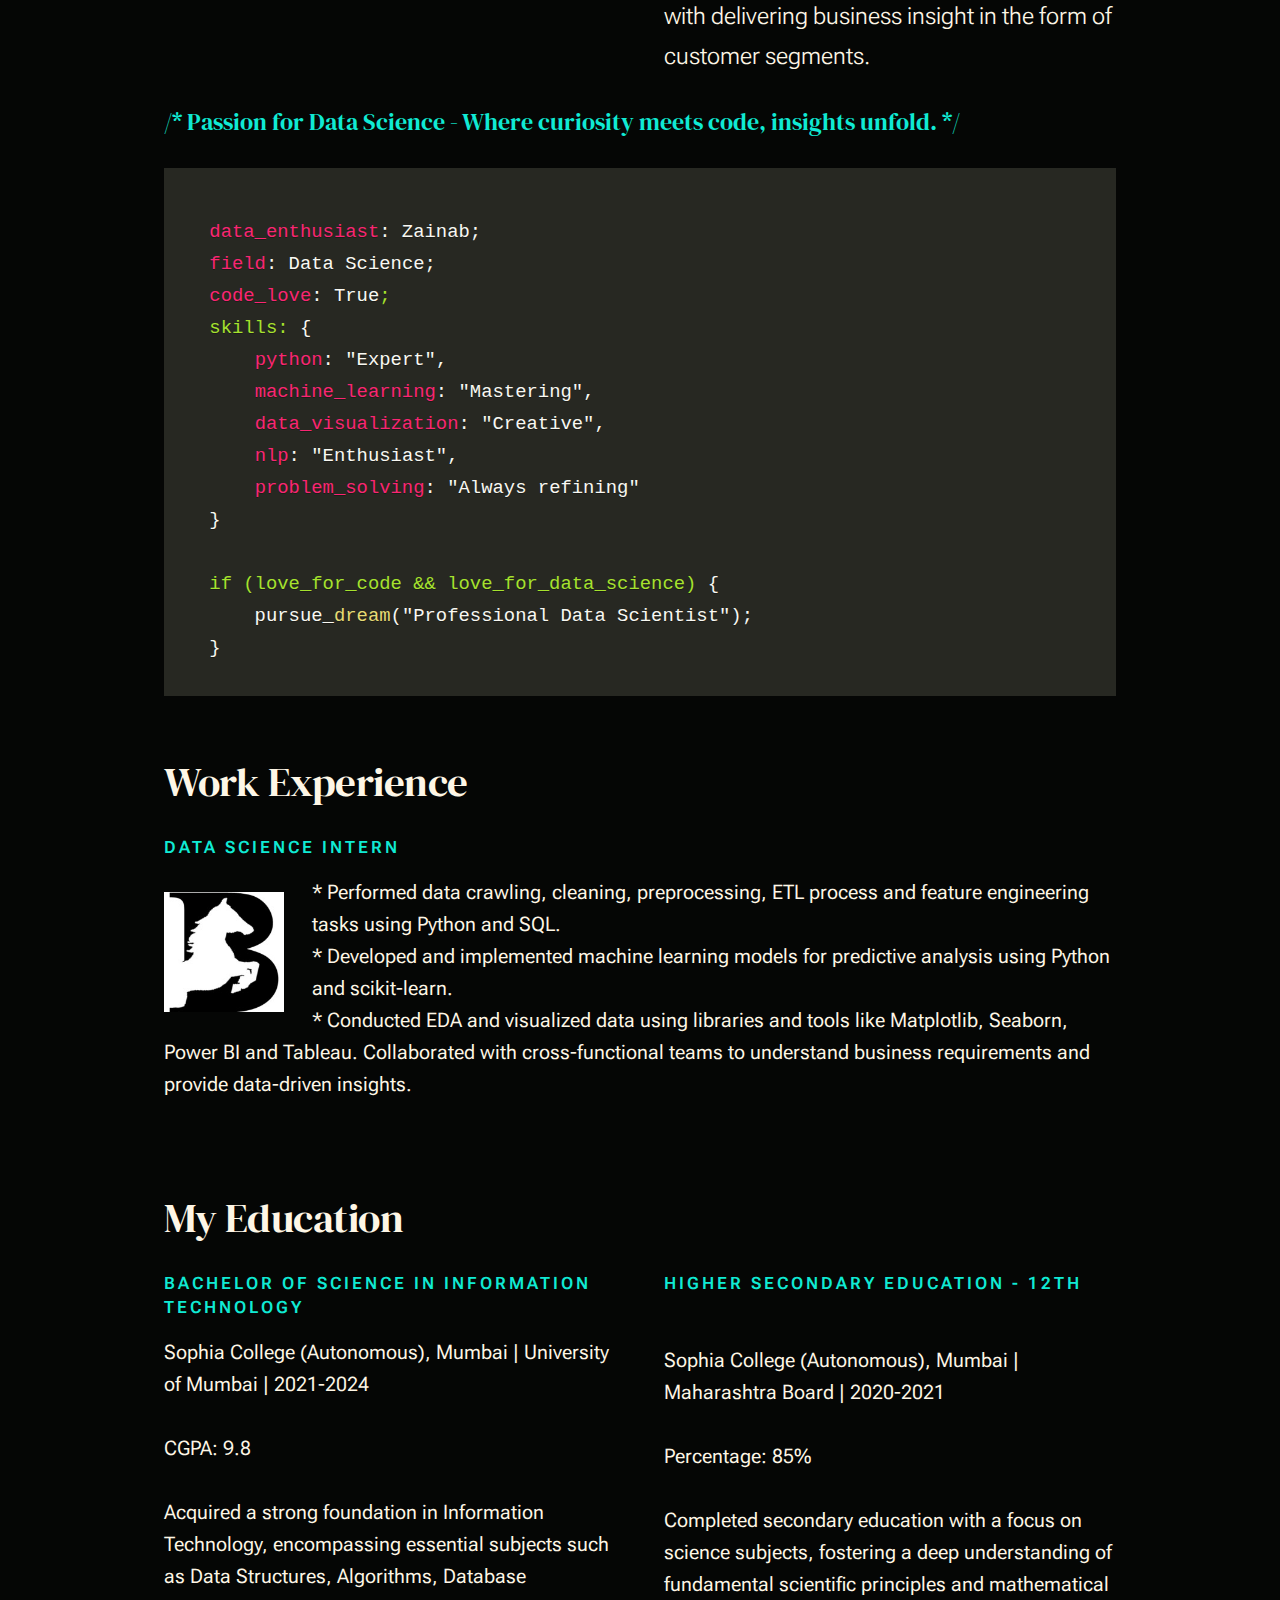
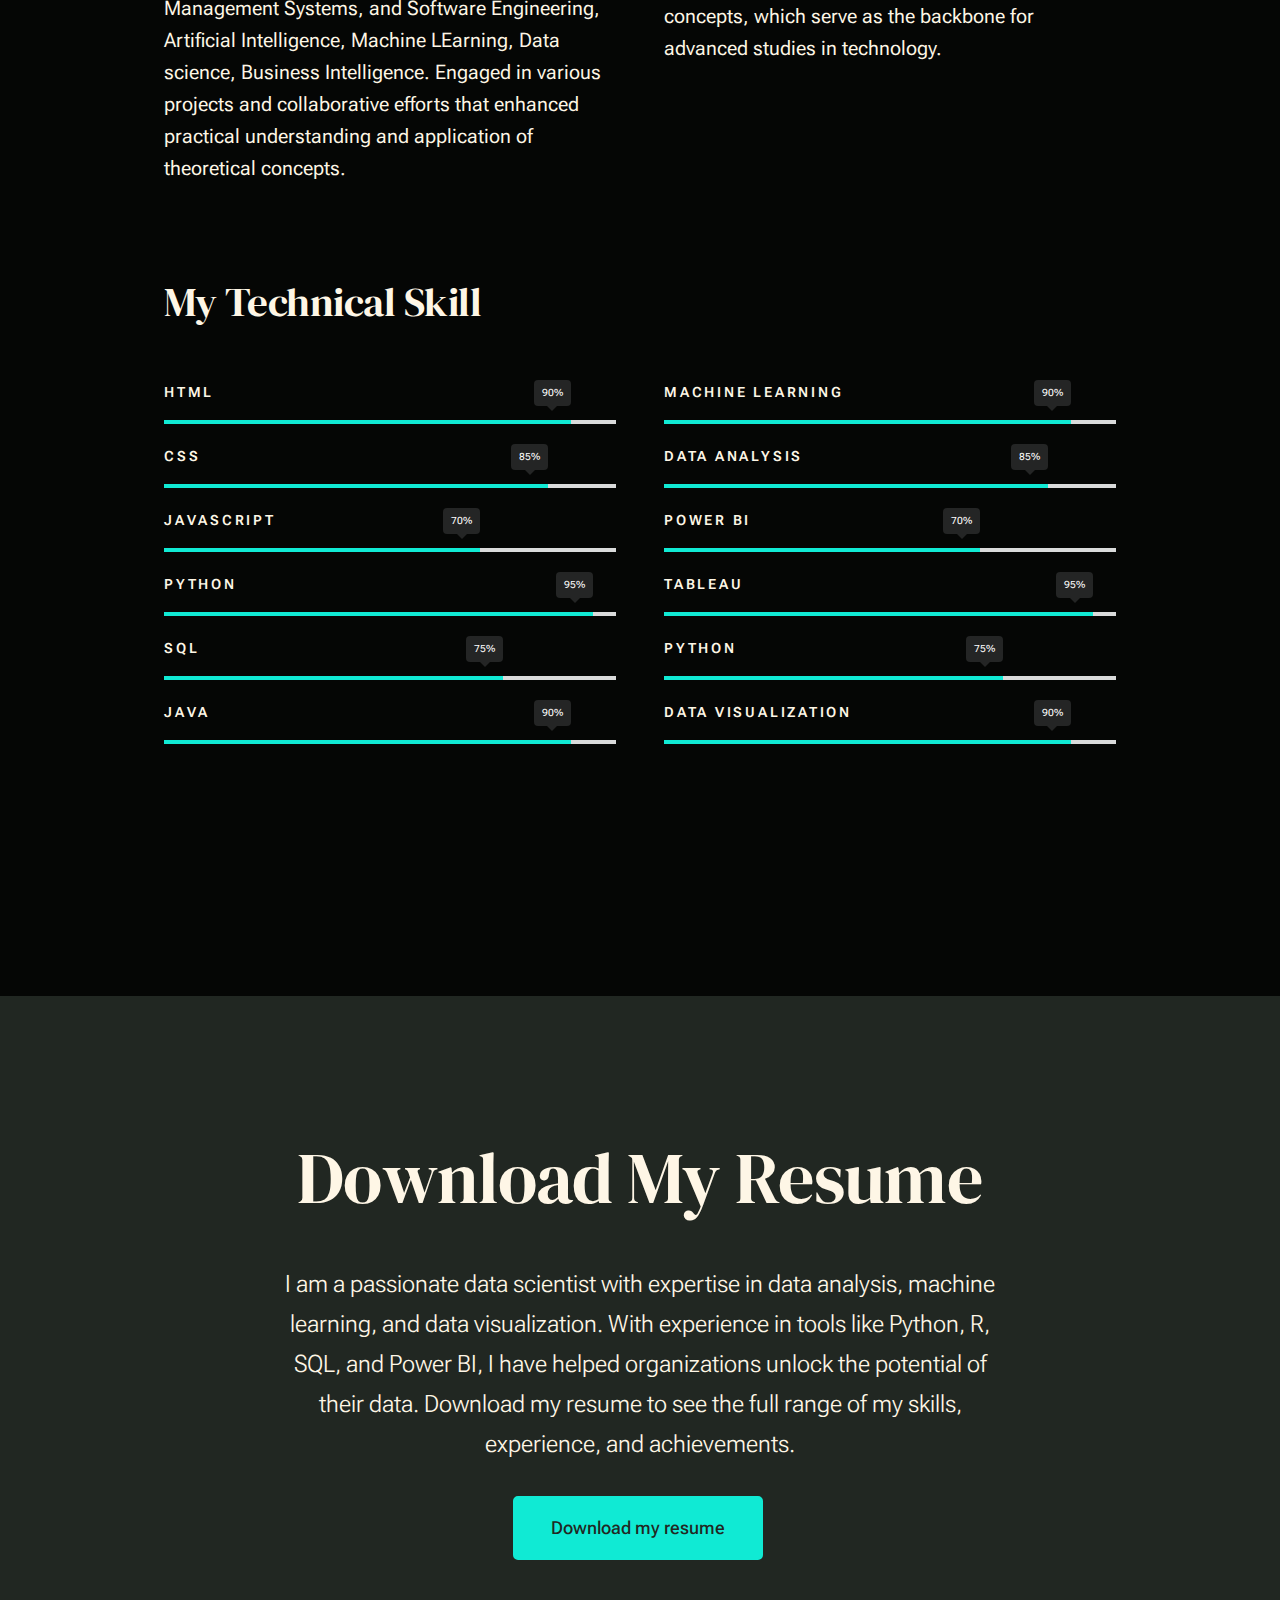
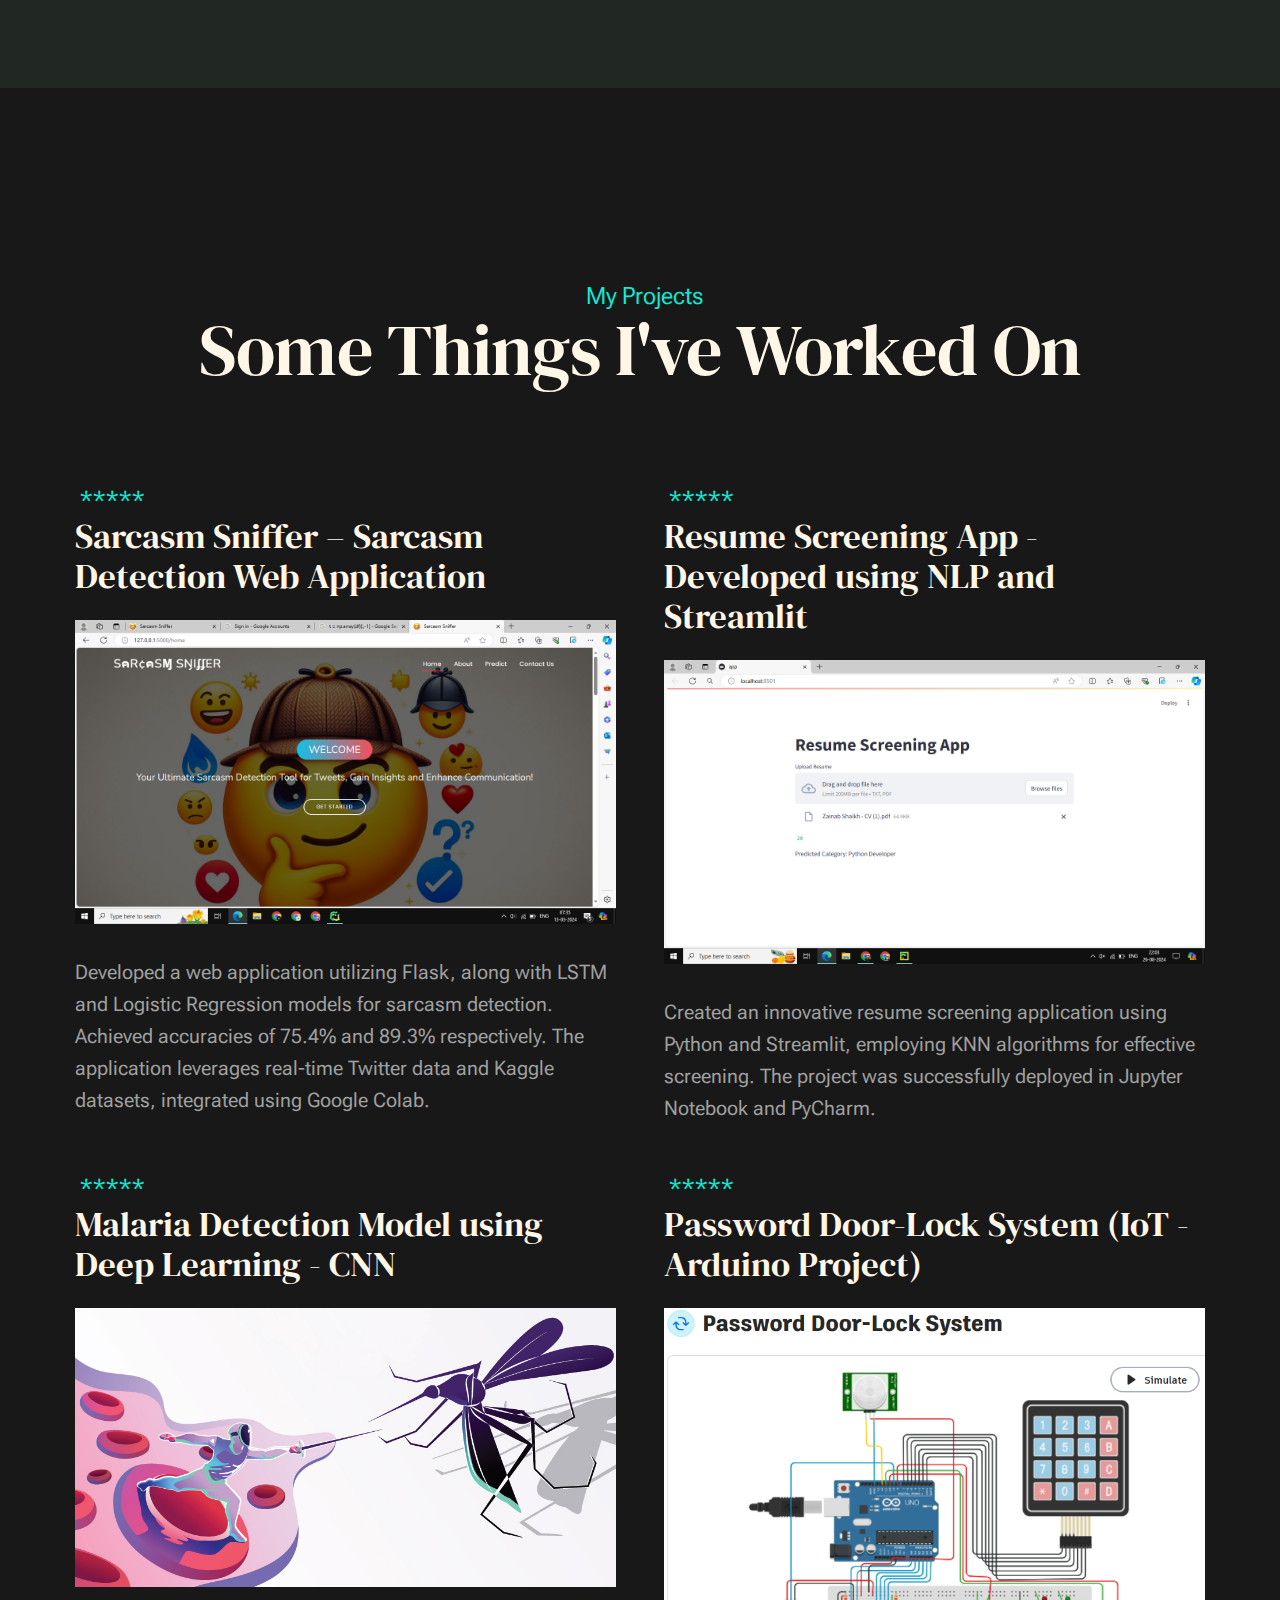
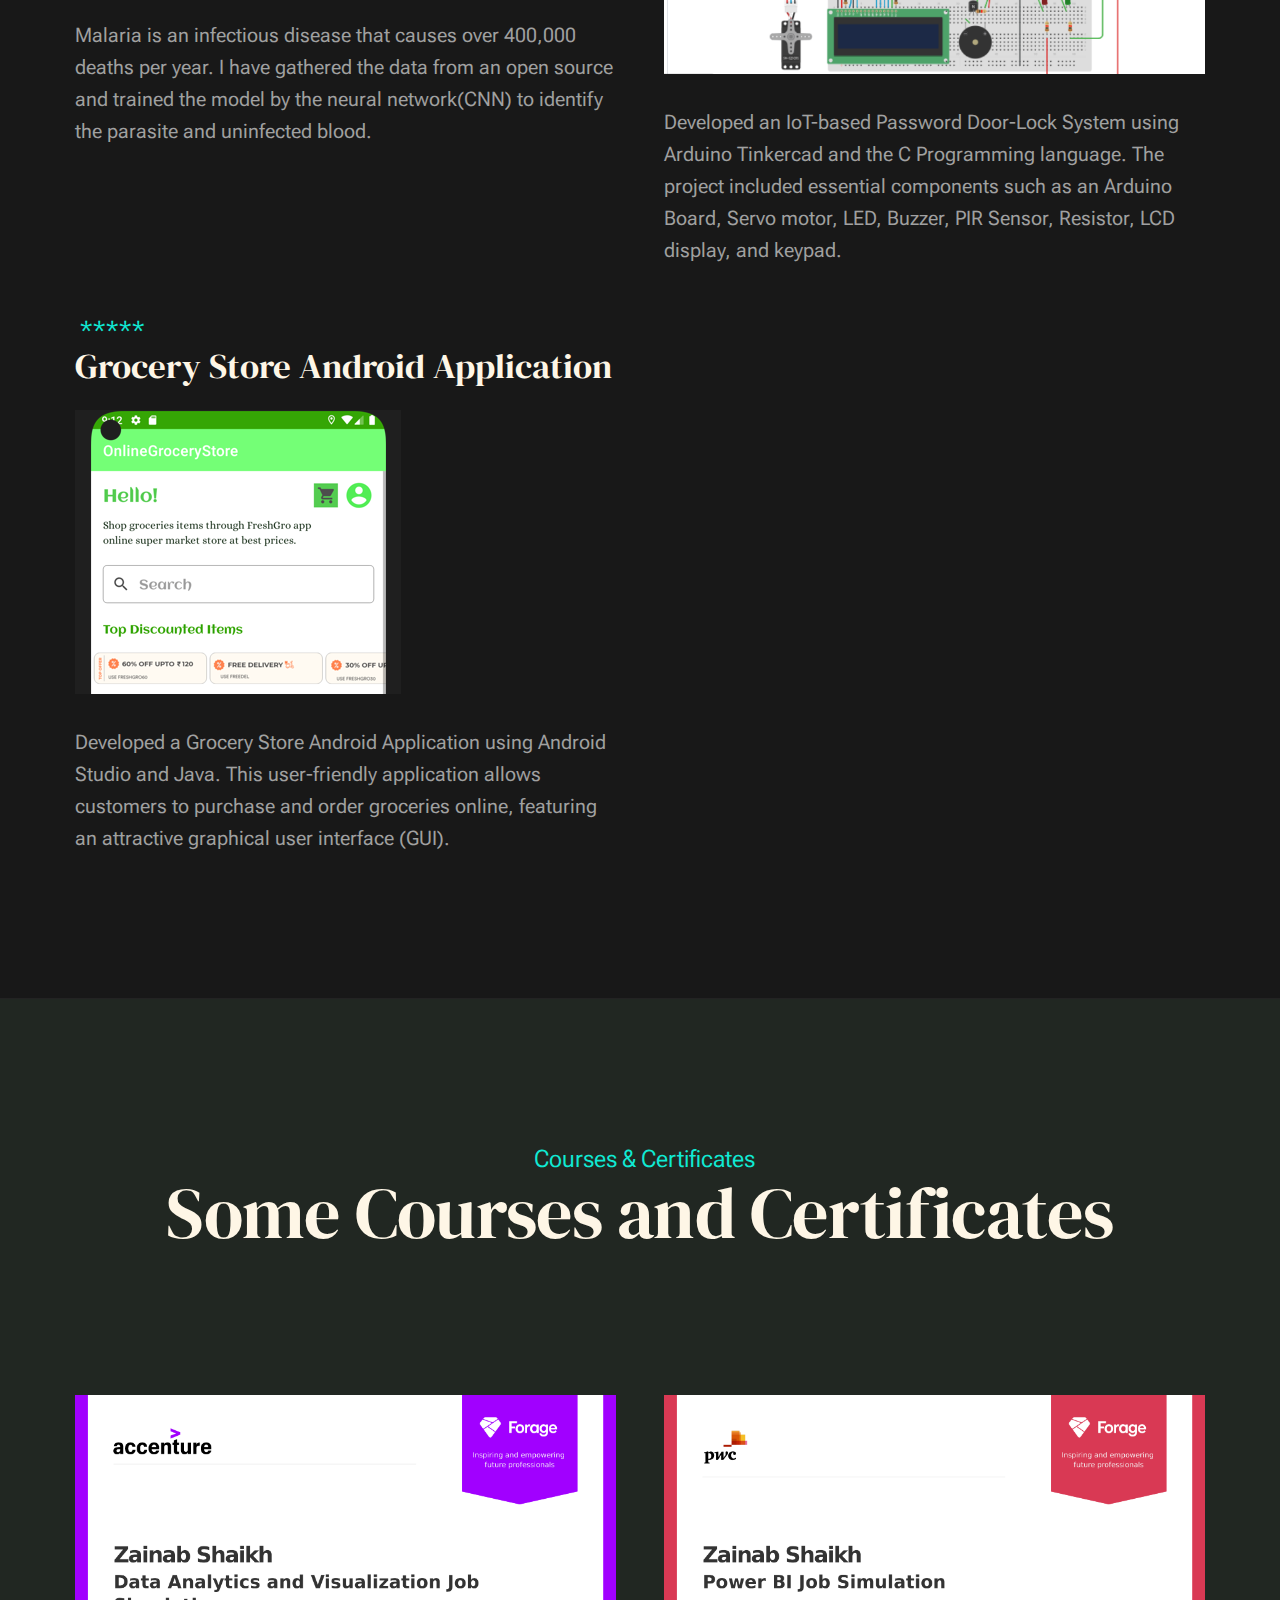
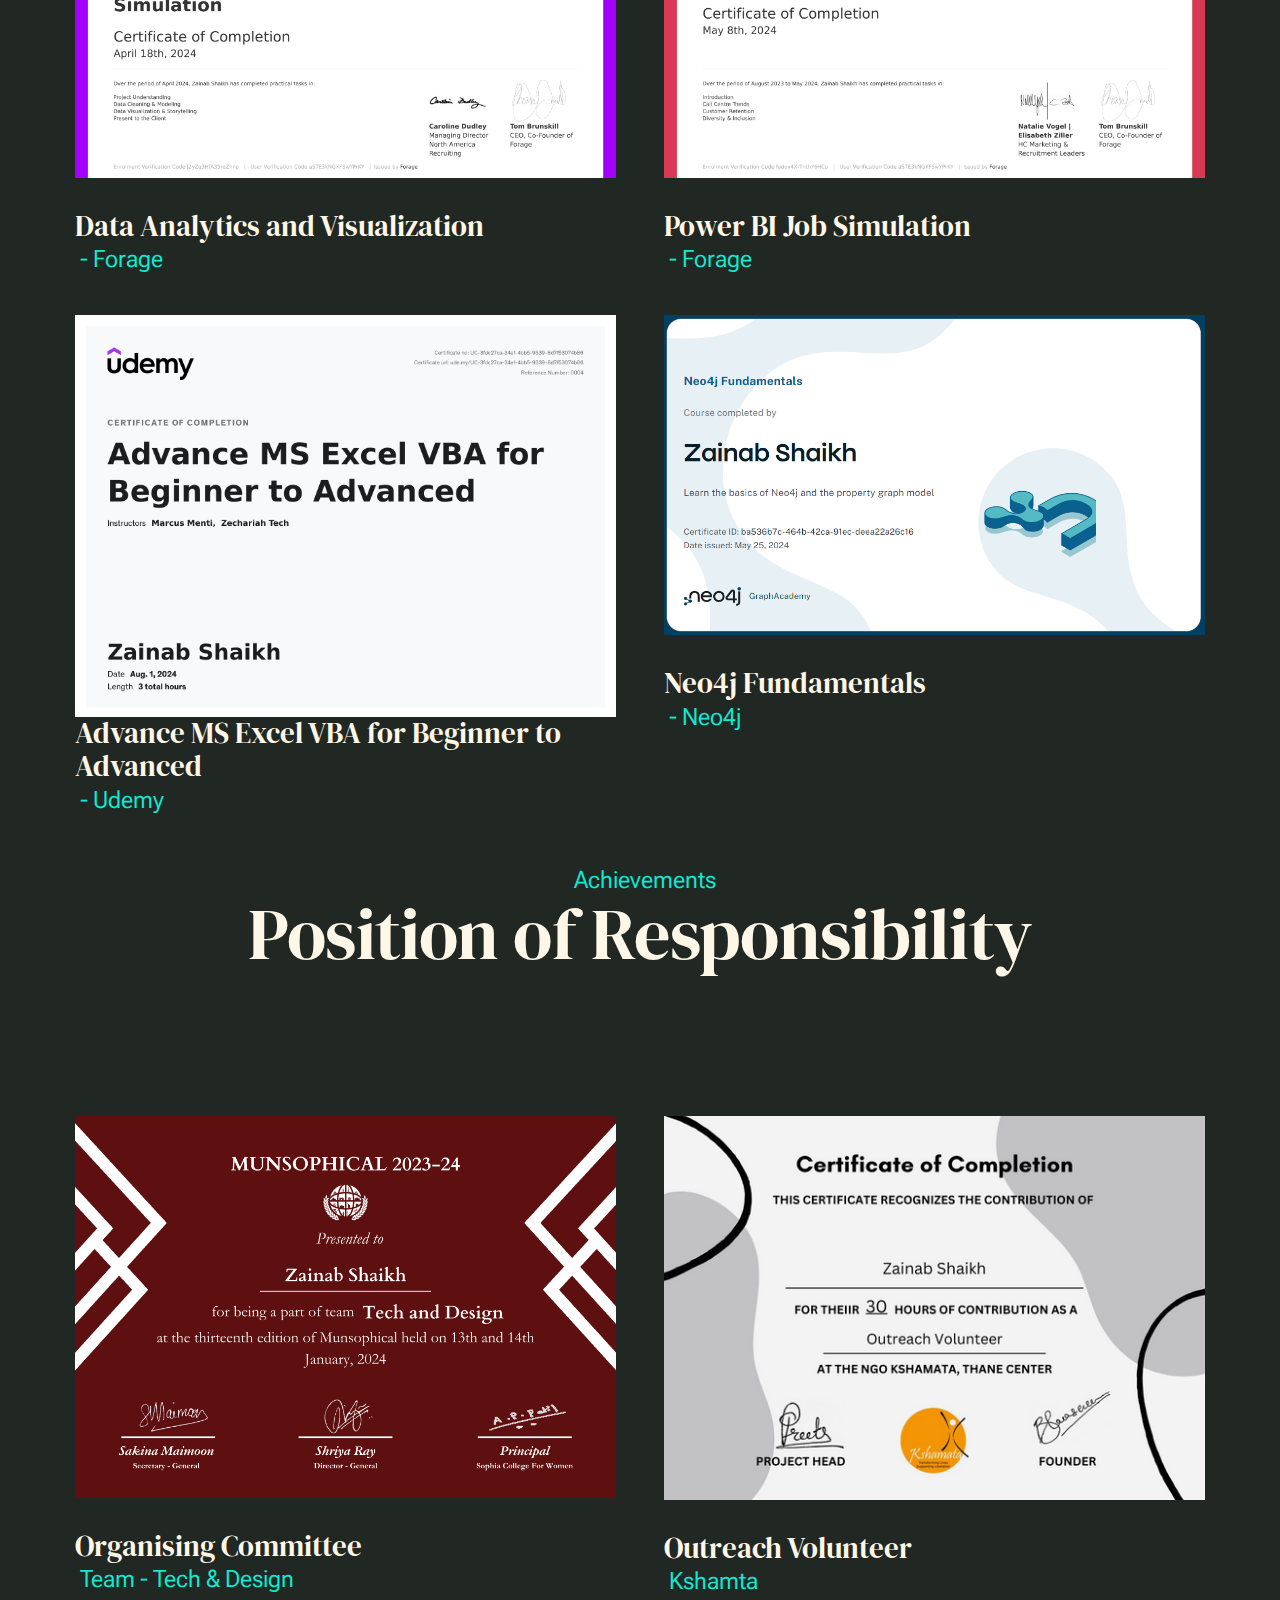
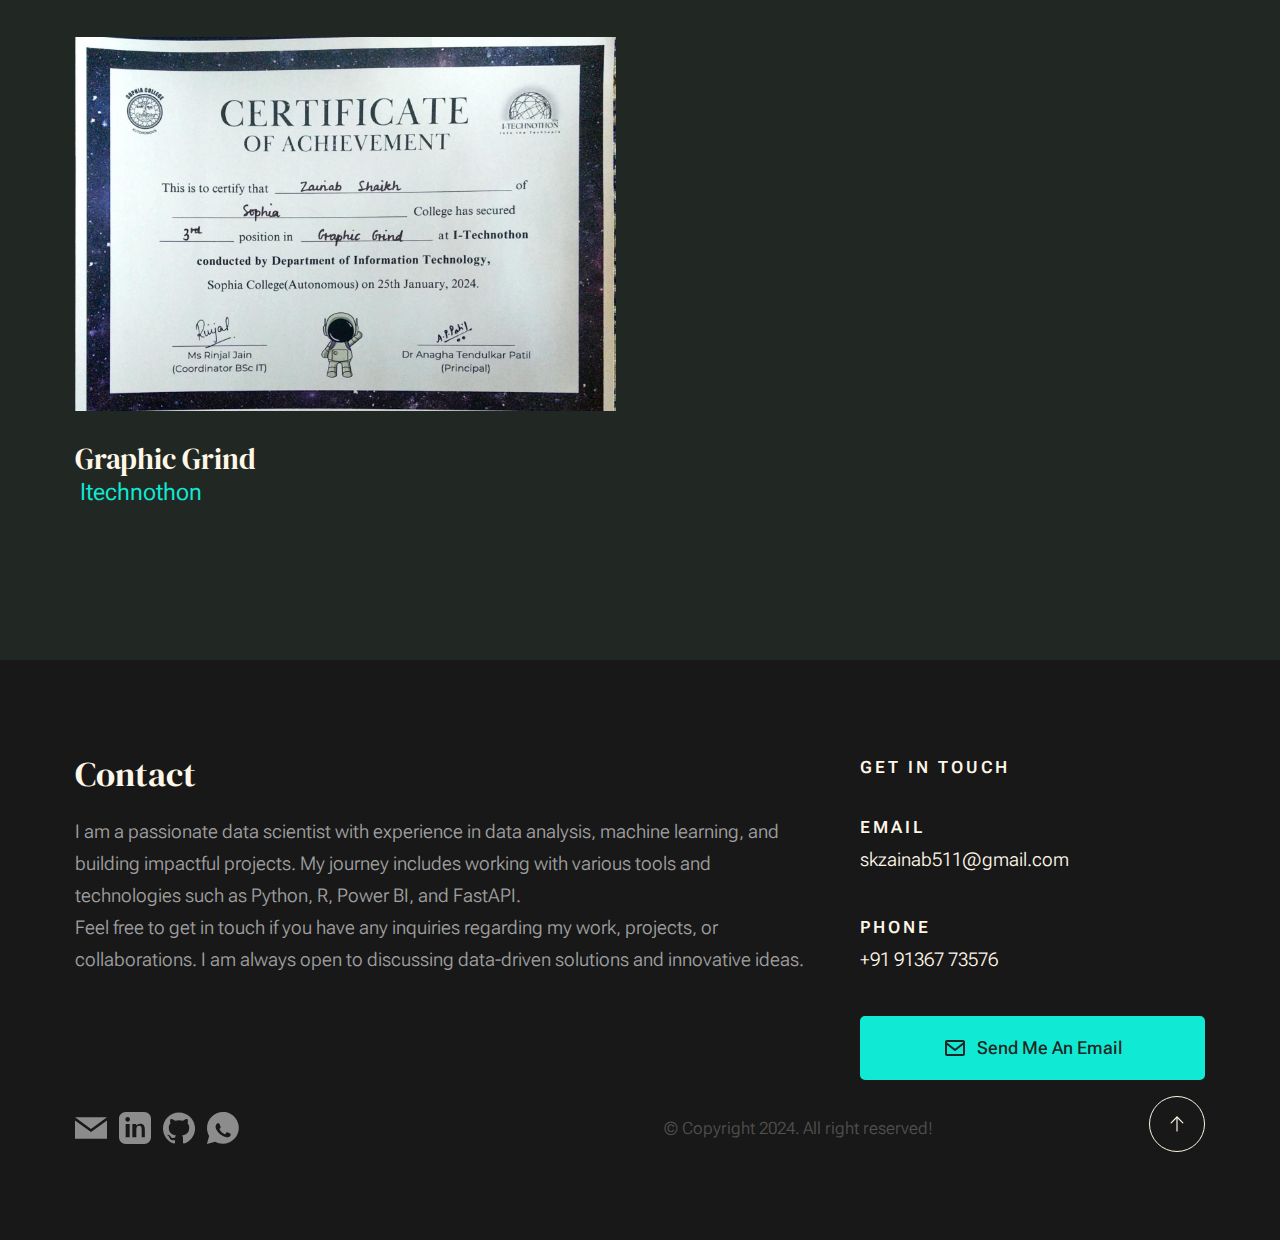
==== commit 34b30f9e: "first commit" ====
--- a/index.html
+++ b/index.html
@@ -170,20 +170,20 @@
                             meets code, insights unfold. */</h5>
 
                         <pre><code class="language-css">
-data_enthusiast: Zainab;
-field: Data Science;
-code_love: True;
-skills: {
-    python: "Expert",
-    machine_learning: "Mastering",
-    data_visualization: "Creative",
-    nlp: "Enthusiast",
-    problem_solving: "Always refining"
-}
-
-if (love_for_code && love_for_data_science) {
-    pursue_dream("Professional Data Scientist");
-}
+    data_enthusiast: Zainab;
+    field: Data Science;
+    code_love: True;
+    skills: {
+        python: "Expert",
+        machine_learning: "Mastering",
+        data_visualization: "Creative",
+        nlp: "Enthusiast",
+        problem_solving: "Always refining"
+    }
+
+    if (love_for_code && love_for_data_science) {
+        pursue_dream("Professional Data Scientist");
+    }
 </code></pre>
                     </div>
                     <h2 class="u-add-bottom">Work Experience</h2>
@@ -301,11 +301,11 @@
                                 </li>
                                 <li>
                                     <div class="progress percent75"><span>75%</span></div>
-                                    <strong>Illustrator</strong>
+                                    <strong>Python</strong>
                                 </li>
                                 <li>
                                     <div class="progress percent90"><span>90%</span></div>
-                                    <strong>Figma</strong>
+                                    <strong>Data Visualization</strong>
                                 </li>
                             </ul>
                         </div>
@@ -355,18 +355,18 @@
                 <div class="grid-full s-journal__content-main grid-list-items">
 
                     <div class="grid-list-items__item blog-card">
-                        <div class="blog-card__header">
-                            <div class="blog-card__cat-links">
-                                <a href="project.html">*****</a>
-                            </div>
-                            <h3 class="blog-card__title"><a href="project.html">Sarcasm
+                        <div class="text-pretitle">*****</div>
+                        <div class="blog-card__header">
+                            <h3 class="blog-card__title"><a href="https://github.com/Zainab511/Sarcasm-Sniffer">Sarcasm
                                 Sniffer – Sarcasm Detection Web Application</a></h3>
                         </div>
                         <figure>
-                            <img src="images/sarcasm_sniffer.png"
-                                 srcset="images/sarcasm_sniffer.png 1000w,
-                                images/sarcasm_sniffer.png 500w"
-                                 sizes="(max-width: 1000px) 100vw, 1000px" alt="">
+                            <a href="https://github.com/Zainab511/Sarcasm-Sniffer">
+                                <img src="images/project/sarcasm_sniffer.png"
+                                     srcset="images/project/sarcasm_sniffer.png 1000w,
+                                images/project/sarcasm_sniffer.png 500w"
+                                     sizes="(max-width: 1000px) 100vw, 1000px" alt="">
+                            </a>
                         </figure>
                         <div class="blog-card__text">
                             <p>
@@ -378,21 +378,19 @@
                         </div>
                     </div> <!-- end blog-card -->
                     <div class="grid-list-items__item blog-card">
-                        <div class="blog-card__header">
-                            <div class="blog-card__cat-links">
-                                <a href="https://github.com/Zainab511/resume_screening_app">*****</a>
-                            </div>
+                        <div class="text-pretitle">*****</div>
+                        <div class="blog-card__header">
                             <h3 class="blog-card__title"><a href="https://github.com/Zainab511/resume_screening_app">Resume
-                                Screening App using NLP and
-                                Streamlit
-
+                                Screening App - Developed using NLP and Streamlit
                             </a></h3>
                         </div>
                         <figure>
-                            <img src="images/resume_screening.png"
-                                 srcset="images/resume_screening.png 1000w,
-                                images/resume_screening.png 500w"
-                                 sizes="(max-width: 1000px) 100vw, 1000px" alt="">
+                            <a href="https://github.com/Zainab511/resume_screening_app">
+                                <img src="images/project/resume_screening.png"
+                                     srcset="images/project/resume_screening.png 1000w,
+                                images/project/resume_screening.png 500w"
+                                     sizes="(max-width: 1000px) 100vw, 1000px" alt="">
+                            </a>
                         </figure>
                         <div class="blog-card__text">
                             <p>
@@ -403,19 +401,19 @@
                         </div>
                     </div> <!-- end blog-card -->
                     <div class="grid-list-items__item blog-card">
-                        <div class="blog-card__header">
-                            <div class="blog-card__cat-links">
-                                <a href="https://colab.research.google.com/drive/11G_jA7VREDEZDJ1Nqgpgh4qIjcq2Rsc7?usp=sharing">*****</a>
-                            </div>
+                        <div class="text-pretitle">*****</div>
+                        <div class="blog-card__header">
                             <h3 class="blog-card__title"><a
                                     href="https://colab.research.google.com/drive/11G_jA7VREDEZDJ1Nqgpgh4qIjcq2Rsc7?usp=sharing">Malaria
                                 Detection Model using Deep Learning - CNN </a></h3>
                         </div>
                         <figure>
-                            <img src="images/malaria detection.jpg"
-                                 srcset="images/malaria detection.jpg 1000w,
-                                images/malaria detection.jpg 500w"
-                                 sizes="(max-width: 1000px) 100vw, 1000px" alt="">
+                            <a href="https://colab.research.google.com/drive/11G_jA7VREDEZDJ1Nqgpgh4qIjcq2Rsc7?usp=sharing">
+                                <img src="images/project/malaria detection.jpg"
+                                     srcset="images/project/malaria detection.jpg 1000w,
+                                images/project/malaria detection.jpg 500w"
+                                     sizes="(max-width: 1000px) 100vw, 1000px" alt="">
+                            </a>
                         </figure>
                         <div class="blog-card__text">
                             <p>
@@ -429,20 +427,20 @@
                         </div>
                     </div> <!-- end blog-card -->
                     <div class="grid-list-items__item blog-card">
-                        <div class="blog-card__header">
-                            <div class="blog-card__cat-links">
-                                <a href="https://www.tinkercad.com/things/lQ2SnVnuOT3-password-door-lock-system">*****</a>
-                            </div>
+                        <div class="text-pretitle">*****</div>
+                        <div class="blog-card__header">
                             <h3 class="blog-card__title"><a
                                     href="https://www.tinkercad.com/things/lQ2SnVnuOT3-password-door-lock-system">Password
                                 Door-Lock System (IoT -
                                 Arduino Project)</a></h3>
                         </div>
                         <figure>
-                            <img src="images/password_door_lock.PNG"
-                                 srcset="images/password_door_lock.PNG 1000w,
-                                images/password_door_lock.PNG 500w"
-                                 sizes="(max-width: 1000px) 100vw, 1000px" alt="">
+                            <a href="https://www.tinkercad.com/things/lQ2SnVnuOT3-password-door-lock-system">
+                                <img src="images/project/password_door_lock.PNG"
+                                     srcset="images/project/password_door_lock.PNG 1000w,
+                                images/project/password_door_lock.PNG 500w"
+                                     sizes="(max-width: 1000px) 100vw, 1000px" alt="">
+                            </a>
                         </figure>
                         <div class="blog-card__text">
                             <p>
@@ -453,10 +451,8 @@
                         </div>
                     </div> <!-- end blog card -->
                     <div class="grid-list-items__item blog-card">
-                        <div class="blog-card__header">
-                            <div class="blog-card__cat-links">
-                                <a href="https://drive.google.com/drive/folders/1Rn8kGt3106COsxWu4ft2mD283tHdAMpw?usp=sharing">*****</a>
-                            </div>
+                        <div class="text-pretitle">*****</div>
+                        <div class="blog-card__header">
                             <h3 class="blog-card__title"><a
                                     href="https://drive.google.com/drive/folders/1Rn8kGt3106COsxWu4ft2mD283tHdAMpw?usp=sharing">Grocery
                                 Store Android
@@ -464,10 +460,12 @@
                             </h3>
                         </div>
                         <figure>
-                            <img src="images/grocery_store.png"
-                                 srcset="images/grocery_store.png 1000w,
-                                images/grocery_store.png 500w"
-                                 sizes="(max-width: 1000px) 100vw, 1000px" alt="">
+                            <a href="https://drive.google.com/drive/folders/1Rn8kGt3106COsxWu4ft2mD283tHdAMpw?usp=sharing">
+                                <img src="images/project/grocery_store.png"
+                                     srcset="images/project/grocery_store.png 1000w,
+                                images/project/grocery_store.png 500w"
+                                     sizes="(max-width: 1000px) 100vw, 1000px" alt="">
+                            </a>
                         </figure>
                         <div class="blog-card__text">
                             <p>
@@ -500,56 +498,125 @@
 
                     <div class="grid-list-items__item blog-card">
                         <figure>
-                            <img src="images/sarcasm_sniffer.png"
-                                 srcset="images/sarcasm_sniffer.png 1000w,
-                                images/sarcasm_sniffer.png 500w"
+                            <a href="https://forage-uploads-prod.s3.amazonaws.com/completion-certificates/Accenture%20North%20America/hzmoNKtzvAzXsEqx8_Accenture%20North%20America_aSTE3kNGXFSwYPrKY_1713424814187_completion_certificate.pdf"
+                               target="_blank">
+                                <img src="images/certificate/data_analyst.png"
+                                     srcset="images/certificate/data_analyst.png 1000w,
+                                images/certificate/data_analyst.png 500w"
+                                     sizes="(max-width: 1000px) 100vw, 1000px" alt="">
+                            </a>
+                        </figure>
+                        <div class="blog-card__header">
+                            <h4 class="blog-card__title"><a
+                                    href="https://forage-uploads-prod.s3.amazonaws.com/completion-certificates/Accenture%20North%20America/hzmoNKtzvAzXsEqx8_Accenture%20North%20America_aSTE3kNGXFSwYPrKY_1713424814187_completion_certificate.pdf">Data
+                                Analytics and Visualization</a></h4>
+                            <div class="text-pretitle">- Forage</div>
+                        </div>
+                    </div> <!-- end blog-card -->
+
+                    <div class="grid-list-items__item blog-card">
+                        <figure>
+                            <a href="https://forage-uploads-prod.s3.amazonaws.com/completion-certificates/PwC%20Switzerland/a87GpgE6tiku7q3gu_PwC%20Switzerland_aSTE3kNGXFSwYPrKY_1715155272051_completion_certificate.pdf"
+                               target="_blank">
+                                <img src="images/certificate/power_bi.png"
+                                     srcset="images/certificate/power_bi.png 1000w,
+                                images/certificate/power_bi.png 500w"
+                                     sizes="(max-width: 1000px) 100vw, 1000px" alt="">
+                            </a>
+                        </figure>
+                        <div class="blog-card__header">
+                            <h4 class="blog-card__title"><a
+                                    href="https://forage-uploads-prod.s3.amazonaws.com/completion-certificates/PwC%20Switzerland/a87GpgE6tiku7q3gu_PwC%20Switzerland_aSTE3kNGXFSwYPrKY_1715155272051_completion_certificate.pdf">Power
+                                BI Job Simulation</a></h4>
+                            <div class="text-pretitle">- Forage</div>
+                        </div>
+                    </div> <!-- end blog-card -->
+
+                    <div class="grid-list-items__item blog-card">
+                        <figure>
+                            <img src="images/certificate/excel_vba.jpg"
+                                 srcset="images/certificate/excel_vba.jpg 1000w,
+                                images/certificate/excel_vba.jpg 500w"
+                        </figure>
+                        <div class="blog-card__header">
+                            <h4 class="blog-card__title">Advance MS Excel VBA for Beginner to
+                                Advanced</a></h4>
+                            <div class="text-pretitle">- Udemy</div>
+                        </div>
+                    </div> <!-- end blog-card -->
+
+                    <div class="grid-list-items__item blog-card">
+                        <figure>
+                            <a href="https://graphacademy.neo4j.com/c/ba536b7c-464b-42ca-91ec-deea22a26c16/"
+                               target="_blank">
+                                <img src="images/certificate/neo4j_fundamentals.png"
+                                     srcset="images/certificate/neo4j_fundamentals.png 1000w,
+                                images/certificate/neo4j_fundamentals.png 500w"
+                                     sizes="(max-width: 1000px) 100vw, 1000px" alt="">
+                            </a>
+                        </figure>
+                        <div class="blog-card__header">
+                            <h4 class="blog-card__title"><a
+                                    href="https://graphacademy.neo4j.com/c/ba536b7c-464b-42ca-91ec-deea22a26c16/">Neo4j
+                                Fundamentals</a></h4>
+                            <div class="text-pretitle">- Neo4j</div>
+                        </div>
+                    </div> <!-- end blog-card -->
+
+                </div>
+            </div>
+        </div>
+        <div class="row s-journal__content width-sixteen-col">
+            <div class="column xl-12 grid-block">
+
+                <div class="grid-full section-header text-center">
+                    <div class="text-pretitle">Achievements</div>
+                    <h2 class="text-display-title">
+                        Position of Responsibility
+                    </h2>
+                </div> <!-- end section-header -->
+
+                <div class="grid-full s-journal__content-main grid-list-items">
+
+                    <div class="grid-list-items__item blog-card">
+                        <figure>
+                            <img src="images/achievements/munsoph.png"
+                                 srcset="images/achievements/munsoph.png 1000w,
+                                images/achievements/munsoph.png 500w"
                                  sizes="(max-width: 1000px) 100vw, 1000px" alt="">
                         </figure>
                         <div class="blog-card__header">
-                            <h4 class="blog-card__title"><a href="project.html">Sarcasm
-                                Sniffer – Sarcasm Detection Web Application</a></h4>
-                        </div>
-                    </div> <!-- end blog-card -->
-
-                    <div class="grid-list-items__item blog-card">
-                        <figure>
-                            <img src="images/sarcasm_sniffer.png"
-                                 srcset="images/sarcasm_sniffer.png 1000w,
-                                images/sarcasm_sniffer.png 500w"
+                            <h4 class="blog-card__title">Organising Committee</h4>
+                            <div class="text-pretitle">Team - Tech & Design</div>
+                        </div>
+                    </div> <!-- end blog-card -->
+
+                    <div class="grid-list-items__item blog-card">
+                        <figure>
+                            <img src="images/achievements/volunteer.png"
+                                 srcset="images/achievements/volunteer.png 1000w,
+                                images/achievements/volunteer.png 500w"
                                  sizes="(max-width: 1000px) 100vw, 1000px" alt="">
                         </figure>
                         <div class="blog-card__header">
-                            <h4 class="blog-card__title"><a href="project.html">Sarcasm
-                                Sniffer – Sarcasm Detection Web Application</a></h4>
-                        </div>
-                    </div> <!-- end blog-card -->
-
-                    <div class="grid-list-items__item blog-card">
-                        <figure>
-                            <img src="images/sarcasm_sniffer.png"
-                                 srcset="images/sarcasm_sniffer.png 1000w,
-                                images/sarcasm_sniffer.png 500w"
+                            <h4 class="blog-card__title">Outreach Volunteer</h4>
+                            <div class="text-pretitle">Kshamta</div>
+                        </div>
+                    </div> <!-- end blog-card -->
+
+                    <div class="grid-list-items__item blog-card">
+                        <figure>
+                            <img src="images/achievements/graphic_grind.jpeg"
+                                 srcset="images/achievements/graphic_grind.jpeg 1000w,
+                                images/achievements/graphic_grind.jpeg 500w"
                                  sizes="(max-width: 1000px) 100vw, 1000px" alt="">
                         </figure>
                         <div class="blog-card__header">
-                            <h4 class="blog-card__title"><a href="project.html">Sarcasm
-                                Sniffer – Sarcasm Detection Web Application</a></h4>
-                        </div>
-                    </div> <!-- end blog-card -->
-
-                    <div class="grid-list-items__item blog-card">
-                        <figure>
-                            <img src="images/sarcasm_sniffer.png"
-                                 srcset="images/sarcasm_sniffer.png 1000w,
-                                images/sarcasm_sniffer.png 500w"
-                                 sizes="(max-width: 1000px) 100vw, 1000px" alt="">
-                        </figure>
-                        <div class="blog-card__header">
-                            <h4 class="blog-card__title"><a href="project.html">Sarcasm
-                                Sniffer – Sarcasm Detection Web Application</a></h4>
-                        </div>
-                    </div> <!-- end blog-card -->
-                    
+                            <h4 class="blog-card__title">Graphic Grind</h4>
+                            <div class="text-pretitle">Itechnothon</div>
+                        </div>
+                    </div> <!-- end blog-card -->
+
                 </div>
             </div>
         </div>
